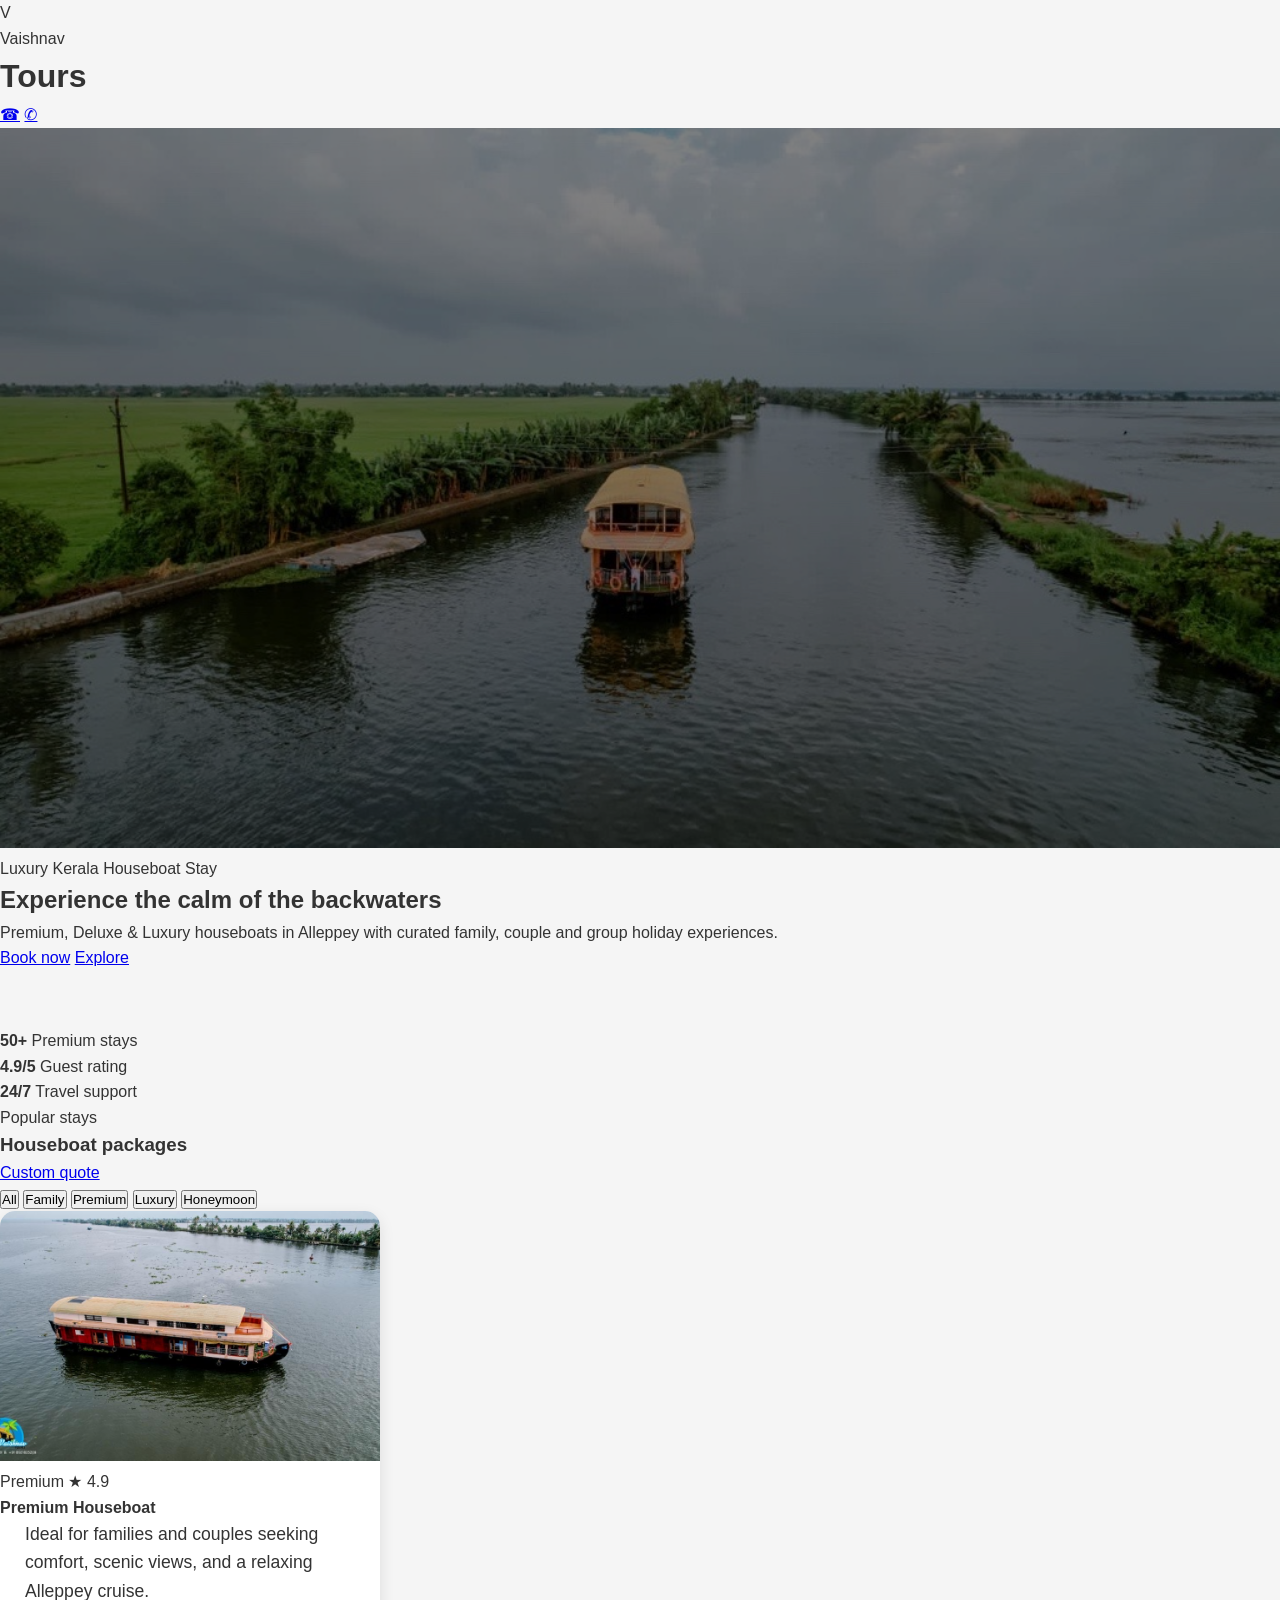
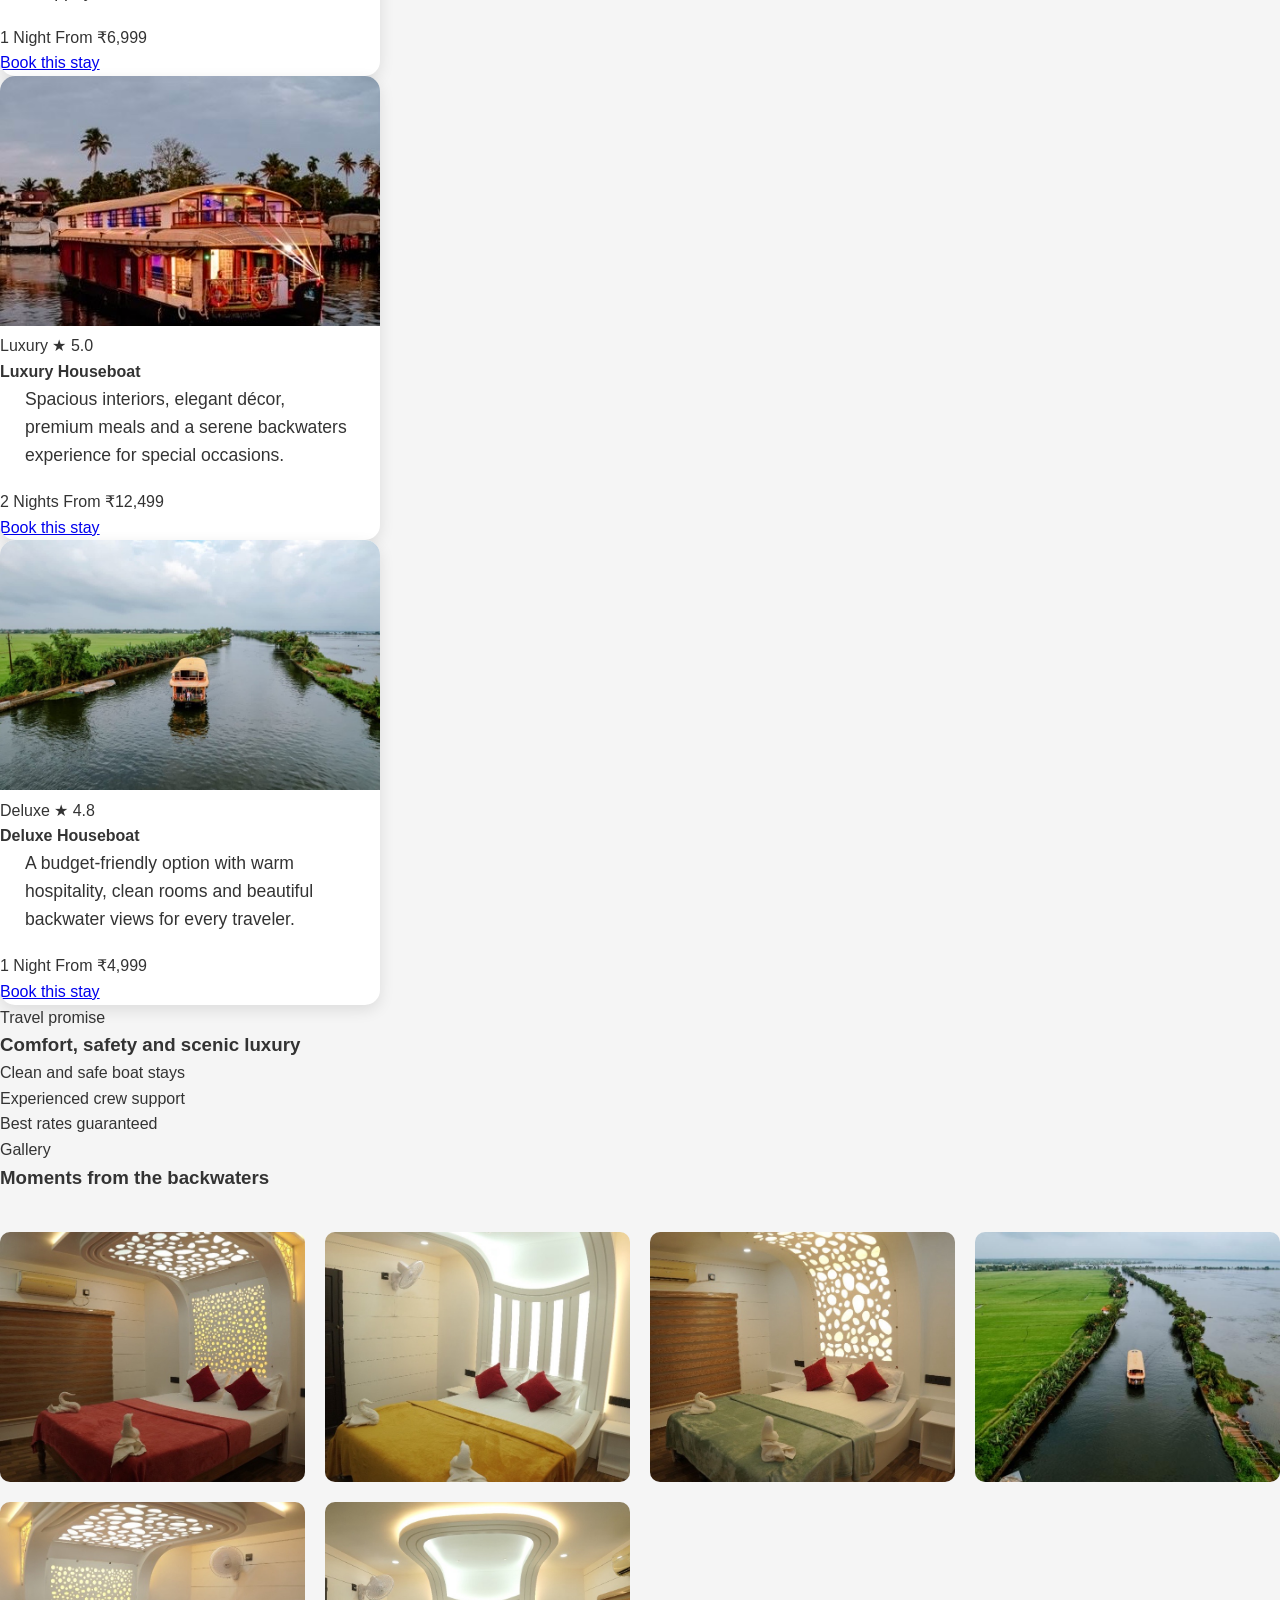
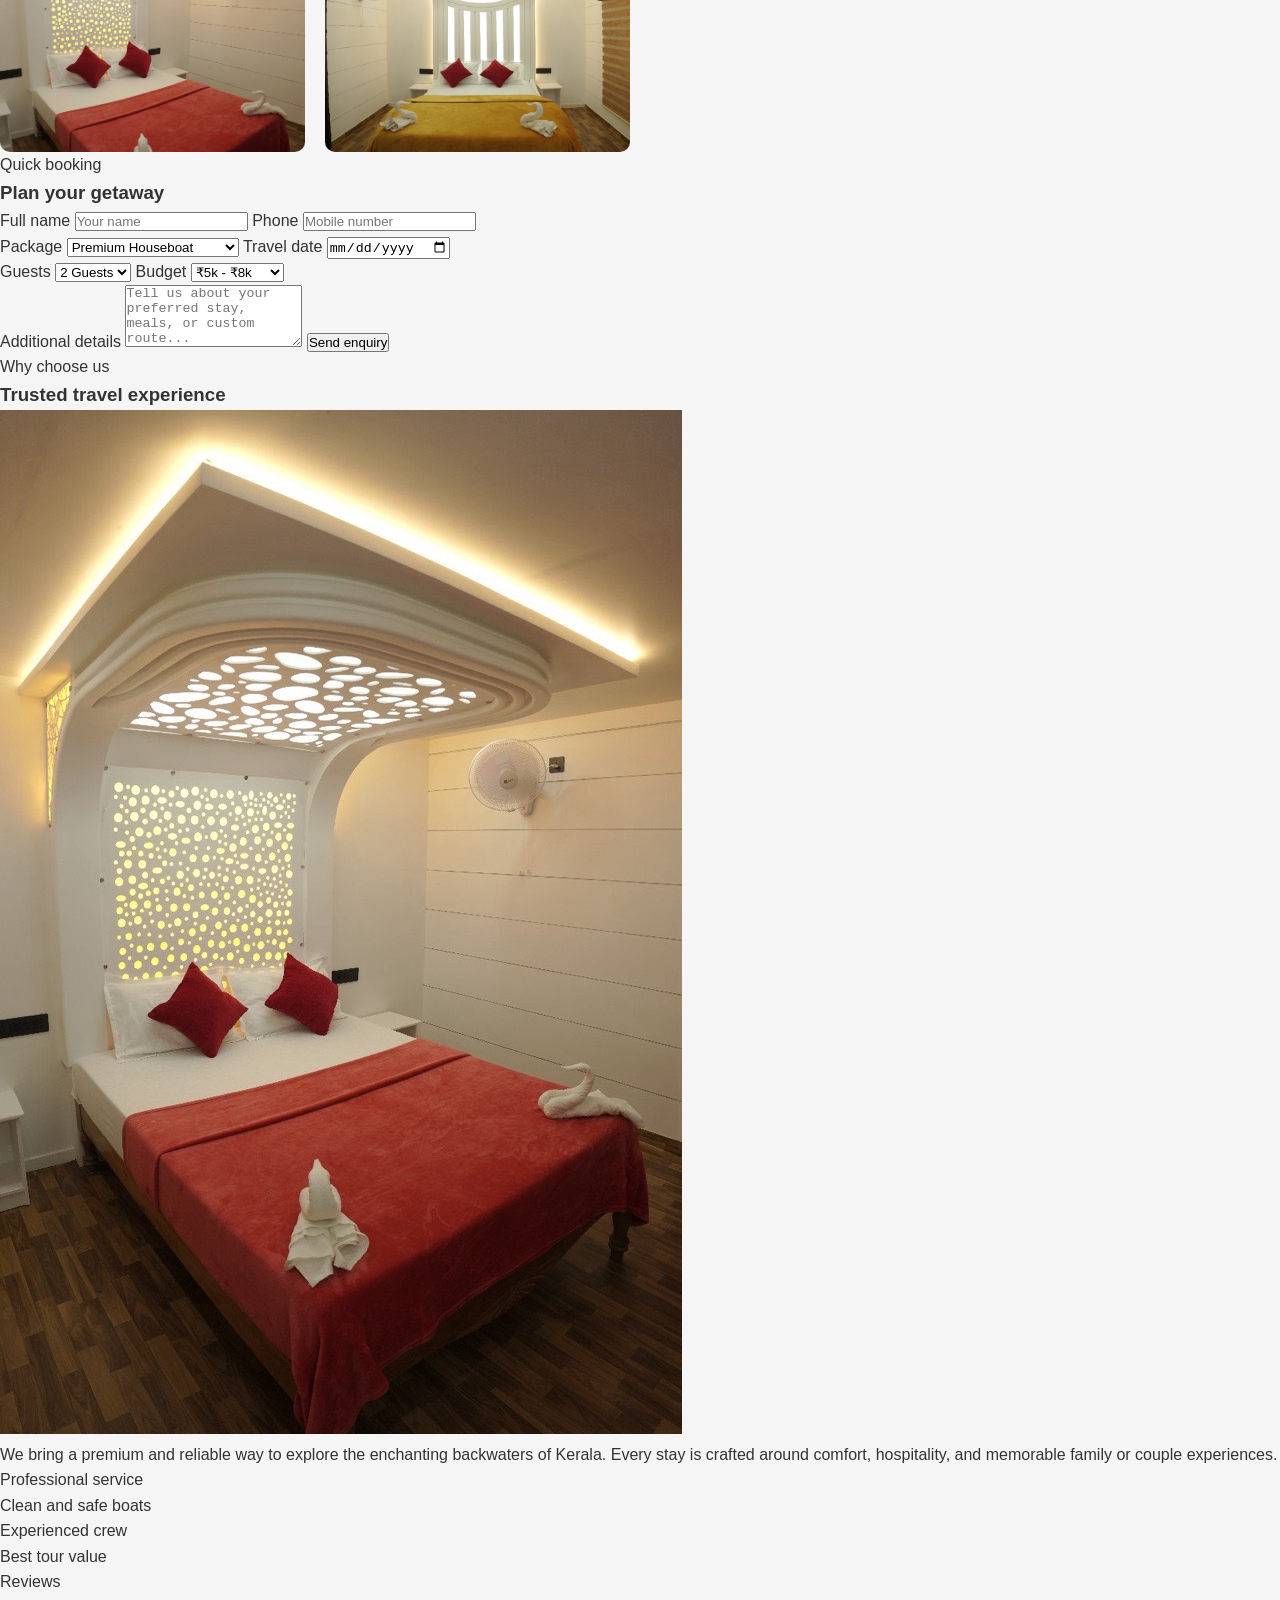
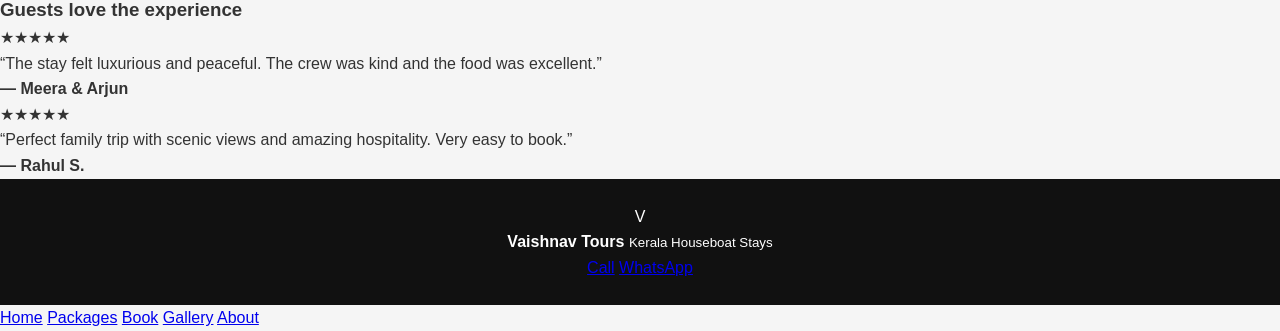
==== index.html @ 2e759235 "Convert the Vaishnav Tours landing page into a premium mobile-app-style travel experience while keep" ====
<!DOCTYPE html>
<html lang="en">
  <head>
    <meta charset="UTF-8" />
    <meta name="viewport" content="width=device-width, initial-scale=1.0" />
    <title>Vaishnav Tours & Travels</title>
    <meta
      name="description"
      content="Luxury Kerala houseboat stays, holiday packages, honeymoon trips, and South India tours."
    />
    <link rel="stylesheet" href="styles.css" />
  </head>
  <body>
    <div class="page-bg"></div>

    <div class="app-shell">
      <header class="topbar">
        <div class="brand-wrap">
          <div class="brand-mark">V</div>
          <div class="brand-copy">
            <span class="eyebrow">Vaishnav</span>
            <h1>Tours</h1>
          </div>
        </div>

        <div class="topbar-actions">
          <a class="icon-btn" href="tel:+919995954739" aria-label="Call now">☎</a>
          <a
            class="icon-btn whatsapp"
            href="https://wa.me/00919995954739"
            target="_blank"
            rel="noreferrer"
            aria-label="Chat on WhatsApp"
            >✆</a
          >
        </div>
      </header>

      <main class="content">
        <section class="hero" id="home">
          <div class="hero-media">
            <img src="assets/images/hero.jpg" alt="Kerala houseboat in backwaters" />
          </div>
          <div class="hero-overlay"></div>
          <div class="hero-copy">
            <span class="badge">Luxury Kerala Houseboat Stay</span>
            <h2>Experience the calm of the backwaters</h2>
            <p>
              Premium, Deluxe & Luxury houseboats in Alleppey with curated
              family, couple and group holiday experiences.
            </p>

            <div class="cta-row">
              <a class="primary-btn" href="#booking">Book now</a>
              <a class="secondary-btn" href="#packages">Explore</a>
            </div>
          </div>
        </section>

        <section class="stats-grid" aria-label="Highlights">
          <article class="stat-card">
            <strong>50+</strong>
            <span>Premium stays</span>
          </article>
          <article class="stat-card">
            <strong>4.9/5</strong>
            <span>Guest rating</span>
          </article>
          <article class="stat-card">
            <strong>24/7</strong>
            <span>Travel support</span>
          </article>
        </section>

        <section class="section-block" id="packages">
          <div class="section-head">
            <div>
              <span class="eyebrow dark">Popular stays</span>
              <h3>Houseboat packages</h3>
            </div>
            <a href="#booking">Custom quote</a>
          </div>

          <div class="chip-row" aria-label="Package filters">
            <button class="chip active" data-filter="all" type="button">All</button>
            <button class="chip" data-filter="family" type="button">Family</button>
            <button class="chip" data-filter="premium" type="button">Premium</button>
            <button class="chip" data-filter="luxury" type="button">Luxury</button>
            <button class="chip" data-filter="honeymoon" type="button">Honeymoon</button>
          </div>

          <div class="card-grid packages-grid">
            <article class="package-card" data-category="premium family">
              <img src="assets/images/houseboat1.jpg" alt="Premium Houseboat" />
              <div class="package-body">
                <div class="package-topline">
                  <span class="pill premium">Premium</span>
                  <span class="rating">★ 4.9</span>
                </div>
                <h4>Premium Houseboat</h4>
                <p>
                  Ideal for families and couples seeking comfort, scenic views,
                  and a relaxing Alleppey cruise.
                </p>
                <div class="package-meta">
                  <span>1 Night</span>
                  <span>From ₹6,999</span>
                </div>
                <a href="#booking" class="mini-btn">Book this stay</a>
              </div>
            </article>

            <article class="package-card" data-category="luxury honeymoon">
              <img src="assets/images/houseboat2.jpg" alt="Luxury Houseboat" />
              <div class="package-body">
                <div class="package-topline">
                  <span class="pill luxury">Luxury</span>
                  <span class="rating">★ 5.0</span>
                </div>
                <h4>Luxury Houseboat</h4>
                <p>
                  Spacious interiors, elegant décor, premium meals and a serene
                  backwaters experience for special occasions.
                </p>
                <div class="package-meta">
                  <span>2 Nights</span>
                  <span>From ₹12,499</span>
                </div>
                <a href="#booking" class="mini-btn">Book this stay</a>
              </div>
            </article>

            <article class="package-card" data-category="family premium">
              <img src="assets/images/houseboat3.jpg" alt="Deluxe Houseboat" />
              <div class="package-body">
                <div class="package-topline">
                  <span class="pill deluxe">Deluxe</span>
                  <span class="rating">★ 4.8</span>
                </div>
                <h4>Deluxe Houseboat</h4>
                <p>
                  A budget-friendly option with warm hospitality, clean rooms and
                  beautiful backwater views for every traveler.
                </p>
                <div class="package-meta">
                  <span>1 Night</span>
                  <span>From ₹4,999</span>
                </div>
                <a href="#booking" class="mini-btn">Book this stay</a>
              </div>
            </article>
          </div>
        </section>

        <section class="info-banner">
          <div class="banner-card">
            <div>
              <span class="eyebrow dark">Travel promise</span>
              <h3>Comfort, safety and scenic luxury</h3>
            </div>
            <ul>
              <li>Clean and safe boat stays</li>
              <li>Experienced crew support</li>
              <li>Best rates guaranteed</li>
            </ul>
          </div>
        </section>

        <section class="section-block" id="gallery">
          <div class="section-head">
            <div>
              <span class="eyebrow dark">Gallery</span>
              <h3>Moments from the backwaters</h3>
            </div>
          </div>

          <div class="gallery-grid">
            <img src="assets/images/Image (7).jpg" alt="Houseboat interior" />
            <img src="assets/images/Image (8).jpg" alt="Backwater sunset" />
            <img src="assets/images/Image (9).jpg" alt="Boat cruise" />
            <img src="assets/images/Image (13).jpg" alt="Travel experience" />
            <img src="assets/images/Image (14).jpg" alt="Kerala coastline" />
            <img src="assets/images/Image (15).jpg" alt="Waterfront stay" />
          </div>
        </section>

        <section class="section-block booking-section" id="booking">
          <div class="section-head">
            <div>
              <span class="eyebrow dark">Quick booking</span>
              <h3>Plan your getaway</h3>
            </div>
          </div>

          <form class="booking-form" id="bookingForm">
            <div class="input-row two-col">
              <label>
                Full name
                <input type="text" placeholder="Your name" />
              </label>
              <label>
                Phone
                <input type="tel" placeholder="Mobile number" />
              </label>
            </div>

            <div class="input-row two-col">
              <label>
                Package
                <select>
                  <option>Premium Houseboat</option>
                  <option>Luxury Houseboat</option>
                  <option>Deluxe Houseboat</option>
                  <option>Custom Holiday Package</option>
                </select>
              </label>
              <label>
                Travel date
                <input type="date" />
              </label>
            </div>

            <div class="input-row two-col">
              <label>
                Guests
                <select>
                  <option>2 Guests</option>
                  <option>4 Guests</option>
                  <option>6 Guests</option>
                  <option>Custom</option>
                </select>
              </label>
              <label>
                Budget
                <select>
                  <option>₹5k - ₹8k</option>
                  <option>₹8k - ₹12k</option>
                  <option>₹12k - ₹20k</option>
                  <option>Custom</option>
                </select>
              </label>
            </div>

            <label>
              Additional details
              <textarea rows="4" placeholder="Tell us about your preferred stay, meals, or custom route..."></textarea>
            </label>

            <button class="primary-btn form-submit" type="submit">Send enquiry</button>
          </form>
        </section>

        <section class="section-block" id="about">
          <div class="section-head">
            <div>
              <span class="eyebrow dark">Why choose us</span>
              <h3>Trusted travel experience</h3>
            </div>
          </div>

          <div class="about-card">
            <img src="assets/images/interior.jpg" alt="Houseboat interior" />
            <div class="about-copy">
              <p>
                We bring a premium and reliable way to explore the enchanting
                backwaters of Kerala. Every stay is crafted around comfort,
                hospitality, and memorable family or couple experiences.
              </p>
              <ul>
                <li>Professional service</li>
                <li>Clean and safe boats</li>
                <li>Experienced crew</li>
                <li>Best tour value</li>
              </ul>
            </div>
          </div>
        </section>

        <section class="section-block reviews">
          <div class="section-head">
            <div>
              <span class="eyebrow dark">Reviews</span>
              <h3>Guests love the experience</h3>
            </div>
          </div>

          <div class="review-grid">
            <article class="review-card">
              <div class="stars">★★★★★</div>
              <p>
                “The stay felt luxurious and peaceful. The crew was kind and the
                food was excellent.”
              </p>
              <strong>— Meera & Arjun</strong>
            </article>

            <article class="review-card">
              <div class="stars">★★★★★</div>
              <p>
                “Perfect family trip with scenic views and amazing hospitality.
                Very easy to book.”
              </p>
              <strong>— Rahul S.</strong>
            </article>
          </div>
        </section>
      </main>

      <footer class="site-footer">
        <div class="footer-brand">
          <span class="brand-mark small">V</span>
          <div>
            <strong>Vaishnav Tours</strong>
            <small>Kerala Houseboat Stays</small>
          </div>
        </div>

        <div class="footer-actions">
          <a href="tel:+919995954739">Call</a>
          <a href="https://wa.me/00919995954739" target="_blank" rel="noreferrer">WhatsApp</a>
        </div>
      </footer>

      <nav class="bottom-nav" aria-label="Main navigation">
        <a class="nav-item active" href="#home">Home</a>
        <a class="nav-item" href="#packages">Packages</a>
        <a class="nav-item" href="#booking">Book</a>
        <a class="nav-item" href="#gallery">Gallery</a>
        <a class="nav-item" href="#about">About</a>
      </nav>
    </div>

    <script src="script.js"></script>
  </body>
</html>
---- styles.css ----
/* RESET */
* {
    margin: 0;
    padding: 0;
    box-sizing: border-box;
}

body {
    font-family: Arial, Helvetica, sans-serif;
    line-height: 1.6;
    color: #333;
    background: #f5f5f5;
}

/* NAVBAR */
.navbar {
    position: fixed;
    top: 0;
    width: 100%;
    background: rgba(0, 0, 0, 0.85);
    display: flex;
    justify-content: space-between;
    align-items: center;
    padding: 15px 40px;
    z-index: 1000;
}

.logo {
    color: #fff;
    font-size: 28px;
    font-weight: bold;
}

.nav-links {
    list-style: none;
    display: flex;
    gap: 25px;
}

.nav-links a {
    color: white;
    text-decoration: none;
    font-weight: 500;
    transition: 0.3s;
}

.nav-links a:hover {
    color: #ffc107;
}

/* HERO SECTION */
.hero {
    position: relative;
    height: 100vh;
    overflow: hidden;
}

.hero img {
    width: 100%;
    height: 100%;
    object-fit: cover;
    filter: brightness(50%);
}

.hero-text {
    position: absolute;
    top: 50%;
    left: 50%;
    transform: translate(-50%, -50%);
    text-align: center;
    color: white;
    width: 90%;
}

.hero-text h1 {
    font-size: 4rem;
    margin-bottom: 20px;
}

.hero-text p {
    font-size: 1.7rem;
    margin-bottom: 30px;
}

/* BUTTONS */
.hero-buttons {
    margin-top: 25px;
}

.btn,
.btn-whatsapp {
    display: inline-block;
    padding: 14px 28px;
    text-decoration: none;
    border-radius: 6px;
    font-weight: bold;
    margin: 10px;
    transition: 0.3s;
}

.btn {
    background: #ff9800;
    color: white;
}

.btn:hover {
    background: #e68900;
}

.btn-whatsapp {
    background: #25d366;
    color: white;
}

.btn-whatsapp:hover {
    background: #1eb955;
}

/* SECTION TITLE */
.section-title {
    text-align: center;
    font-size: 3rem;
    margin: 80px 0 50px;
    color: #222;
}

/* PACKAGE SECTION */
.packages {
    display: flex;
    justify-content: center;
    gap: 30px;
    padding: 0 40px 80px;
    flex-wrap: wrap;
}

.package-card {
    width: 380px;
    background: white;
    border-radius: 15px;
    overflow: hidden;
    box-shadow: 0 5px 15px rgba(0,0,0,0.1);
    transition: 0.3s;
}

.package-card:hover {
    transform: translateY(-8px);
}

.package-card img {
    width: 100%;
    height: 250px;
    object-fit: cover;
}

.package-card h3 {
    font-size: 2rem;
    padding: 20px 25px 10px;
}

.package-card p {
    padding: 0 25px 20px;
    font-size: 1.1rem;
}

/* BOOK BUTTON IN CARD */
.package-btn {
    display: inline-block;
    margin: 0 25px 25px;
    background: #ff9800;
    color: white;
    padding: 12px 22px;
    border-radius: 5px;
    text-decoration: none;
    font-weight: bold;
}

.package-btn:hover {
    background: #e68900;
}

/* GALLERY */
.gallery {
    padding: 80px 40px;
    text-align: center;
}

.gallery-grid {
    display: grid;
    grid-template-columns: repeat(auto-fit, minmax(300px,1fr));
    gap: 20px;
    margin-top: 40px;
}

.gallery-grid img {
    width: 100%;
    height: 250px;
    object-fit: cover;
    border-radius: 10px;
}

/* CONTACT SECTION */
.contact {
    background: white;
    padding: 80px 20px;
    text-align: center;
}

.contact h2 {
    font-size: 3rem;
    margin-bottom: 20px;
}

.contact p {
    font-size: 1.2rem;
    margin-bottom: 10px;
}

/* FOOTER */
footer {
    background: #111;
    color: white;
    text-align: center;
    padding: 25px;
}

/* RESPONSIVE */
@media (max-width: 768px) {

    .navbar {
        flex-direction: column;
        padding: 15px;
    }

    .nav-links {
        margin-top: 10px;
        gap: 15px;
        flex-wrap: wrap;
        justify-content: center;
    }

    .hero-text h1 {
        font-size: 2.5rem;
    }

    .hero-text p {
        font-size: 1.2rem;
    }

    .section-title {
        font-size: 2rem;
    }

    .package-card {
        width: 100%;
    }
}
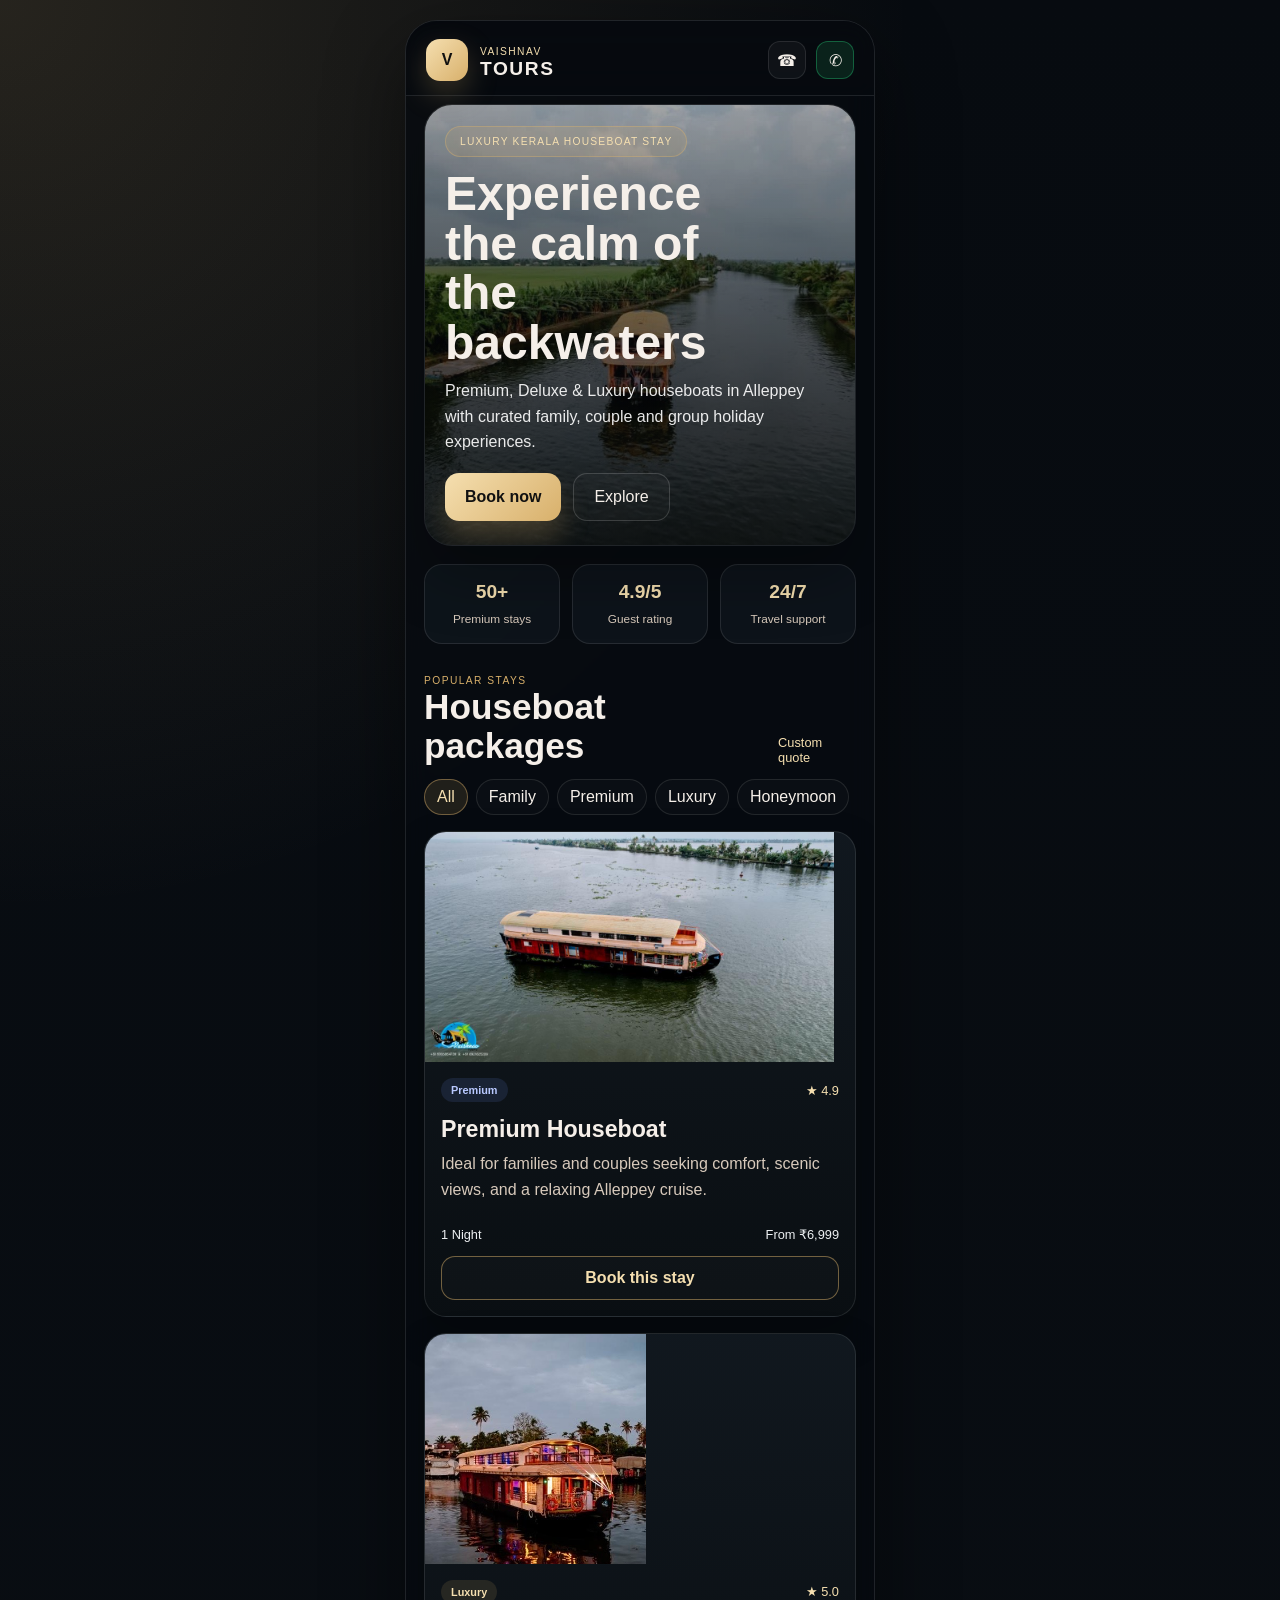
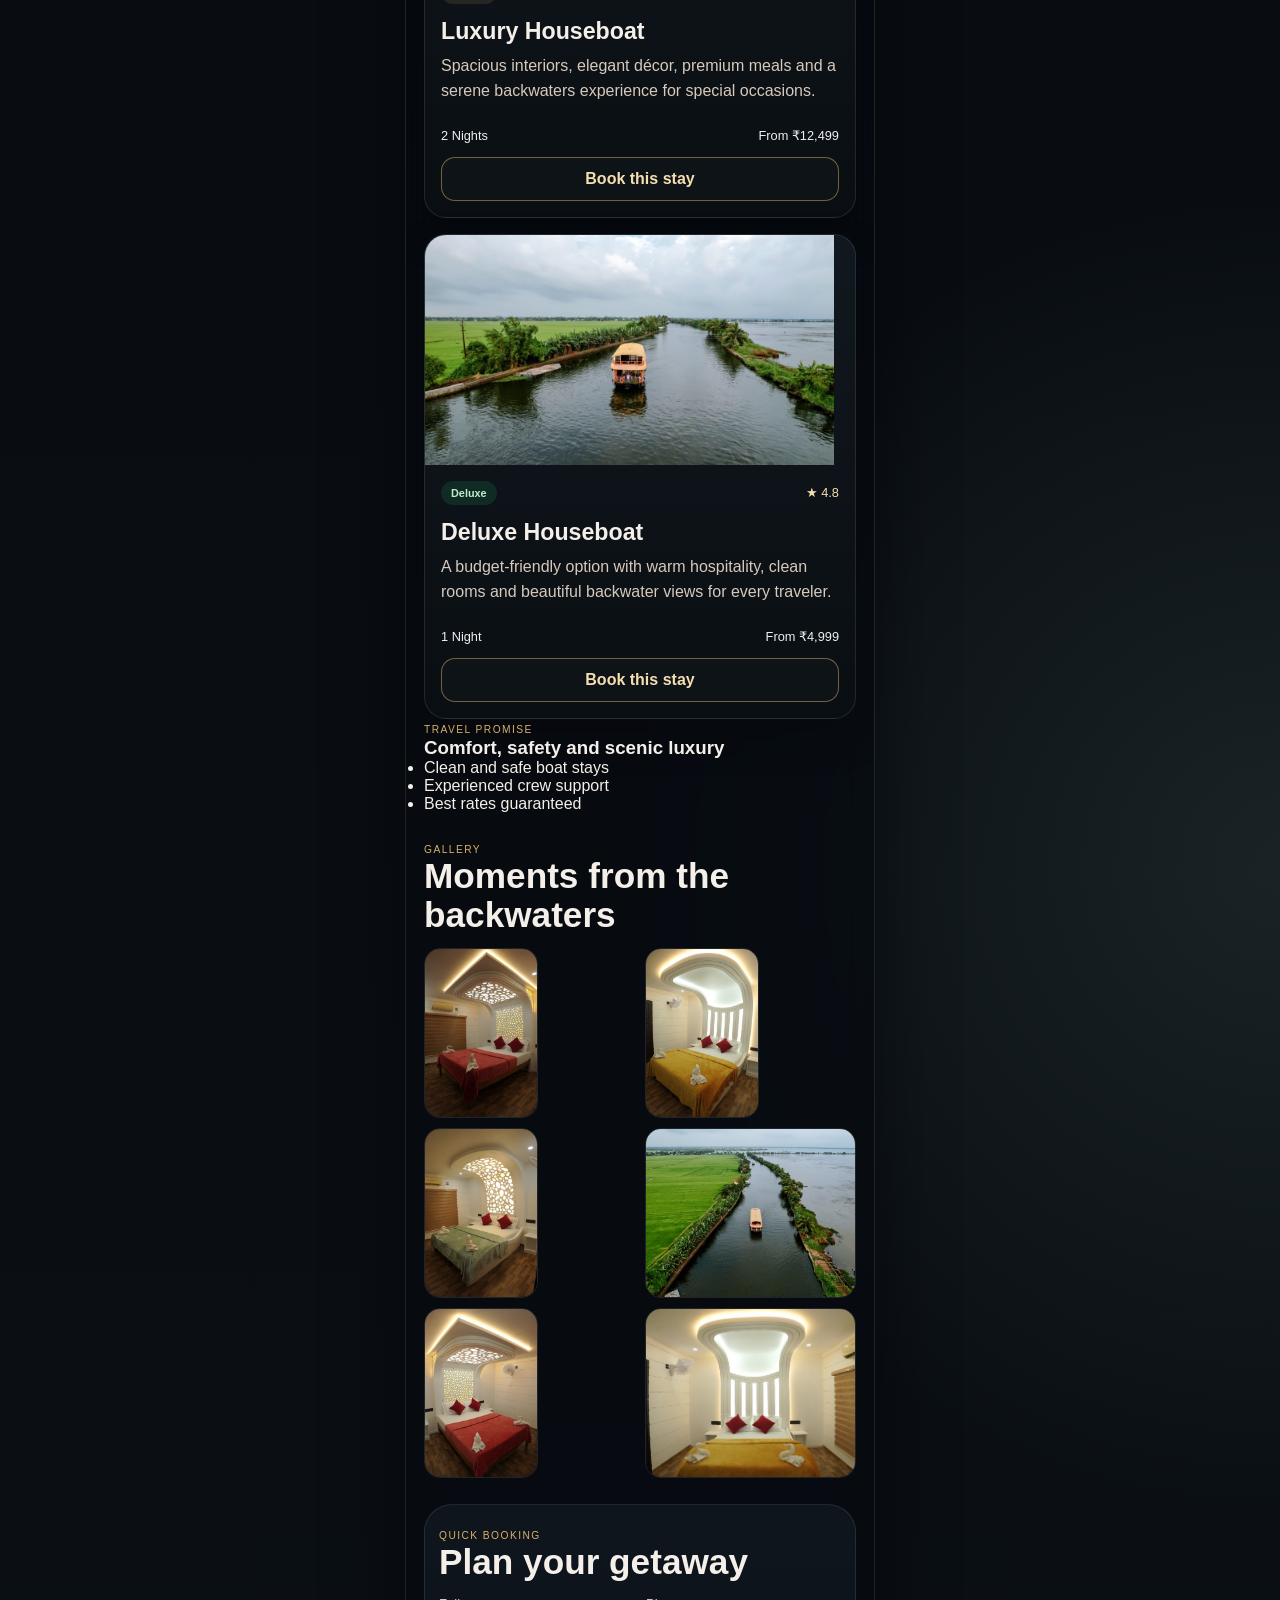
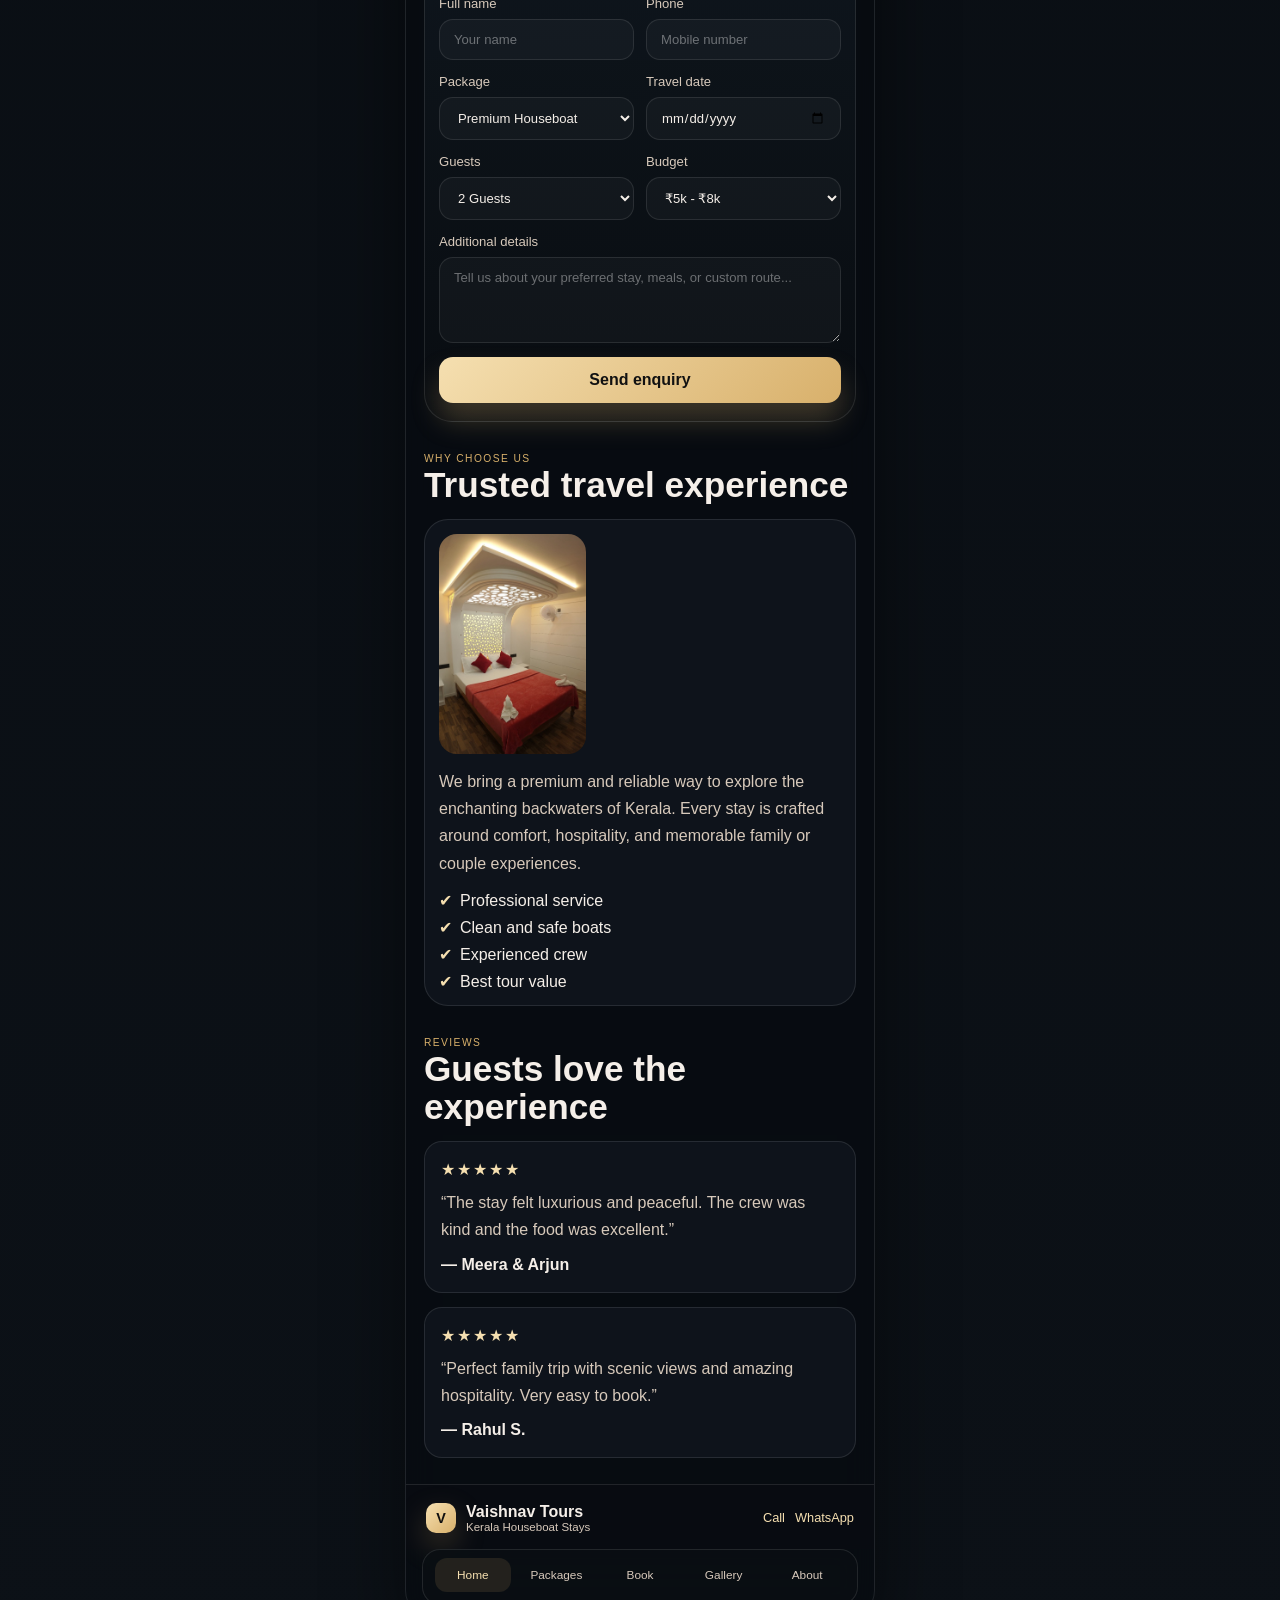
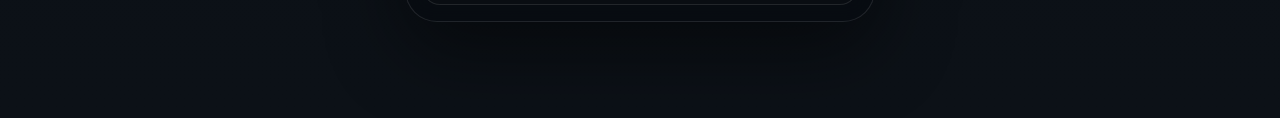
==== commit 8841641a: "Wire the booking form to the owner's email and remove the fake frontend-only submit behavior so real" ====
--- a/index.html
+++ b/index.html
@@ -192,58 +192,67 @@
             </div>
           </div>
 
-          <form class="booking-form" id="bookingForm">
+          <form
+            class="booking-form"
+            id="bookingForm"
+            action="https://formsubmit.co/sameeshmk@gmail.com"
+            method="POST"
+            accept-charset="UTF-8"
+          >
+            <input type="hidden" name="_captcha" value="false" />
+            <input type="hidden" name="_subject" value="New enquiry from Vaishnav Tours" />
+
             <div class="input-row two-col">
               <label>
                 Full name
-                <input type="text" placeholder="Your name" />
+                <input type="text" name="name" placeholder="Your name" required />
               </label>
               <label>
                 Phone
-                <input type="tel" placeholder="Mobile number" />
+                <input type="tel" name="phone" placeholder="Mobile number" required />
               </label>
             </div>
 
             <div class="input-row two-col">
               <label>
                 Package
-                <select>
-                  <option>Premium Houseboat</option>
-                  <option>Luxury Houseboat</option>
-                  <option>Deluxe Houseboat</option>
-                  <option>Custom Holiday Package</option>
+                <select name="package" required>
+                  <option value="Premium Houseboat">Premium Houseboat</option>
+                  <option value="Luxury Houseboat">Luxury Houseboat</option>
+                  <option value="Deluxe Houseboat">Deluxe Houseboat</option>
+                  <option value="Custom Holiday Package">Custom Holiday Package</option>
                 </select>
               </label>
               <label>
                 Travel date
-                <input type="date" />
+                <input type="date" name="travel_date" />
               </label>
             </div>
 
             <div class="input-row two-col">
               <label>
                 Guests
-                <select>
-                  <option>2 Guests</option>
-                  <option>4 Guests</option>
-                  <option>6 Guests</option>
-                  <option>Custom</option>
+                <select name="guests">
+                  <option value="2 Guests">2 Guests</option>
+                  <option value="4 Guests">4 Guests</option>
+                  <option value="6 Guests">6 Guests</option>
+                  <option value="Custom">Custom</option>
                 </select>
               </label>
               <label>
                 Budget
-                <select>
-                  <option>₹5k - ₹8k</option>
-                  <option>₹8k - ₹12k</option>
-                  <option>₹12k - ₹20k</option>
-                  <option>Custom</option>
+                <select name="budget">
+                  <option value="₹5k - ₹8k">₹5k - ₹8k</option>
+                  <option value="₹8k - ₹12k">₹8k - ₹12k</option>
+                  <option value="₹12k - ₹20k">₹12k - ₹20k</option>
+                  <option value="Custom">Custom</option>
                 </select>
               </label>
             </div>
 
             <label>
               Additional details
-              <textarea rows="4" placeholder="Tell us about your preferred stay, meals, or custom route..."></textarea>
+              <textarea name="message" rows="4" placeholder="Tell us about your preferred stay, meals, or custom route..."></textarea>
             </label>
 
             <button class="primary-btn form-submit" type="submit">Send enquiry</button>
--- a/styles.css
+++ b/styles.css
@@ -1,256 +1,723 @@
-/* RESET */
-* {
-    margin: 0;
-    padding: 0;
-    box-sizing: border-box;
-}
-
-body {
-    font-family: Arial, Helvetica, sans-serif;
-    line-height: 1.6;
-    color: #333;
-    background: #f5f5f5;
-}
-
-/* NAVBAR */
-.navbar {
-    position: fixed;
-    top: 0;
-    width: 100%;
-    background: rgba(0, 0, 0, 0.85);
-    display: flex;
-    justify-content: space-between;
-    align-items: center;
-    padding: 15px 40px;
-    z-index: 1000;
-}
-
-.logo {
-    color: #fff;
-    font-size: 28px;
-    font-weight: bold;
-}
-
-.nav-links {
-    list-style: none;
-    display: flex;
-    gap: 25px;
-}
-
-.nav-links a {
-    color: white;
-    text-decoration: none;
-    font-weight: 500;
-    transition: 0.3s;
-}
-
-.nav-links a:hover {
-    color: #ffc107;
-}
-
-/* HERO SECTION */
-.hero {
-    position: relative;
-    height: 100vh;
-    overflow: hidden;
-}
-
-.hero img {
-    width: 100%;
-    height: 100%;
-    object-fit: cover;
-    filter: brightness(50%);
-}
-
-.hero-text {
-    position: absolute;
-    top: 50%;
-    left: 50%;
-    transform: translate(-50%, -50%);
-    text-align: center;
-    color: white;
-    width: 90%;
-}
-
-.hero-text h1 {
-    font-size: 4rem;
-    margin-bottom: 20px;
-}
-
-.hero-text p {
-    font-size: 1.7rem;
-    margin-bottom: 30px;
-}
-
-/* BUTTONS */
-.hero-buttons {
-    margin-top: 25px;
-}
-
-.btn,
-.btn-whatsapp {
-    display: inline-block;
-    padding: 14px 28px;
-    text-decoration: none;
-    border-radius: 6px;
-    font-weight: bold;
-    margin: 10px;
-    transition: 0.3s;
-}
-
-.btn {
-    background: #ff9800;
-    color: white;
-}
-
-.btn:hover {
-    background: #e68900;
-}
-
-.btn-whatsapp {
-    background: #25d366;
-    color: white;
-}
-
-.btn-whatsapp:hover {
-    background: #1eb955;
-}
-
-/* SECTION TITLE */
-.section-title {
-    text-align: center;
-    font-size: 3rem;
-    margin: 80px 0 50px;
-    color: #222;
-}
-
-/* PACKAGE SECTION */
-.packages {
-    display: flex;
-    justify-content: center;
-    gap: 30px;
-    padding: 0 40px 80px;
-    flex-wrap: wrap;
-}
-
-.package-card {
-    width: 380px;
-    background: white;
-    border-radius: 15px;
-    overflow: hidden;
-    box-shadow: 0 5px 15px rgba(0,0,0,0.1);
-    transition: 0.3s;
-}
-
-.package-card:hover {
-    transform: translateY(-8px);
-}
-
-.package-card img {
-    width: 100%;
-    height: 250px;
-    object-fit: cover;
-}
-
-.package-card h3 {
-    font-size: 2rem;
-    padding: 20px 25px 10px;
-}
-
-.package-card p {
-    padding: 0 25px 20px;
-    font-size: 1.1rem;
-}
-
-/* BOOK BUTTON IN CARD */
-.package-btn {
-    display: inline-block;
-    margin: 0 25px 25px;
-    background: #ff9800;
-    color: white;
-    padding: 12px 22px;
-    border-radius: 5px;
-    text-decoration: none;
-    font-weight: bold;
-}
-
-.package-btn:hover {
-    background: #e68900;
-}
-
-/* GALLERY */
-.gallery {
-    padding: 80px 40px;
-    text-align: center;
-}
-
-.gallery-grid {
-    display: grid;
-    grid-template-columns: repeat(auto-fit, minmax(300px,1fr));
-    gap: 20px;
-    margin-top: 40px;
-}
-
-.gallery-grid img {
-    width: 100%;
-    height: 250px;
-    object-fit: cover;
-    border-radius: 10px;
-}
-
-/* CONTACT SECTION */
-.contact {
-    background: white;
-    padding: 80px 20px;
-    text-align: center;
-}
-
-.contact h2 {
-    font-size: 3rem;
-    margin-bottom: 20px;
-}
-
-.contact p {
-    font-size: 1.2rem;
-    margin-bottom: 10px;
-}
-
-/* FOOTER */
-footer {
-    background: #111;
-    color: white;
-    text-align: center;
-    padding: 25px;
-}
-
-/* RESPONSIVE */
-@media (max-width: 768px) {
-
-    .navbar {
-        flex-direction: column;
-        padding: 15px;
-    }
-
-    .nav-links {
-        margin-top: 10px;
-        gap: 15px;
-        flex-wrap: wrap;
-        justify-content: center;
-    }
-
-    .hero-text h1 {
-        font-size: 2.5rem;
-    }
-
-    .hero-text p {
-        font-size: 1.2rem;
-    }
-
-    .section-title {
-        font-size: 2rem;
-    }
-
-    .package-card {
-        width: 100%;
-    }
-}
+:root {
+  --bg-900: #070b10;
+  --bg-800: #0d1419;
+  --bg-700: #121d26;
+  --panel: rgba(16, 22, 29, 0.8);
+  --panel-strong: rgba(10, 14, 18, 0.92);
+  --line: rgba(255, 255, 255, 0.1);
+  --text: #f5efe9;
+  --muted: #d7c9bb;
+  --gold: #d8b06b;
+  --gold-soft: #f5dfb0;
+  --champagne: #f8f0e3;
+  --sage: #a8cdb7;
+  --shadow: 0 28px 80px rgba(0, 0, 0, 0.48);
+}
+
+* {
+  margin: 0;
+  padding: 0;
+  box-sizing: border-box;
+}
+
+html {
+  scroll-behavior: smooth;
+}
+
+body {
+  font-family: Arial, Helvetica, sans-serif;
+  background:
+    radial-gradient(circle at top left, rgba(216, 176, 107, 0.15), transparent 18%),
+    radial-gradient(circle at right center, rgba(123, 160, 148, 0.14), transparent 24%),
+    linear-gradient(180deg, var(--bg-900) 0%, #0c1117 100%);
+  color: var(--text);
+  min-height: 100vh;
+  overflow-x: hidden;
+}
+
+img {
+  max-width: 100%;
+  display: block;
+}
+
+button, input, select, textarea {
+  font: inherit;
+}
+
+.page-glow {
+  position: fixed;
+  inset: 0;
+  pointer-events: none;
+  background:
+    radial-gradient(circle at 15% 0%, rgba(216, 176, 107, 0.16), transparent 18%),
+    radial-gradient(circle at 80% 20%, rgba(92, 120, 131, 0.18), transparent 20%),
+    radial-gradient(circle at 50% 100%, rgba(168, 205, 183, 0.12), transparent 22%);
+  filter: blur(26px);
+}
+
+.app-shell {
+  position: relative;
+  width: min(100%, 470px);
+  margin: 20px auto 96px;
+  background: rgba(7, 11, 16, 0.76);
+  border: 1px solid var(--line);
+  border-radius: 32px;
+  overflow: hidden;
+  box-shadow: var(--shadow);
+  backdrop-filter: blur(14px);
+}
+
+.topbar {
+  position: sticky;
+  top: 0;
+  z-index: 30;
+  display: flex;
+  align-items: center;
+  justify-content: space-between;
+  padding: 18px 20px 14px;
+  background: rgba(7, 11, 16, 0.8);
+  backdrop-filter: blur(10px);
+  border-bottom: 1px solid var(--line);
+}
+
+.brand-wrap {
+  display: flex;
+  align-items: center;
+  gap: 12px;
+}
+
+.brand-mark {
+  width: 42px;
+  height: 42px;
+  display: inline-flex;
+  align-items: center;
+  justify-content: center;
+  border-radius: 14px;
+  background: linear-gradient(135deg, var(--gold-soft) 0%, var(--gold) 100%);
+  color: #101010;
+  font-weight: 900;
+  box-shadow: 0 12px 30px rgba(216, 176, 107, 0.25);
+}
+
+.brand-mark.small {
+  width: 30px;
+  height: 30px;
+  border-radius: 10px;
+  font-size: 0.9rem;
+}
+
+.brand-copy h1 {
+  font-size: 1.2rem;
+  line-height: 1.05;
+  letter-spacing: 0.08em;
+  text-transform: uppercase;
+}
+
+.eyebrow {
+  display: inline-block;
+  font-size: 0.64rem;
+  letter-spacing: 0.14em;
+  text-transform: uppercase;
+  color: var(--gold-soft);
+}
+
+.eyebrow.dark {
+  color: var(--gold);
+}
+
+.topbar-actions {
+  display: flex;
+  align-items: center;
+  gap: 10px;
+}
+
+.icon-btn {
+  display: inline-flex;
+  align-items: center;
+  justify-content: center;
+  width: 38px;
+  height: 38px;
+  border-radius: 12px;
+  color: var(--text);
+  text-decoration: none;
+  background: rgba(255, 255, 255, 0.04);
+  border: 1px solid var(--line);
+  transition: transform 0.25s ease, border-color 0.25s ease;
+}
+
+.icon-btn:hover {
+  transform: translateY(-2px);
+  border-color: rgba(216, 176, 107, 0.7);
+}
+
+.icon-btn.whatsapp {
+  background: rgba(42, 215, 126, 0.12);
+  border-color: rgba(42, 215, 126, 0.35);
+}
+
+.content {
+  padding: 0 18px 26px;
+}
+
+.hero {
+  position: relative;
+  min-height: 440px;
+  border-radius: 28px;
+  overflow: hidden;
+  margin-top: 8px;
+  border: 1px solid var(--line);
+  box-shadow: 0 30px 60px rgba(0, 0, 0, 0.28);
+}
+
+.hero-media img {
+  min-height: 440px;
+  height: 100%;
+  object-fit: cover;
+  filter: brightness(0.68) saturate(1.08);
+  transform: scale(1.06);
+}
+
+.hero-overlay {
+  position: absolute;
+  inset: 0;
+  background: linear-gradient(180deg, rgba(6, 9, 11, 0.06), rgba(6, 9, 11, 0.76));
+}
+
+.hero-copy {
+  position: absolute;
+  left: 20px;
+  right: 20px;
+  bottom: 24px;
+  z-index: 1;
+}
+
+.badge {
+  display: inline-flex;
+  padding: 9px 14px;
+  border-radius: 999px;
+  background: rgba(216, 176, 107, 0.15);
+  border: 1px solid rgba(216, 176, 107, 0.4);
+  color: var(--gold-soft);
+  font-size: 0.64rem;
+  letter-spacing: 0.12em;
+  text-transform: uppercase;
+  margin-bottom: 12px;
+}
+
+.hero-copy h2 {
+  max-width: 300px;
+  font-size: clamp(2rem, 6vw, 3rem);
+  line-height: 1.04;
+  margin-bottom: 10px;
+}
+
+.hero-copy p {
+  max-width: 360px;
+  color: rgba(255, 255, 255, 0.9);
+  line-height: 1.6;
+  margin-bottom: 18px;
+}
+
+.cta-row {
+  display: flex;
+  flex-wrap: wrap;
+  gap: 12px;
+}
+
+.primary-btn,
+.secondary-btn,
+.mini-btn {
+  display: inline-flex;
+  align-items: center;
+  justify-content: center;
+  border-radius: 14px;
+  text-decoration: none;
+  transition: transform 0.25s ease, box-shadow 0.25s ease;
+}
+
+.primary-btn {
+  background: linear-gradient(135deg, var(--gold-soft) 0%, var(--gold) 100%);
+  color: #111;
+  padding: 14px 20px;
+  font-weight: 800;
+  box-shadow: 0 18px 28px rgba(216, 176, 107, 0.25);
+}
+
+.secondary-btn {
+  padding: 14px 20px;
+  color: var(--text);
+  border: 1px solid rgba(255, 255, 255, 0.16);
+  background: rgba(255, 255, 255, 0.02);
+}
+
+.primary-btn:hover,
+.secondary-btn:hover,
+.mini-btn:hover,
+.chip:hover,
+.stat-card:hover,
+.review-card:hover,
+.package-card:hover {
+  transform: translateY(-3px);
+}
+
+.stats-grid {
+  display: grid;
+  grid-template-columns: repeat(3, minmax(0, 1fr));
+  gap: 12px;
+  margin: 18px 0 8px;
+}
+
+.stat-card {
+  background: rgba(17, 24, 31, 0.72);
+  border: 1px solid var(--line);
+  border-radius: 18px;
+  padding: 16px 10px;
+  text-align: center;
+}
+
+.stat-card strong {
+  display: block;
+  color: var(--gold-soft);
+  font-size: 1.2rem;
+  margin-bottom: 6px;
+}
+
+.stat-card span {
+  color: var(--muted);
+  font-size: 0.74rem;
+}
+
+.wellness-bar {
+  display: flex;
+  flex-wrap: wrap;
+  gap: 8px;
+  margin: 18px 0 10px;
+}
+
+.wellness-bar span {
+  display: inline-flex;
+  padding: 8px 12px;
+  border-radius: 999px;
+  background: rgba(255, 255, 255, 0.03);
+  border: 1px solid var(--line);
+  color: var(--muted);
+  font-size: 0.72rem;
+}
+
+.section-block {
+  margin-top: 26px;
+}
+
+.section-head {
+  display: flex;
+  align-items: end;
+  justify-content: space-between;
+  gap: 10px;
+  margin-bottom: 14px;
+}
+
+.section-head h3 {
+  font-size: clamp(1.5rem, 4vw, 2.2rem);
+  line-height: 1.1;
+}
+
+.section-head a {
+  color: var(--gold-soft);
+  text-decoration: none;
+  font-size: 0.8rem;
+}
+
+.chip-row {
+  display: flex;
+  flex-wrap: wrap;
+  gap: 8px;
+  margin-bottom: 16px;
+}
+
+.chip {
+  border: 1px solid var(--line);
+  background: rgba(255, 255, 255, 0.02);
+  color: var(--text);
+  border-radius: 999px;
+  padding: 8px 12px;
+  cursor: pointer;
+  transition: all 0.25s ease;
+}
+
+.chip.active {
+  background: rgba(216, 176, 107, 0.12);
+  border-color: rgba(216, 176, 107, 0.45);
+  color: var(--gold-soft);
+}
+
+.card-grid {
+  display: grid;
+  gap: 16px;
+}
+
+.package-card {
+  background: linear-gradient(180deg, rgba(17, 24, 31, 0.98), rgba(10, 15, 19, 0.96));
+  border: 1px solid var(--line);
+  border-radius: 22px;
+  overflow: hidden;
+  box-shadow: 0 18px 40px rgba(0, 0, 0, 0.22);
+  transition: transform 0.25s ease;
+}
+
+.package-card img {
+  height: 230px;
+  object-fit: cover;
+}
+
+.package-body {
+  padding: 16px;
+}
+
+.package-topline,
+.package-meta {
+  display: flex;
+  align-items: center;
+  justify-content: space-between;
+  gap: 10px;
+}
+
+.pill {
+  display: inline-flex;
+  padding: 6px 10px;
+  border-radius: 999px;
+  font-size: 0.68rem;
+  font-weight: 700;
+}
+
+.pill.premium {
+  background: rgba(117, 149, 255, 0.12);
+  color: #b9c9ff;
+}
+
+.pill.luxury {
+  background: rgba(216, 176, 107, 0.12);
+  color: var(--gold-soft);
+}
+
+.pill.deluxe {
+  background: rgba(42, 215, 126, 0.12);
+  color: #baeec9;
+}
+
+.rating {
+  color: var(--gold-soft);
+  font-size: 0.8rem;
+}
+
+.package-card h4 {
+  margin: 14px 0 8px;
+  font-size: 1.45rem;
+}
+
+.package-card p {
+  color: var(--muted);
+  line-height: 1.6;
+  margin-bottom: 16px;
+}
+
+.package-meta {
+  margin-bottom: 14px;
+  padding-top: 8px;
+  color: #edf0f2;
+  font-size: 0.8rem;
+}
+
+.mini-btn {
+  width: 100%;
+  padding: 12px 14px;
+  background: rgba(255, 255, 255, 0.02);
+  border: 1px solid rgba(216, 176, 107, 0.5);
+  color: var(--gold-soft);
+  font-weight: 700;
+}
+
+.signature-grid {
+  display: grid;
+  gap: 16px;
+}
+
+.experience-card {
+  position: relative;
+  overflow: hidden;
+  border-radius: 24px;
+  border: 1px solid var(--line);
+  background: rgba(17, 24, 31, 0.8);
+}
+
+.experience-card img {
+  height: 220px;
+  object-fit: cover;
+  filter: saturate(0.88);
+}
+
+.experience-copy {
+  position: absolute;
+  inset: auto 0 0 0;
+  padding: 18px 18px 20px;
+  background: linear-gradient(180deg, transparent, rgba(7, 10, 13, 0.82));
+}
+
+.experience-copy span {
+  display: inline-flex;
+  width: 30px;
+  height: 30px;
+  align-items: center;
+  justify-content: center;
+  border-radius: 50%;
+  background: rgba(216, 176, 107, 0.15);
+  border: 1px solid rgba(216, 176, 107, 0.4);
+  color: var(--gold-soft);
+  margin-bottom: 10px;
+  font-size: 0.7rem;
+}
+
+.experience-copy h4 {
+  margin-bottom: 8px;
+  font-size: 1.2rem;
+}
+
+.experience-copy p {
+  color: rgba(255, 255, 255, 0.82);
+  line-height: 1.5;
+  font-size: 0.9rem;
+}
+
+.highlight-card {
+  transform: scale(1.015);
+}
+
+.gallery-grid {
+  display: grid;
+  grid-template-columns: repeat(2, minmax(0, 1fr));
+  gap: 10px;
+}
+
+.gallery-grid img {
+  height: 170px;
+  object-fit: cover;
+  border-radius: 16px;
+  border: 1px solid var(--line);
+}
+
+.booking-section {
+  padding: 20px 14px 18px;
+  background: linear-gradient(180deg, rgba(16, 24, 31, 0.9), rgba(9, 13, 18, 0.96));
+  border: 1px solid var(--line);
+  border-radius: 28px;
+}
+
+.booking-form {
+  display: grid;
+  gap: 14px;
+}
+
+.input-row {
+  display: grid;
+  gap: 12px;
+}
+
+.two-col {
+  grid-template-columns: repeat(2, minmax(0, 1fr));
+}
+
+label {
+  display: grid;
+  gap: 8px;
+  color: var(--muted);
+  font-size: 0.82rem;
+}
+
+input, select, textarea {
+  width: 100%;
+  border: 1px solid var(--line);
+  border-radius: 14px;
+  background: rgba(255, 255, 255, 0.03);
+  color: var(--text);
+  padding: 12px 14px;
+  outline: none;
+}
+
+input::placeholder, textarea::placeholder {
+  color: rgba(255, 255, 255, 0.38);
+}
+
+input:focus, select:focus, textarea:focus {
+  border-color: rgba(216, 176, 107, 0.75);
+  box-shadow: 0 0 0 3px rgba(216, 176, 107, 0.12);
+}
+
+.form-submit {
+  width: 100%;
+  border: none;
+  cursor: pointer;
+}
+
+.about-card {
+  display: grid;
+  gap: 14px;
+  padding: 14px;
+  border-radius: 24px;
+  background: rgba(17, 24, 31, 0.78);
+  border: 1px solid var(--line);
+}
+
+.about-card img {
+  height: 220px;
+  object-fit: cover;
+  border-radius: 18px;
+}
+
+.about-copy {
+  display: grid;
+  gap: 14px;
+}
+
+.about-copy p {
+  color: var(--muted);
+  line-height: 1.7;
+}
+
+.about-copy ul {
+  list-style: none;
+  display: grid;
+  gap: 8px;
+}
+
+.about-copy li::before {
+  content: "✔";
+  color: var(--gold-soft);
+  margin-right: 8px;
+}
+
+.review-grid {
+  display: grid;
+  gap: 14px;
+}
+
+.review-card {
+  border: 1px solid var(--line);
+  border-radius: 18px;
+  padding: 18px 16px;
+  background: rgba(17, 24, 31, 0.78);
+  transition: transform 0.25s ease;
+}
+
+.stars {
+  margin-bottom: 10px;
+  color: var(--gold-soft);
+  letter-spacing: 0.12em;
+}
+
+.review-card p {
+  color: var(--muted);
+  line-height: 1.7;
+  margin-bottom: 12px;
+}
+
+.site-footer {
+  display: flex;
+  justify-content: space-between;
+  align-items: center;
+  padding: 18px 20px 16px;
+  border-top: 1px solid var(--line);
+  background: rgba(9, 12, 18, 0.94);
+}
+
+.footer-brand {
+  display: flex;
+  align-items: center;
+  gap: 10px;
+}
+
+.footer-brand strong,
+.footer-brand small {
+  display: block;
+}
+
+.footer-brand small {
+  color: var(--muted);
+  font-size: 0.72rem;
+}
+
+.footer-actions {
+  display: flex;
+  gap: 10px;
+}
+
+.footer-actions a {
+  color: var(--gold-soft);
+  text-decoration: none;
+  font-size: 0.8rem;
+}
+
+.bottom-nav {
+  position: sticky;
+  bottom: 14px;
+  display: grid;
+  grid-template-columns: repeat(5, minmax(0, 1fr));
+  gap: 8px;
+  margin: 0 16px 16px;
+  padding: 8px 12px 12px;
+  border-radius: 18px;
+  background: rgba(10, 15, 19, 0.9);
+  border: 1px solid var(--line);
+  backdrop-filter: blur(12px);
+}
+
+.nav-item {
+  display: inline-flex;
+  align-items: center;
+  justify-content: center;
+  padding: 10px 8px;
+  border-radius: 12px;
+  color: var(--muted);
+  text-decoration: none;
+  font-size: 0.74rem;
+  transition: all 0.25s ease;
+}
+
+.nav-item.active {
+  background: rgba(216, 176, 107, 0.12);
+  color: var(--gold-soft);
+}
+
+.reveal {
+  opacity: 0;
+  transform: translateY(24px);
+  transition: opacity 0.7s ease, transform 0.7s ease;
+}
+
+.reveal.is-visible {
+  opacity: 1;
+  transform: translateY(0);
+}
+
+.hidden {
+  display: none !important;
+}
+
+@media (max-width: 420px) {
+  .app-shell {
+    margin: 12px auto 90px;
+    border-radius: 22px;
+  }
+
+  .content {
+    padding: 0 14px 18px;
+  }
+
+  .hero,
+  .hero-media img {
+    min-height: 390px;
+  }
+
+  .two-col,
+  .gallery-grid {
+    grid-template-columns: 1fr;
+  }
+}
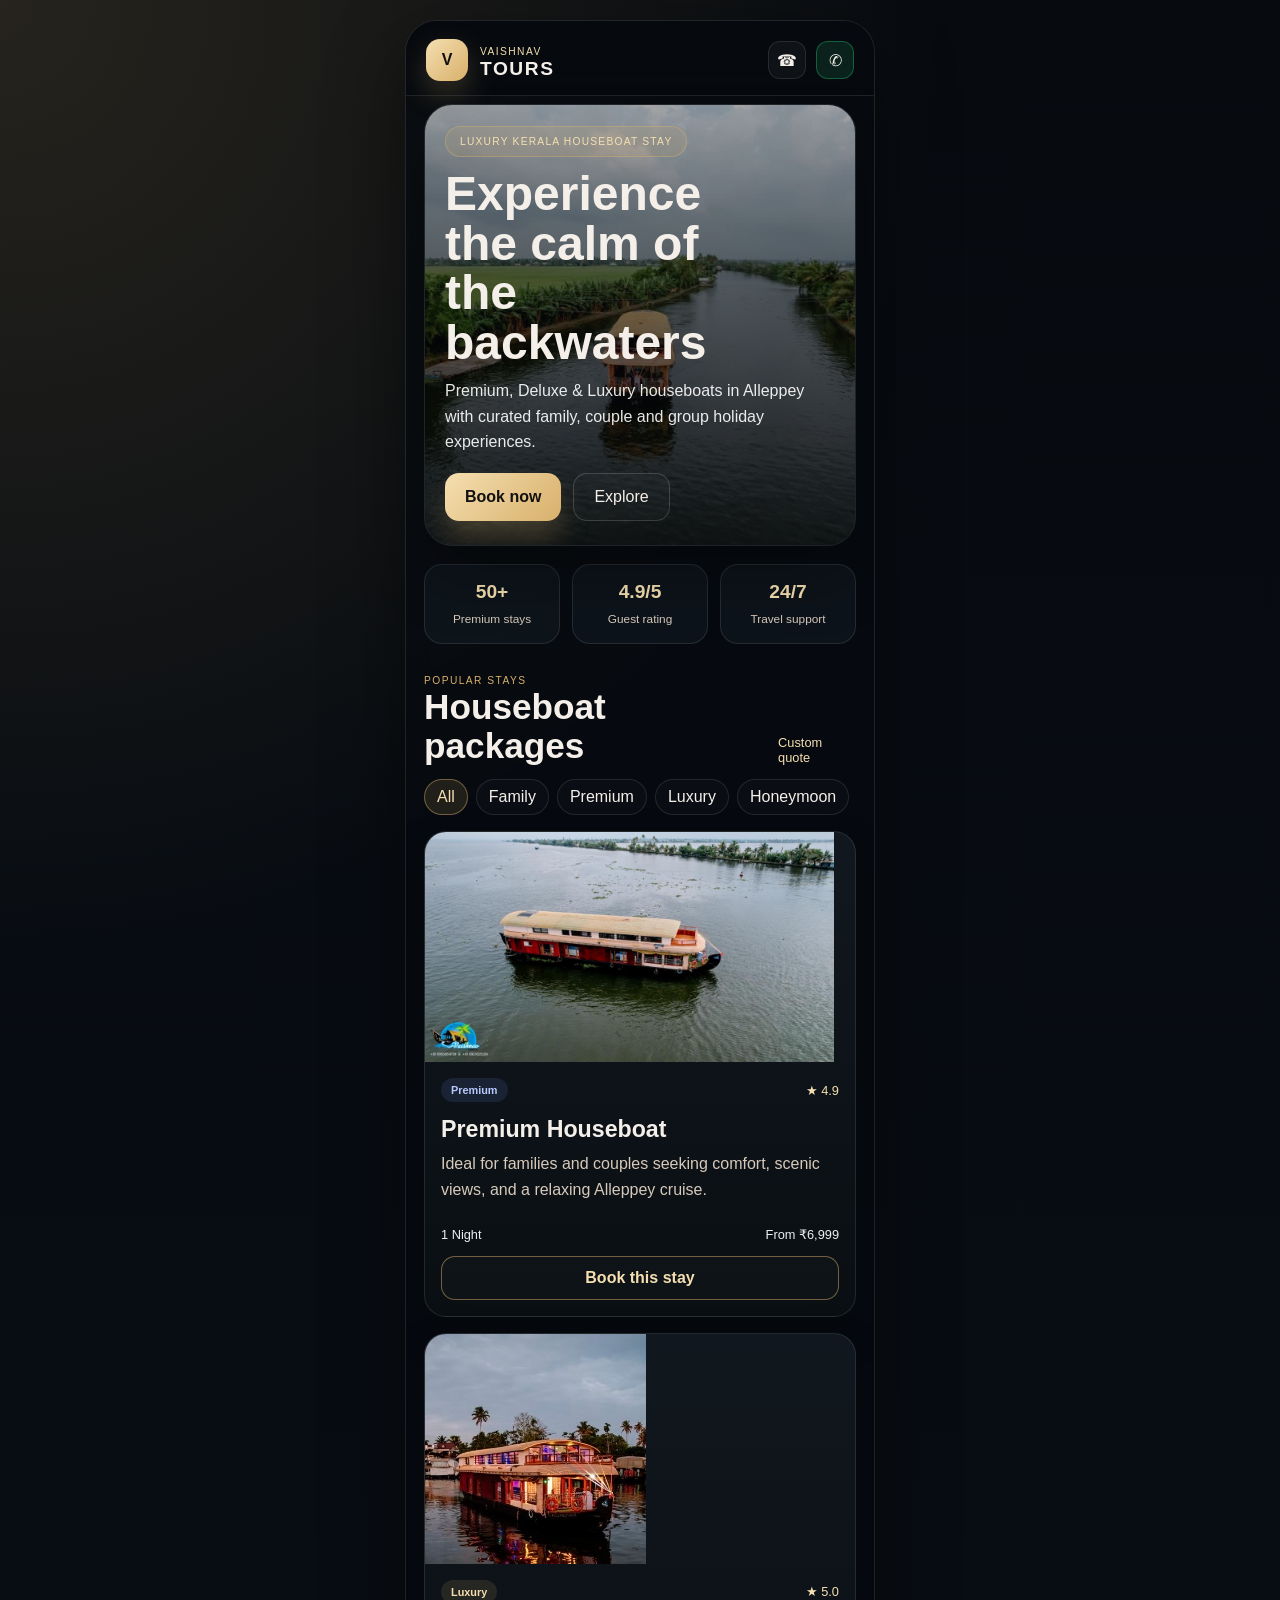
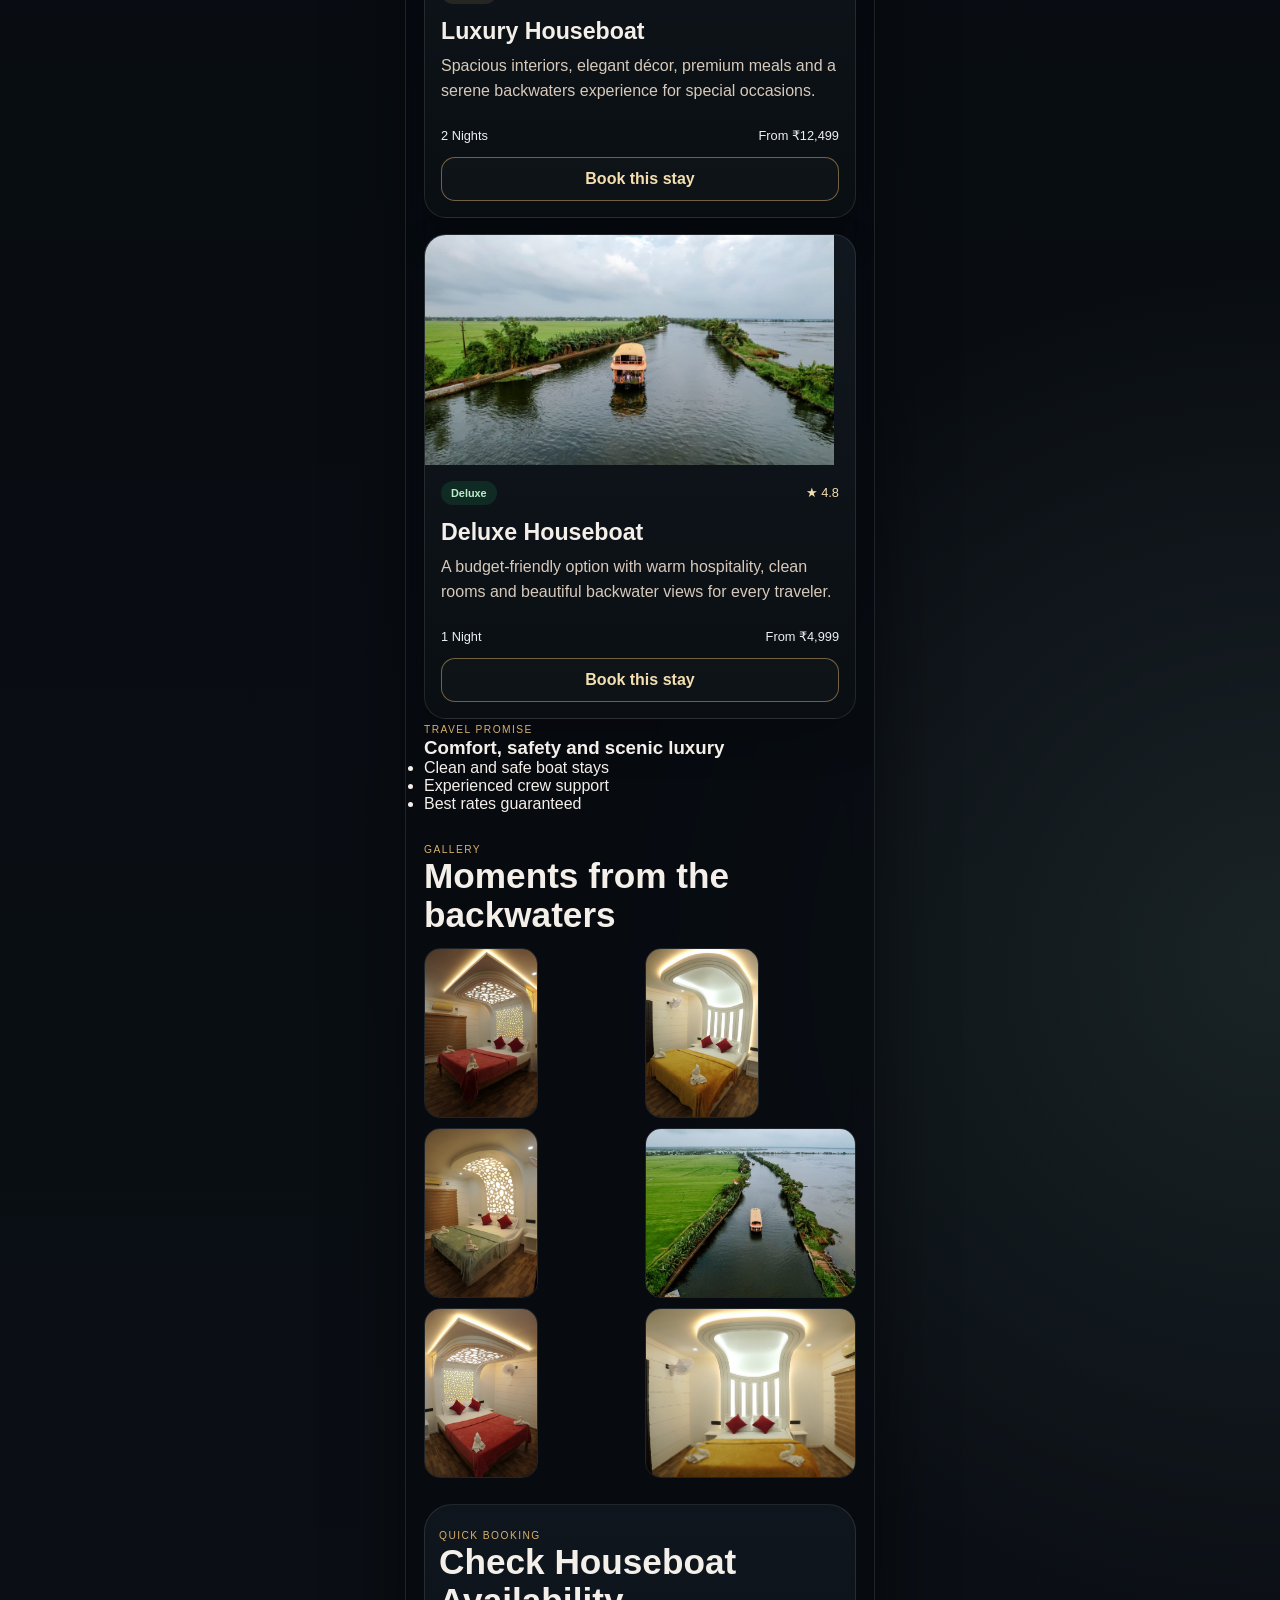
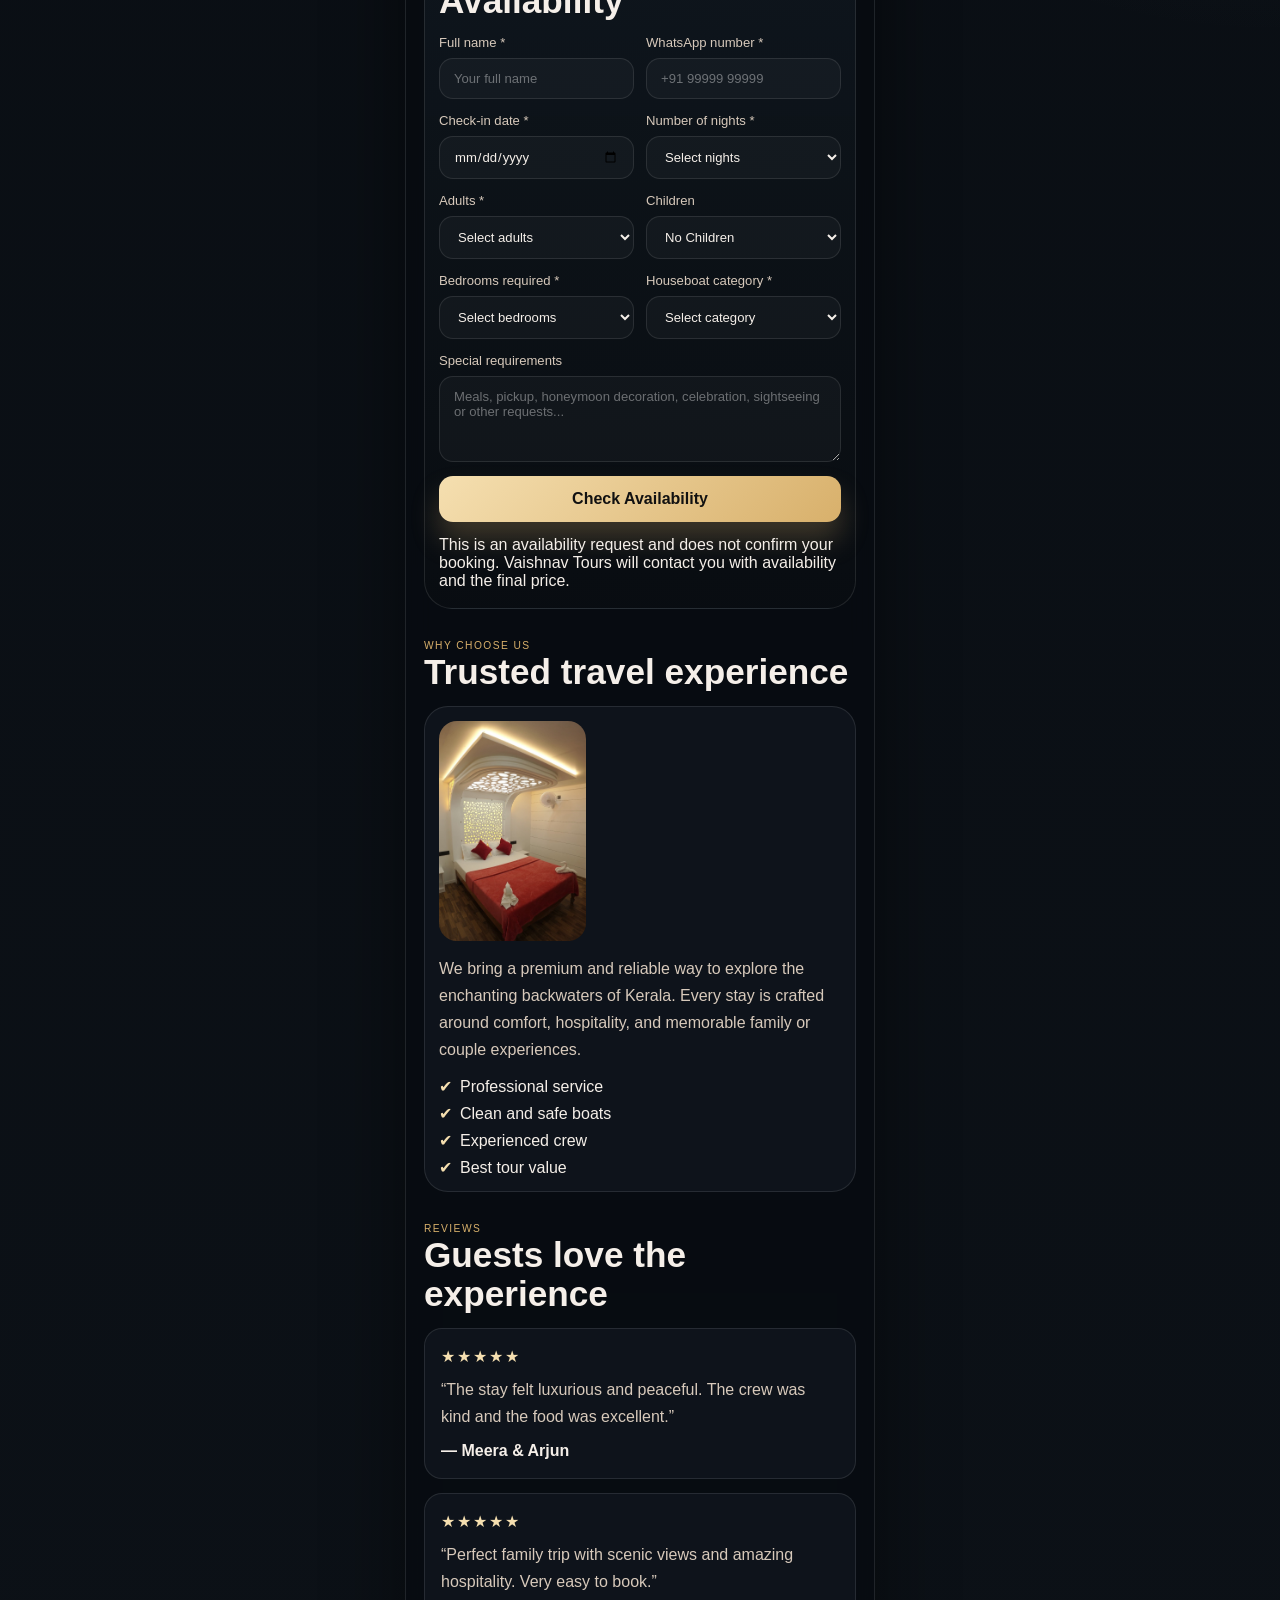
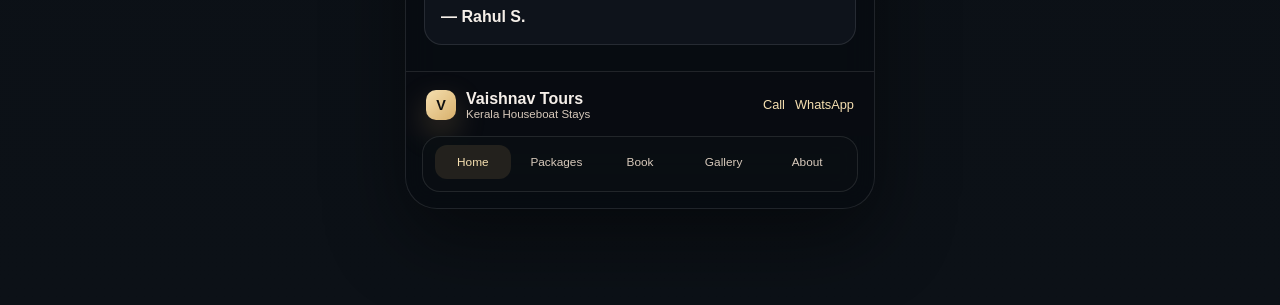
==== commit c788fdc9: "Update print statement from 'Hello' to 'Goodbye'" ====
--- a/index.html
+++ b/index.html
@@ -1,344 +1,969 @@
 <!DOCTYPE html>
 <html lang="en">
-  <head>
-    <meta charset="UTF-8" />
-    <meta name="viewport" content="width=device-width, initial-scale=1.0" />
-    <title>Vaishnav Tours & Travels</title>
-    <meta
-      name="description"
-      content="Luxury Kerala houseboat stays, holiday packages, honeymoon trips, and South India tours."
-    />
-    <link rel="stylesheet" href="styles.css" />
-  </head>
-  <body>
-    <div class="page-bg"></div>
-
-    <div class="app-shell">
-      <header class="topbar">
-        <div class="brand-wrap">
-          <div class="brand-mark">V</div>
-          <div class="brand-copy">
-            <span class="eyebrow">Vaishnav</span>
-            <h1>Tours</h1>
-          </div>
-        </div>
-
-        <div class="topbar-actions">
-          <a class="icon-btn" href="tel:+919995954739" aria-label="Call now">☎</a>
-          <a
-            class="icon-btn whatsapp"
-            href="https://wa.me/00919995954739"
-            target="_blank"
-            rel="noreferrer"
-            aria-label="Chat on WhatsApp"
-            >✆</a
-          >
-        </div>
-      </header>
-
-      <main class="content">
-        <section class="hero" id="home">
-          <div class="hero-media">
-            <img src="assets/images/hero.jpg" alt="Kerala houseboat in backwaters" />
-          </div>
-          <div class="hero-overlay"></div>
-          <div class="hero-copy">
-            <span class="badge">Luxury Kerala Houseboat Stay</span>
-            <h2>Experience the calm of the backwaters</h2>
+
+<head>
+  <meta charset="UTF-8" />
+  <meta name="viewport" content="width=device-width, initial-scale=1.0" />
+
+  <title>Vaishnav Tours & Travels</title>
+
+  <meta
+    name="description"
+    content="Luxury Kerala houseboat stays, holiday packages, honeymoon trips, and South India tours."
+  />
+
+  <link rel="stylesheet" href="styles.css" />
+</head>
+
+<body>
+
+  <div class="page-bg"></div>
+
+  <div class="app-shell">
+
+    <!-- HEADER -->
+    <header class="topbar">
+
+      <div class="brand-wrap">
+
+        <div class="brand-mark">V</div>
+
+        <div class="brand-copy">
+          <span class="eyebrow">Vaishnav</span>
+          <h1>Tours</h1>
+        </div>
+
+      </div>
+
+      <div class="topbar-actions">
+
+        <a
+          class="icon-btn"
+          href="tel:+919995954739"
+          aria-label="Call Vaishnav Tours">
+          ☎
+        </a>
+
+        <a
+          class="icon-btn whatsapp"
+          href="https://wa.me/919995954739"
+          target="_blank"
+          rel="noopener noreferrer"
+          aria-label="Chat with Vaishnav Tours on WhatsApp">
+          ✆
+        </a>
+
+      </div>
+
+    </header>
+
+
+    <main class="content">
+
+      <!-- HERO -->
+      <section class="hero" id="home">
+
+        <div class="hero-media">
+          <img
+            src="assets/images/hero.jpg"
+            alt="Kerala houseboat in backwaters"
+          />
+        </div>
+
+        <div class="hero-overlay"></div>
+
+        <div class="hero-copy">
+
+          <span class="badge">
+            Luxury Kerala Houseboat Stay
+          </span>
+
+          <h2>
+            Experience the calm of the backwaters
+          </h2>
+
+          <p>
+            Premium, Deluxe & Luxury houseboats in Alleppey
+            with curated family, couple and group holiday experiences.
+          </p>
+
+          <div class="cta-row">
+
+            <a
+              class="primary-btn"
+              href="#booking">
+              Book now
+            </a>
+
+            <a
+              class="secondary-btn"
+              href="#packages">
+              Explore
+            </a>
+
+          </div>
+
+        </div>
+
+      </section>
+
+
+      <!-- HIGHLIGHTS -->
+      <section
+        class="stats-grid"
+        aria-label="Highlights">
+
+        <article class="stat-card">
+          <strong>50+</strong>
+          <span>Premium stays</span>
+        </article>
+
+        <article class="stat-card">
+          <strong>4.9/5</strong>
+          <span>Guest rating</span>
+        </article>
+
+        <article class="stat-card">
+          <strong>24/7</strong>
+          <span>Travel support</span>
+        </article>
+
+      </section>
+
+
+      <!-- PACKAGES -->
+      <section
+        class="section-block"
+        id="packages">
+
+        <div class="section-head">
+
+          <div>
+            <span class="eyebrow dark">
+              Popular stays
+            </span>
+
+            <h3>
+              Houseboat packages
+            </h3>
+          </div>
+
+          <a href="#booking">
+            Custom quote
+          </a>
+
+        </div>
+
+
+        <div
+          class="chip-row"
+          aria-label="Package filters">
+
+          <button
+            class="chip active"
+            data-filter="all"
+            type="button">
+            All
+          </button>
+
+          <button
+            class="chip"
+            data-filter="family"
+            type="button">
+            Family
+          </button>
+
+          <button
+            class="chip"
+            data-filter="premium"
+            type="button">
+            Premium
+          </button>
+
+          <button
+            class="chip"
+            data-filter="luxury"
+            type="button">
+            Luxury
+          </button>
+
+          <button
+            class="chip"
+            data-filter="honeymoon"
+            type="button">
+            Honeymoon
+          </button>
+
+        </div>
+
+
+        <div class="card-grid packages-grid">
+
+          <!-- PREMIUM -->
+          <article
+            class="package-card"
+            data-category="premium family">
+
+            <img
+              src="assets/images/houseboat1.jpg"
+              alt="Premium Houseboat"
+            />
+
+            <div class="package-body">
+
+              <div class="package-topline">
+
+                <span class="pill premium">
+                  Premium
+                </span>
+
+                <span class="rating">
+                  ★ 4.9
+                </span>
+
+              </div>
+
+              <h4>Premium Houseboat</h4>
+
+              <p>
+                Ideal for families and couples seeking comfort,
+                scenic views, and a relaxing Alleppey cruise.
+              </p>
+
+              <div class="package-meta">
+                <span>1 Night</span>
+                <span>From ₹6,999</span>
+              </div>
+
+              <a
+                href="#booking"
+                class="mini-btn">
+                Book this stay
+              </a>
+
+            </div>
+
+          </article>
+
+
+          <!-- LUXURY -->
+          <article
+            class="package-card"
+            data-category="luxury honeymoon">
+
+            <img
+              src="assets/images/houseboat2.jpg"
+              alt="Luxury Houseboat"
+            />
+
+            <div class="package-body">
+
+              <div class="package-topline">
+
+                <span class="pill luxury">
+                  Luxury
+                </span>
+
+                <span class="rating">
+                  ★ 5.0
+                </span>
+
+              </div>
+
+              <h4>Luxury Houseboat</h4>
+
+              <p>
+                Spacious interiors, elegant décor, premium meals
+                and a serene backwaters experience for special occasions.
+              </p>
+
+              <div class="package-meta">
+                <span>2 Nights</span>
+                <span>From ₹12,499</span>
+              </div>
+
+              <a
+                href="#booking"
+                class="mini-btn">
+                Book this stay
+              </a>
+
+            </div>
+
+          </article>
+
+
+          <!-- DELUXE -->
+          <article
+            class="package-card"
+            data-category="family premium">
+
+            <img
+              src="assets/images/houseboat3.jpg"
+              alt="Deluxe Houseboat"
+            />
+
+            <div class="package-body">
+
+              <div class="package-topline">
+
+                <span class="pill deluxe">
+                  Deluxe
+                </span>
+
+                <span class="rating">
+                  ★ 4.8
+                </span>
+
+              </div>
+
+              <h4>Deluxe Houseboat</h4>
+
+              <p>
+                A budget-friendly option with warm hospitality,
+                clean rooms and beautiful backwater views for every traveler.
+              </p>
+
+              <div class="package-meta">
+                <span>1 Night</span>
+                <span>From ₹4,999</span>
+              </div>
+
+              <a
+                href="#booking"
+                class="mini-btn">
+                Book this stay
+              </a>
+
+            </div>
+
+          </article>
+
+        </div>
+
+      </section>
+
+
+      <!-- TRAVEL PROMISE -->
+      <section class="info-banner">
+
+        <div class="banner-card">
+
+          <div>
+
+            <span class="eyebrow dark">
+              Travel promise
+            </span>
+
+            <h3>
+              Comfort, safety and scenic luxury
+            </h3>
+
+          </div>
+
+          <ul>
+            <li>Clean and safe boat stays</li>
+            <li>Experienced crew support</li>
+            <li>Best rates guaranteed</li>
+          </ul>
+
+        </div>
+
+      </section>
+
+
+      <!-- GALLERY -->
+      <section
+        class="section-block"
+        id="gallery">
+
+        <div class="section-head">
+
+          <div>
+
+            <span class="eyebrow dark">
+              Gallery
+            </span>
+
+            <h3>
+              Moments from the backwaters
+            </h3>
+
+          </div>
+
+        </div>
+
+
+        <div class="gallery-grid">
+
+          <img
+            src="assets/images/Image (7).jpg"
+            alt="Houseboat interior"
+          />
+
+          <img
+            src="assets/images/Image (8).jpg"
+            alt="Backwater sunset"
+          />
+
+          <img
+            src="assets/images/Image (9).jpg"
+            alt="Boat cruise"
+          />
+
+          <img
+            src="assets/images/Image (13).jpg"
+            alt="Travel experience"
+          />
+
+          <img
+            src="assets/images/Image (14).jpg"
+            alt="Kerala coastline"
+          />
+
+          <img
+            src="assets/images/Image (15).jpg"
+            alt="Waterfront stay"
+          />
+
+        </div>
+
+      </section>
+
+
+      <!-- BOOKING -->
+      <section
+        class="section-block booking-section"
+        id="booking">
+
+        <div class="section-head">
+
+          <div>
+
+            <span class="eyebrow dark">
+              Quick booking
+            </span>
+
+            <h3>
+              Check Houseboat Availability
+            </h3>
+
+          </div>
+
+        </div>
+
+
+        <form
+          class="booking-form"
+          id="bookingForm"
+          action="https://formsubmit.co/sameeshmk@gmail.com"
+          method="POST"
+          accept-charset="UTF-8"
+        >
+
+          <!-- FORMSUBMIT SETTINGS -->
+
+          <input
+            type="hidden"
+            name="_captcha"
+            value="false"
+          />
+
+          <input
+            type="hidden"
+            name="_subject"
+            value="New Houseboat Enquiry - Vaishnav Tours"
+          />
+
+          <input
+            type="hidden"
+            name="_next"
+            value="https://vaishnavtours.com/thank-you"
+          />
+
+
+          <!-- CUSTOMER -->
+
+          <div class="input-row two-col">
+
+            <label>
+              Full name *
+
+              <input
+                type="text"
+                name="name"
+                placeholder="Your full name"
+                required
+              />
+
+            </label>
+
+
+            <label>
+              WhatsApp number *
+
+              <input
+                type="tel"
+                name="phone"
+                placeholder="+91 99999 99999"
+                required
+              />
+
+            </label>
+
+          </div>
+
+
+          <!-- TRAVEL -->
+
+          <div class="input-row two-col">
+
+            <label>
+              Check-in date *
+
+              <input
+                type="date"
+                name="travel_date"
+                required
+              />
+
+            </label>
+
+
+            <label>
+              Number of nights *
+
+              <select
+                name="nights"
+                required>
+
+                <option value="">
+                  Select nights
+                </option>
+
+                <option value="1 Night">
+                  1 Night
+                </option>
+
+                <option value="2 Nights">
+                  2 Nights
+                </option>
+
+                <option value="3 Nights">
+                  3 Nights
+                </option>
+
+                <option value="4 Nights">
+                  4 Nights
+                </option>
+
+                <option value="5+ Nights">
+                  5+ Nights
+                </option>
+
+              </select>
+
+            </label>
+
+          </div>
+
+
+          <!-- GUESTS -->
+
+          <div class="input-row two-col">
+
+            <label>
+              Adults *
+
+              <select
+                name="adults"
+                required>
+
+                <option value="">
+                  Select adults
+                </option>
+
+                <option value="1 Adult">
+                  1 Adult
+                </option>
+
+                <option value="2 Adults">
+                  2 Adults
+                </option>
+
+                <option value="3 Adults">
+                  3 Adults
+                </option>
+
+                <option value="4 Adults">
+                  4 Adults
+                </option>
+
+                <option value="5 Adults">
+                  5 Adults
+                </option>
+
+                <option value="6 Adults">
+                  6 Adults
+                </option>
+
+                <option value="7+ Adults">
+                  7+ Adults
+                </option>
+
+              </select>
+
+            </label>
+
+
+            <label>
+              Children
+
+              <select name="children">
+
+                <option value="0 Children">
+                  No Children
+                </option>
+
+                <option value="1 Child">
+                  1 Child
+                </option>
+
+                <option value="2 Children">
+                  2 Children
+                </option>
+
+                <option value="3 Children">
+                  3 Children
+                </option>
+
+                <option value="4+ Children">
+                  4+ Children
+                </option>
+
+              </select>
+
+            </label>
+
+          </div>
+
+
+          <!-- HOUSEBOAT -->
+
+          <div class="input-row two-col">
+
+            <label>
+              Bedrooms required *
+
+              <select
+                name="bedrooms"
+                required>
+
+                <option value="">
+                  Select bedrooms
+                </option>
+
+                <option value="1 Bedroom">
+                  1 Bedroom
+                </option>
+
+                <option value="2 Bedrooms">
+                  2 Bedrooms
+                </option>
+
+                <option value="3 Bedrooms">
+                  3 Bedrooms
+                </option>
+
+                <option value="4 Bedrooms">
+                  4 Bedrooms
+                </option>
+
+                <option value="5+ Bedrooms">
+                  5+ Bedrooms
+                </option>
+
+              </select>
+
+            </label>
+
+
+            <label>
+              Houseboat category *
+
+              <select
+                name="package"
+                required>
+
+                <option value="">
+                  Select category
+                </option>
+
+                <option value="Premium Houseboat">
+                  Premium Houseboat
+                </option>
+
+                <option value="Luxury Houseboat">
+                  Luxury Houseboat
+                </option>
+
+                <option value="Deluxe Houseboat">
+                  Deluxe Houseboat
+                </option>
+
+                <option value="Honeymoon Houseboat">
+                  Honeymoon Houseboat
+                </option>
+
+                <option value="Not Sure - Please Recommend">
+                  Not sure - please recommend
+                </option>
+
+              </select>
+
+            </label>
+
+          </div>
+
+
+          <!-- SPECIAL REQUIREMENTS -->
+
+          <label>
+
+            Special requirements
+
+            <textarea
+              name="message"
+              rows="4"
+              placeholder="Meals, pickup, honeymoon decoration, celebration, sightseeing or other requests..."
+            ></textarea>
+
+          </label>
+
+
+          <!-- SUBMIT -->
+
+          <button
+            class="primary-btn form-submit"
+            type="submit">
+
+            Check Availability
+
+          </button>
+
+
+          <p class="form-note">
+
+            This is an availability request and does not confirm your booking.
+            Vaishnav Tours will contact you with availability and the final price.
+
+          </p>
+
+        </form>
+
+      </section>
+
+
+      <!-- ABOUT -->
+      <section
+        class="section-block"
+        id="about">
+
+        <div class="section-head">
+
+          <div>
+
+            <span class="eyebrow dark">
+              Why choose us
+            </span>
+
+            <h3>
+              Trusted travel experience
+            </h3>
+
+          </div>
+
+        </div>
+
+
+        <div class="about-card">
+
+          <img
+            src="assets/images/interior.jpg"
+            alt="Houseboat interior"
+          />
+
+          <div class="about-copy">
+
             <p>
-              Premium, Deluxe & Luxury houseboats in Alleppey with curated
-              family, couple and group holiday experiences.
+              We bring a premium and reliable way to explore the
+              enchanting backwaters of Kerala. Every stay is crafted
+              around comfort, hospitality, and memorable family or
+              couple experiences.
             </p>
 
-            <div class="cta-row">
-              <a class="primary-btn" href="#booking">Book now</a>
-              <a class="secondary-btn" href="#packages">Explore</a>
+            <ul>
+              <li>Professional service</li>
+              <li>Clean and safe boats</li>
+              <li>Experienced crew</li>
+              <li>Best tour value</li>
+            </ul>
+
+          </div>
+
+        </div>
+
+      </section>
+
+
+      <!-- REVIEWS -->
+      <section class="section-block reviews">
+
+        <div class="section-head">
+
+          <div>
+
+            <span class="eyebrow dark">
+              Reviews
+            </span>
+
+            <h3>
+              Guests love the experience
+            </h3>
+
+          </div>
+
+        </div>
+
+
+        <div class="review-grid">
+
+          <article class="review-card">
+
+            <div class="stars">
+              ★★★★★
             </div>
-          </div>
-        </section>
-
-        <section class="stats-grid" aria-label="Highlights">
-          <article class="stat-card">
-            <strong>50+</strong>
-            <span>Premium stays</span>
+
+            <p>
+              “The stay felt luxurious and peaceful.
+              The crew was kind and the food was excellent.”
+            </p>
+
+            <strong>
+              — Meera & Arjun
+            </strong>
+
           </article>
-          <article class="stat-card">
-            <strong>4.9/5</strong>
-            <span>Guest rating</span>
+
+
+          <article class="review-card">
+
+            <div class="stars">
+              ★★★★★
+            </div>
+
+            <p>
+              “Perfect family trip with scenic views and amazing
+              hospitality. Very easy to book.”
+            </p>
+
+            <strong>
+              — Rahul S.
+            </strong>
+
           </article>
-          <article class="stat-card">
-            <strong>24/7</strong>
-            <span>Travel support</span>
-          </article>
-        </section>
-
-        <section class="section-block" id="packages">
-          <div class="section-head">
-            <div>
-              <span class="eyebrow dark">Popular stays</span>
-              <h3>Houseboat packages</h3>
-            </div>
-            <a href="#booking">Custom quote</a>
-          </div>
-
-          <div class="chip-row" aria-label="Package filters">
-            <button class="chip active" data-filter="all" type="button">All</button>
-            <button class="chip" data-filter="family" type="button">Family</button>
-            <button class="chip" data-filter="premium" type="button">Premium</button>
-            <button class="chip" data-filter="luxury" type="button">Luxury</button>
-            <button class="chip" data-filter="honeymoon" type="button">Honeymoon</button>
-          </div>
-
-          <div class="card-grid packages-grid">
-            <article class="package-card" data-category="premium family">
-              <img src="assets/images/houseboat1.jpg" alt="Premium Houseboat" />
-              <div class="package-body">
-                <div class="package-topline">
-                  <span class="pill premium">Premium</span>
-                  <span class="rating">★ 4.9</span>
-                </div>
-                <h4>Premium Houseboat</h4>
-                <p>
-                  Ideal for families and couples seeking comfort, scenic views,
-                  and a relaxing Alleppey cruise.
-                </p>
-                <div class="package-meta">
-                  <span>1 Night</span>
-                  <span>From ₹6,999</span>
-                </div>
-                <a href="#booking" class="mini-btn">Book this stay</a>
-              </div>
-            </article>
-
-            <article class="package-card" data-category="luxury honeymoon">
-              <img src="assets/images/houseboat2.jpg" alt="Luxury Houseboat" />
-              <div class="package-body">
-                <div class="package-topline">
-                  <span class="pill luxury">Luxury</span>
-                  <span class="rating">★ 5.0</span>
-                </div>
-                <h4>Luxury Houseboat</h4>
-                <p>
-                  Spacious interiors, elegant décor, premium meals and a serene
-                  backwaters experience for special occasions.
-                </p>
-                <div class="package-meta">
-                  <span>2 Nights</span>
-                  <span>From ₹12,499</span>
-                </div>
-                <a href="#booking" class="mini-btn">Book this stay</a>
-              </div>
-            </article>
-
-            <article class="package-card" data-category="family premium">
-              <img src="assets/images/houseboat3.jpg" alt="Deluxe Houseboat" />
-              <div class="package-body">
-                <div class="package-topline">
-                  <span class="pill deluxe">Deluxe</span>
-                  <span class="rating">★ 4.8</span>
-                </div>
-                <h4>Deluxe Houseboat</h4>
-                <p>
-                  A budget-friendly option with warm hospitality, clean rooms and
-                  beautiful backwater views for every traveler.
-                </p>
-                <div class="package-meta">
-                  <span>1 Night</span>
-                  <span>From ₹4,999</span>
-                </div>
-                <a href="#booking" class="mini-btn">Book this stay</a>
-              </div>
-            </article>
-          </div>
-        </section>
-
-        <section class="info-banner">
-          <div class="banner-card">
-            <div>
-              <span class="eyebrow dark">Travel promise</span>
-              <h3>Comfort, safety and scenic luxury</h3>
-            </div>
-            <ul>
-              <li>Clean and safe boat stays</li>
-              <li>Experienced crew support</li>
-              <li>Best rates guaranteed</li>
-            </ul>
-          </div>
-        </section>
-
-        <section class="section-block" id="gallery">
-          <div class="section-head">
-            <div>
-              <span class="eyebrow dark">Gallery</span>
-              <h3>Moments from the backwaters</h3>
-            </div>
-          </div>
-
-          <div class="gallery-grid">
-            <img src="assets/images/Image (7).jpg" alt="Houseboat interior" />
-            <img src="assets/images/Image (8).jpg" alt="Backwater sunset" />
-            <img src="assets/images/Image (9).jpg" alt="Boat cruise" />
-            <img src="assets/images/Image (13).jpg" alt="Travel experience" />
-            <img src="assets/images/Image (14).jpg" alt="Kerala coastline" />
-            <img src="assets/images/Image (15).jpg" alt="Waterfront stay" />
-          </div>
-        </section>
-
-        <section class="section-block booking-section" id="booking">
-          <div class="section-head">
-            <div>
-              <span class="eyebrow dark">Quick booking</span>
-              <h3>Plan your getaway</h3>
-            </div>
-          </div>
-
-          <form
-            class="booking-form"
-            id="bookingForm"
-            action="https://formsubmit.co/sameeshmk@gmail.com"
-            method="POST"
-            accept-charset="UTF-8"
-          >
-            <input type="hidden" name="_captcha" value="false" />
-            <input type="hidden" name="_subject" value="New enquiry from Vaishnav Tours" />
-
-            <div class="input-row two-col">
-              <label>
-                Full name
-                <input type="text" name="name" placeholder="Your name" required />
-              </label>
-              <label>
-                Phone
-                <input type="tel" name="phone" placeholder="Mobile number" required />
-              </label>
-            </div>
-
-            <div class="input-row two-col">
-              <label>
-                Package
-                <select name="package" required>
-                  <option value="Premium Houseboat">Premium Houseboat</option>
-                  <option value="Luxury Houseboat">Luxury Houseboat</option>
-                  <option value="Deluxe Houseboat">Deluxe Houseboat</option>
-                  <option value="Custom Holiday Package">Custom Holiday Package</option>
-                </select>
-              </label>
-              <label>
-                Travel date
-                <input type="date" name="travel_date" />
-              </label>
-            </div>
-
-            <div class="input-row two-col">
-              <label>
-                Guests
-                <select name="guests">
-                  <option value="2 Guests">2 Guests</option>
-                  <option value="4 Guests">4 Guests</option>
-                  <option value="6 Guests">6 Guests</option>
-                  <option value="Custom">Custom</option>
-                </select>
-              </label>
-              <label>
-                Budget
-                <select name="budget">
-                  <option value="₹5k - ₹8k">₹5k - ₹8k</option>
-                  <option value="₹8k - ₹12k">₹8k - ₹12k</option>
-                  <option value="₹12k - ₹20k">₹12k - ₹20k</option>
-                  <option value="Custom">Custom</option>
-                </select>
-              </label>
-            </div>
-
-            <label>
-              Additional details
-              <textarea name="message" rows="4" placeholder="Tell us about your preferred stay, meals, or custom route..."></textarea>
-            </label>
-
-            <button class="primary-btn form-submit" type="submit">Send enquiry</button>
-          </form>
-        </section>
-
-        <section class="section-block" id="about">
-          <div class="section-head">
-            <div>
-              <span class="eyebrow dark">Why choose us</span>
-              <h3>Trusted travel experience</h3>
-            </div>
-          </div>
-
-          <div class="about-card">
-            <img src="assets/images/interior.jpg" alt="Houseboat interior" />
-            <div class="about-copy">
-              <p>
-                We bring a premium and reliable way to explore the enchanting
-                backwaters of Kerala. Every stay is crafted around comfort,
-                hospitality, and memorable family or couple experiences.
-              </p>
-              <ul>
-                <li>Professional service</li>
-                <li>Clean and safe boats</li>
-                <li>Experienced crew</li>
-                <li>Best tour value</li>
-              </ul>
-            </div>
-          </div>
-        </section>
-
-        <section class="section-block reviews">
-          <div class="section-head">
-            <div>
-              <span class="eyebrow dark">Reviews</span>
-              <h3>Guests love the experience</h3>
-            </div>
-          </div>
-
-          <div class="review-grid">
-            <article class="review-card">
-              <div class="stars">★★★★★</div>
-              <p>
-                “The stay felt luxurious and peaceful. The crew was kind and the
-                food was excellent.”
-              </p>
-              <strong>— Meera & Arjun</strong>
-            </article>
-
-            <article class="review-card">
-              <div class="stars">★★★★★</div>
-              <p>
-                “Perfect family trip with scenic views and amazing hospitality.
-                Very easy to book.”
-              </p>
-              <strong>— Rahul S.</strong>
-            </article>
-          </div>
-        </section>
-      </main>
-
-      <footer class="site-footer">
-        <div class="footer-brand">
-          <span class="brand-mark small">V</span>
-          <div>
-            <strong>Vaishnav Tours</strong>
-            <small>Kerala Houseboat Stays</small>
-          </div>
-        </div>
-
-        <div class="footer-actions">
-          <a href="tel:+919995954739">Call</a>
-          <a href="https://wa.me/00919995954739" target="_blank" rel="noreferrer">WhatsApp</a>
-        </div>
-      </footer>
-
-      <nav class="bottom-nav" aria-label="Main navigation">
-        <a class="nav-item active" href="#home">Home</a>
-        <a class="nav-item" href="#packages">Packages</a>
-        <a class="nav-item" href="#booking">Book</a>
-        <a class="nav-item" href="#gallery">Gallery</a>
-        <a class="nav-item" href="#about">About</a>
-      </nav>
-    </div>
-
-    <script src="script.js"></script>
-  </body>
+
+        </div>
+
+      </section>
+
+    </main>
+
+
+    <!-- FOOTER -->
+    <footer class="site-footer">
+
+      <div class="footer-brand">
+
+        <span class="brand-mark small">
+          V
+        </span>
+
+        <div>
+
+          <strong>
+            Vaishnav Tours
+          </strong>
+
+          <small>
+            Kerala Houseboat Stays
+          </small>
+
+        </div>
+
+      </div>
+
+
+      <div class="footer-actions">
+
+        <a href="tel:+919995954739">
+          Call
+        </a>
+
+        <a
+          href="https://wa.me/919995954739"
+          target="_blank"
+          rel="noopener noreferrer">
+          WhatsApp
+        </a>
+
+      </div>
+
+    </footer>
+
+
+    <!-- MOBILE NAVIGATION -->
+    <nav
+      class="bottom-nav"
+      aria-label="Main navigation">
+
+      <a
+        class="nav-item active"
+        href="#home">
+        Home
+      </a>
+
+      <a
+        class="nav-item"
+        href="#packages">
+        Packages
+      </a>
+
+      <a
+        class="nav-item"
+        href="#booking">
+        Book
+      </a>
+
+      <a
+        class="nav-item"
+        href="#gallery">
+        Gallery
+      </a>
+
+      <a
+        class="nav-item"
+        href="#about">
+        About
+      </a>
+
+    </nav>
+
+  </div>
+
+
+  <script src="script.js"></script>
+
+</body>
+
 </html>
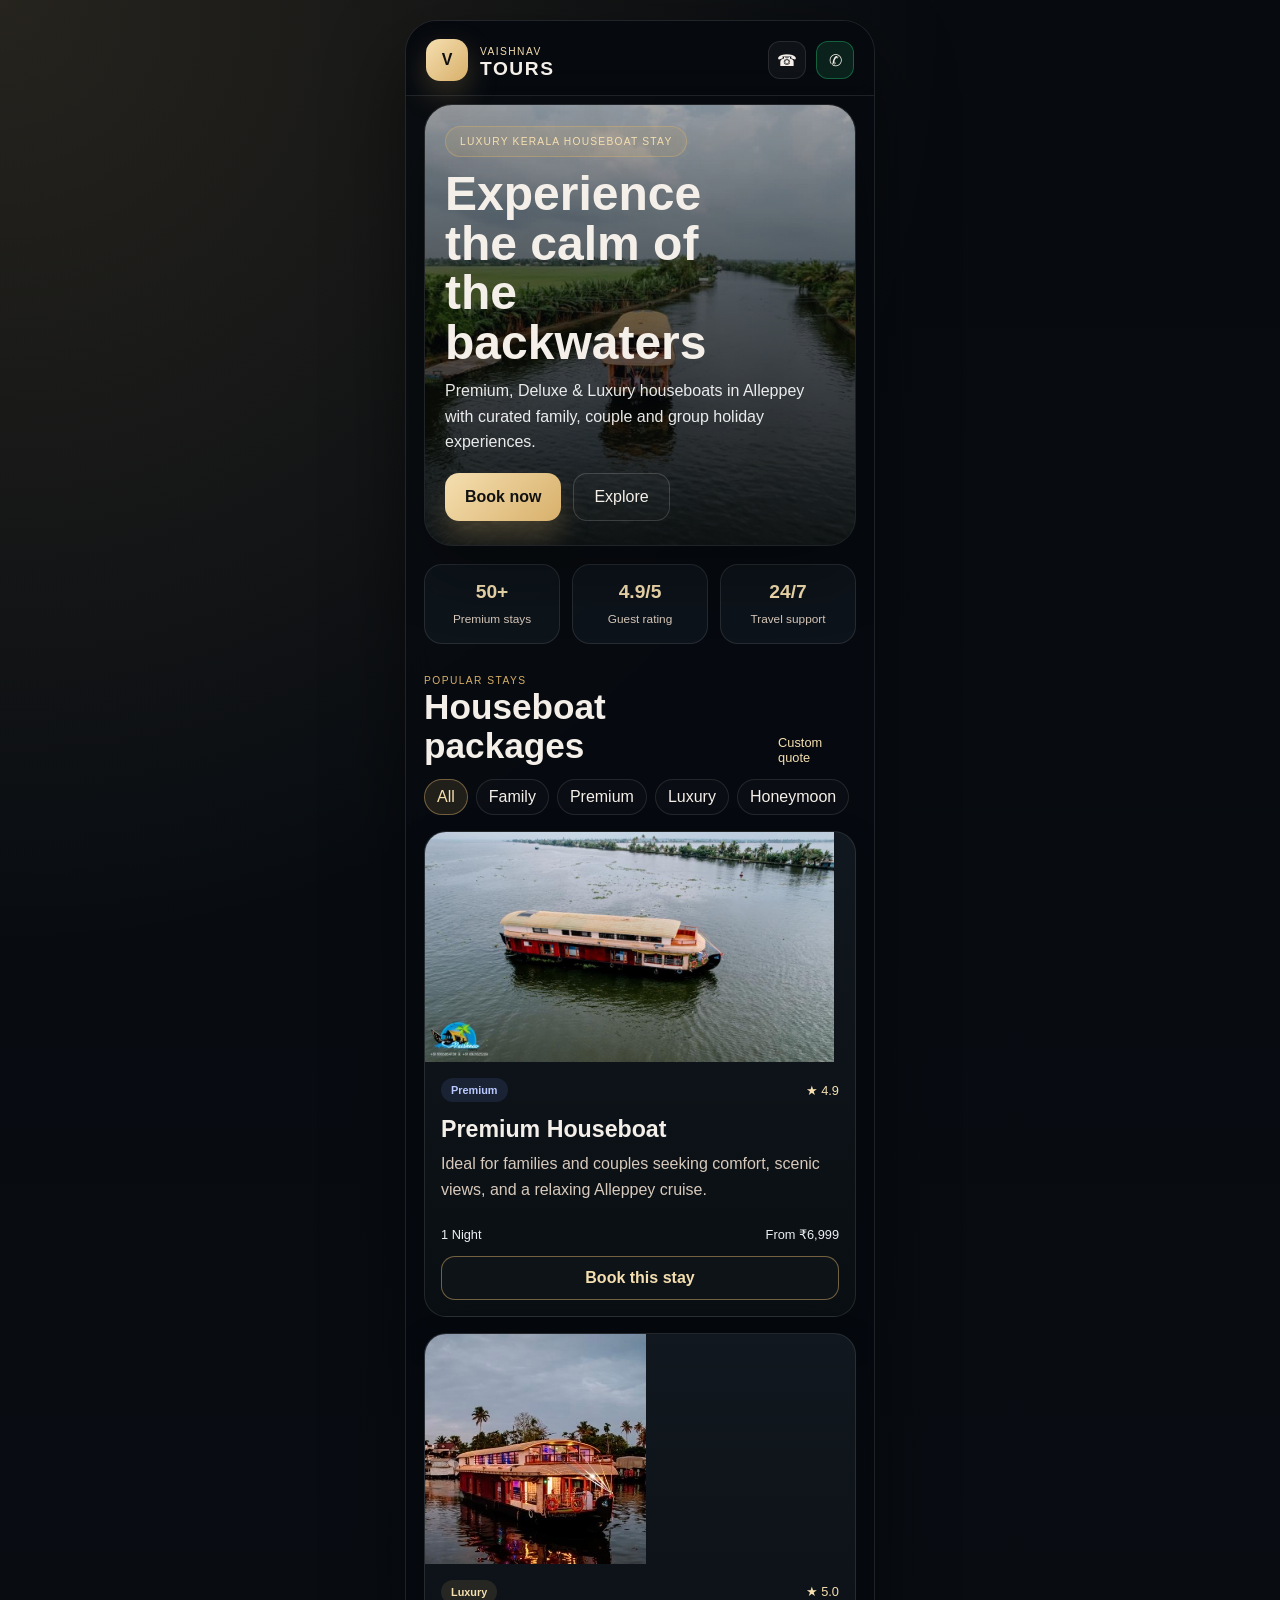
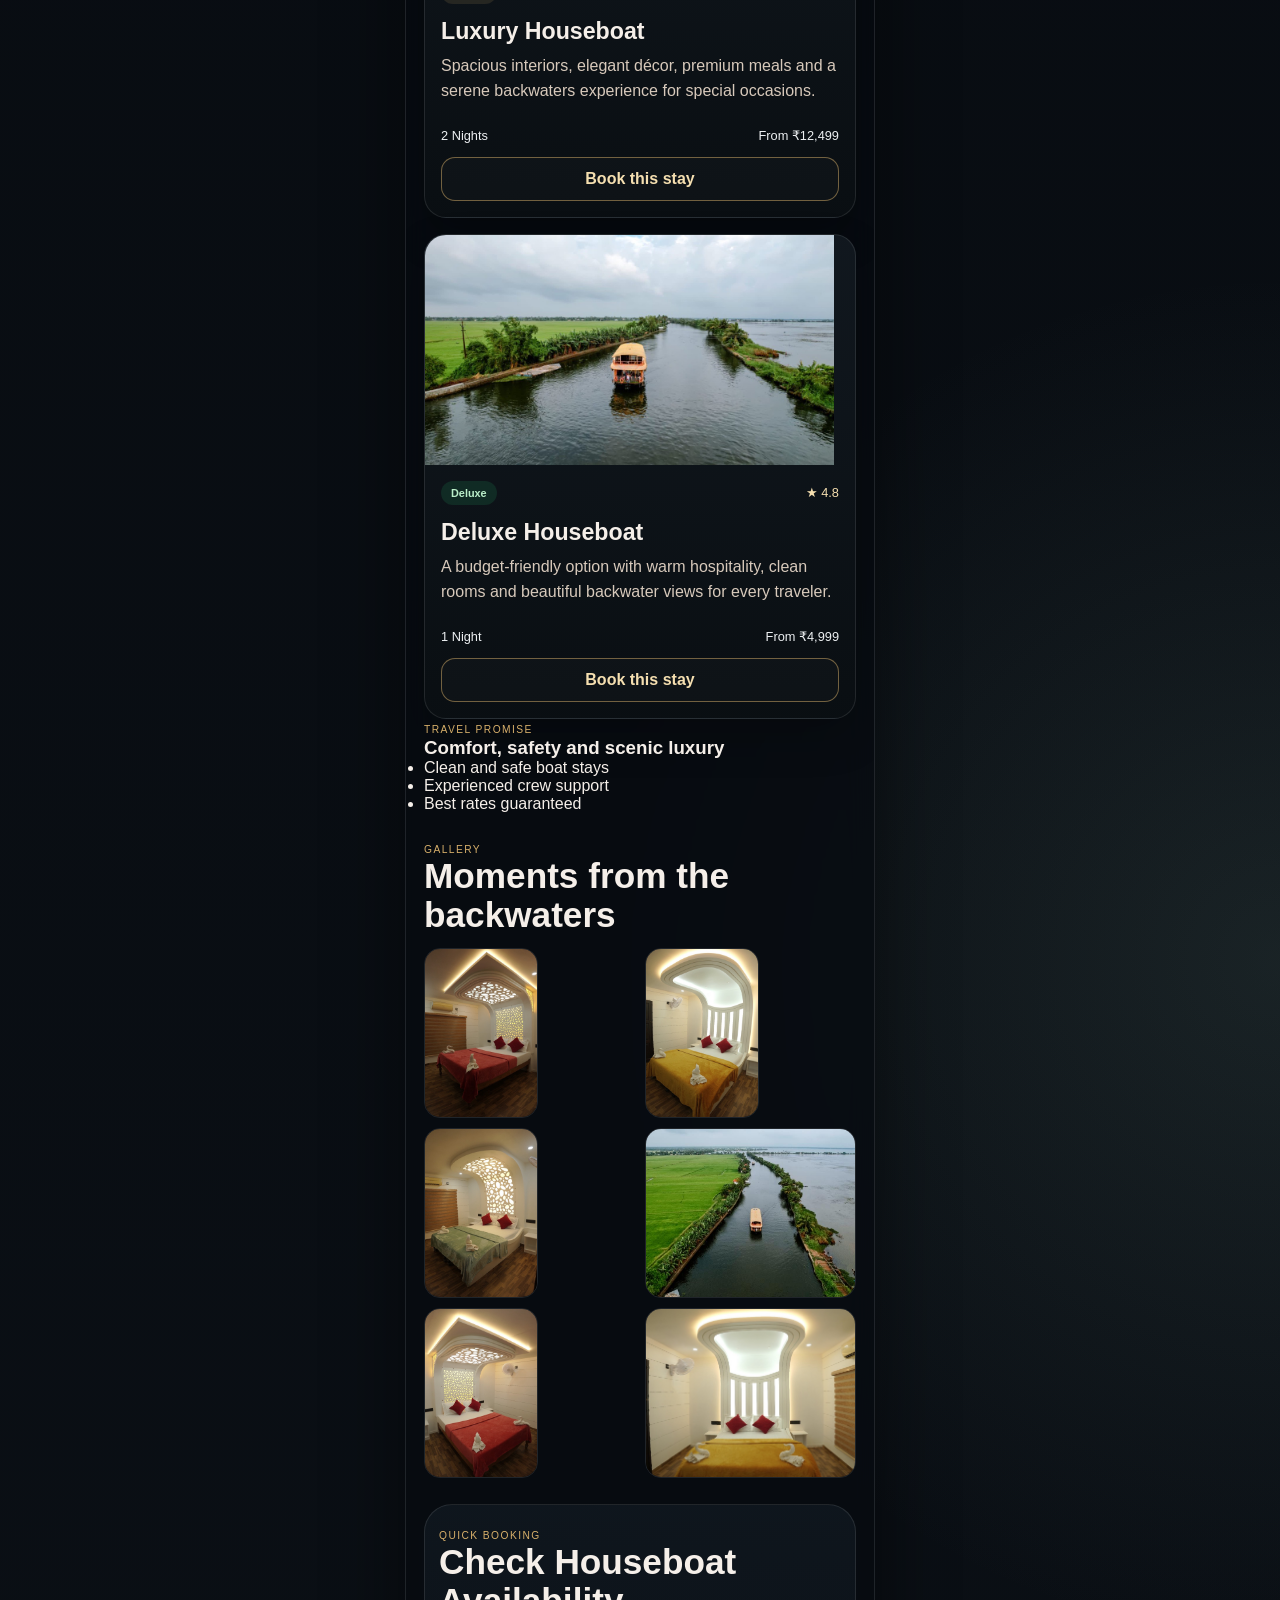
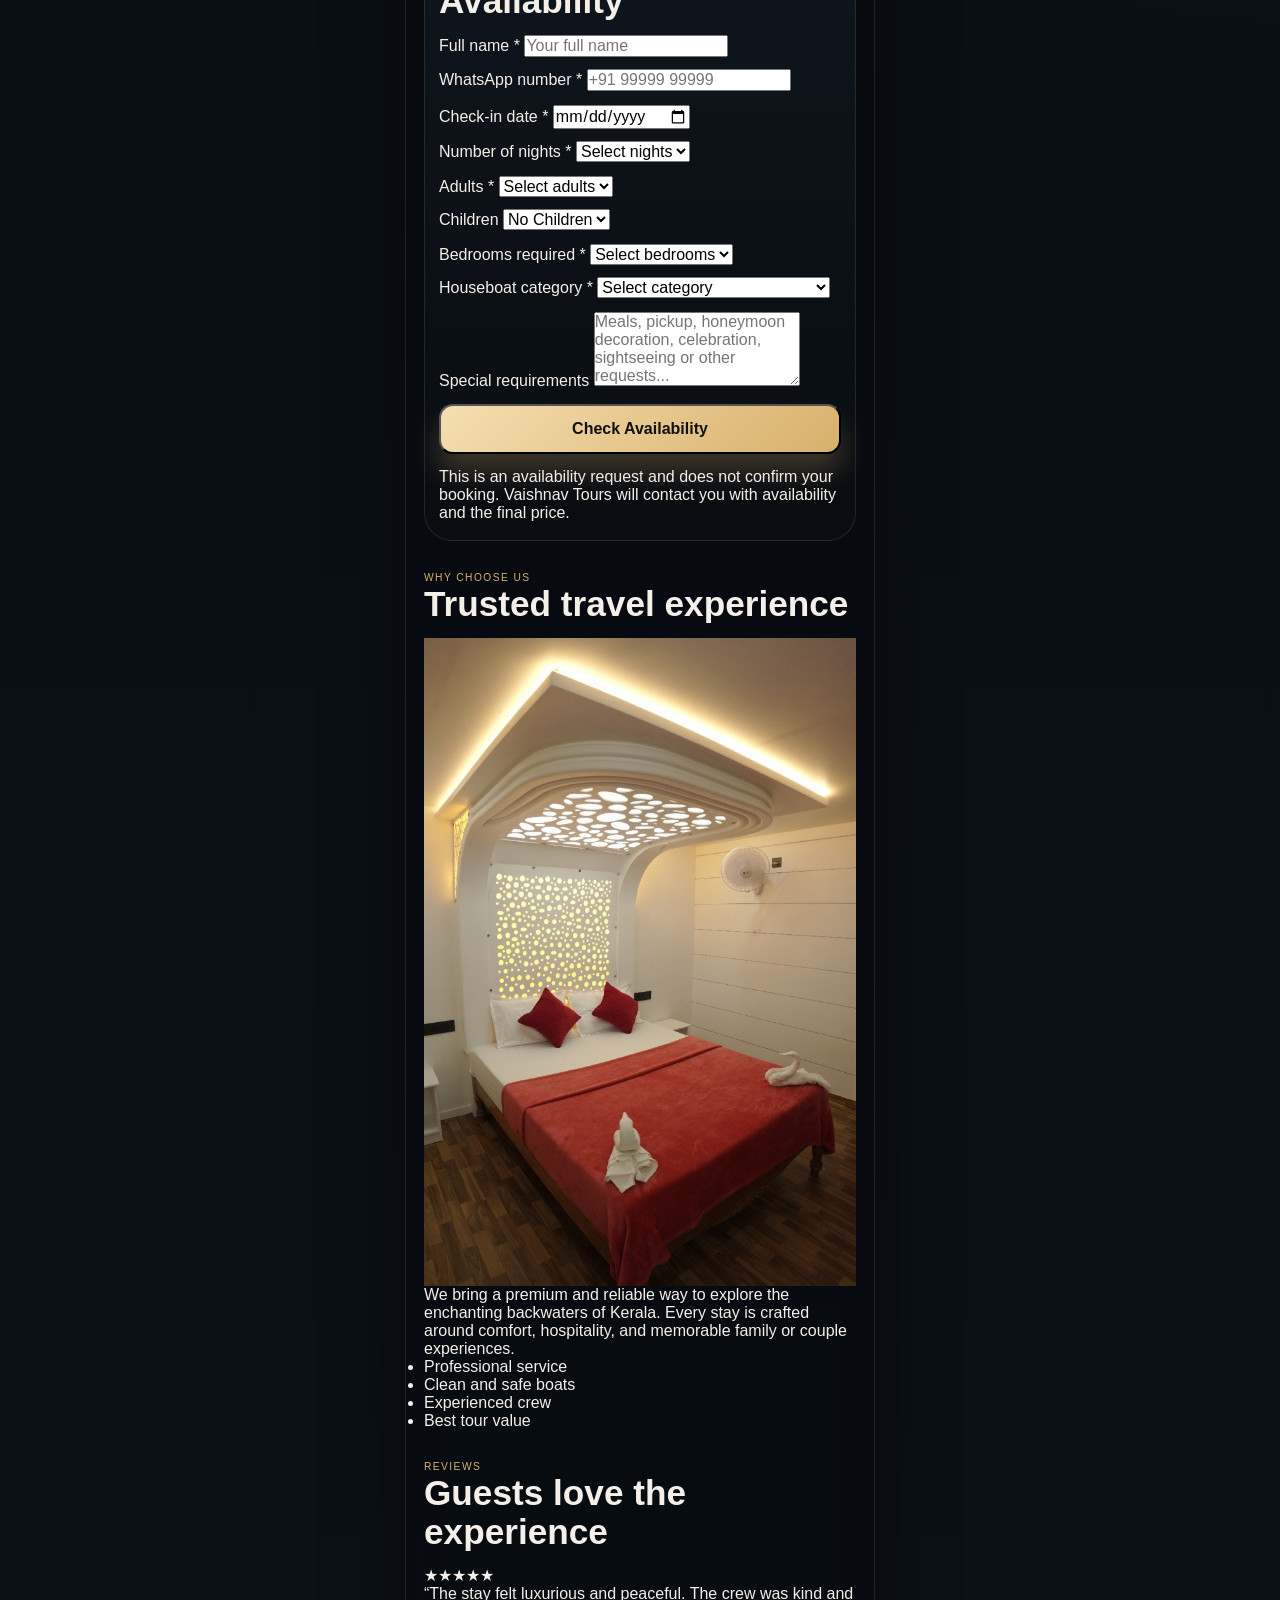
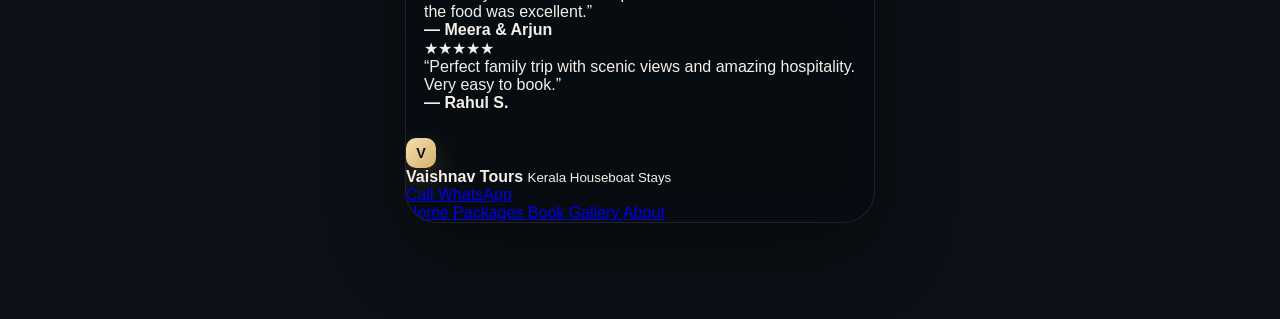
==== commit 726a441e: "Update index.html" ====
--- a/index.html
+++ b/index.html
@@ -155,6 +155,7 @@
         </div>
 
 
+        <!-- PACKAGE FILTERS -->
         <div
           class="chip-row"
           aria-label="Package filters">
@@ -199,7 +200,8 @@
 
         <div class="card-grid packages-grid">
 
-          <!-- PREMIUM -->
+
+          <!-- PREMIUM HOUSEBOAT -->
           <article
             class="package-card"
             data-category="premium family">
@@ -223,7 +225,9 @@
 
               </div>
 
-              <h4>Premium Houseboat</h4>
+              <h4>
+                Premium Houseboat
+              </h4>
 
               <p>
                 Ideal for families and couples seeking comfort,
@@ -237,7 +241,8 @@
 
               <a
                 href="#booking"
-                class="mini-btn">
+                class="mini-btn package-book-btn"
+                data-package="Premium Houseboat">
                 Book this stay
               </a>
 
@@ -246,7 +251,7 @@
           </article>
 
 
-          <!-- LUXURY -->
+          <!-- LUXURY HOUSEBOAT -->
           <article
             class="package-card"
             data-category="luxury honeymoon">
@@ -270,7 +275,9 @@
 
               </div>
 
-              <h4>Luxury Houseboat</h4>
+              <h4>
+                Luxury Houseboat
+              </h4>
 
               <p>
                 Spacious interiors, elegant décor, premium meals
@@ -284,7 +291,8 @@
 
               <a
                 href="#booking"
-                class="mini-btn">
+                class="mini-btn package-book-btn"
+                data-package="Luxury Houseboat">
                 Book this stay
               </a>
 
@@ -293,7 +301,7 @@
           </article>
 
 
-          <!-- DELUXE -->
+          <!-- DELUXE HOUSEBOAT -->
           <article
             class="package-card"
             data-category="family premium">
@@ -317,7 +325,9 @@
 
               </div>
 
-              <h4>Deluxe Houseboat</h4>
+              <h4>
+                Deluxe Houseboat
+              </h4>
 
               <p>
                 A budget-friendly option with warm hospitality,
@@ -331,7 +341,8 @@
 
               <a
                 href="#booking"
-                class="mini-btn">
+                class="mini-btn package-book-btn"
+                data-package="Deluxe Houseboat">
                 Book this stay
               </a>
 
@@ -482,7 +493,7 @@
           />
 
 
-          <!-- CUSTOMER -->
+          <!-- CUSTOMER DETAILS -->
 
           <div class="input-row two-col">
 
@@ -514,7 +525,7 @@
           </div>
 
 
-          <!-- TRAVEL -->
+          <!-- TRAVEL DETAILS -->
 
           <div class="input-row two-col">
 
@@ -568,7 +579,7 @@
           </div>
 
 
-          <!-- GUESTS -->
+          <!-- GUEST DETAILS -->
 
           <div class="input-row two-col">
 
@@ -648,7 +659,7 @@
           </div>
 
 
-          <!-- HOUSEBOAT -->
+          <!-- HOUSEBOAT DETAILS -->
 
           <div class="input-row two-col">
 
@@ -741,7 +752,7 @@
           </label>
 
 
-          <!-- SUBMIT -->
+          <!-- SUBMIT BUTTON -->
 
           <button
             class="primary-btn form-submit"
--- a/styles.css
+++ b/styles.css
@@ -27,9 +27,22 @@
 body {
   font-family: Arial, Helvetica, sans-serif;
   background:
-    radial-gradient(circle at top left, rgba(216, 176, 107, 0.15), transparent 18%),
-    radial-gradient(circle at right center, rgba(123, 160, 148, 0.14), transparent 24%),
-    linear-gradient(180deg, var(--bg-900) 0%, #0c1117 100%);
+    radial-gradient(
+      circle at top left,
+      rgba(216, 176, 107, 0.15),
+      transparent 18%
+    ),
+    radial-gradient(
+      circle at right center,
+      rgba(123, 160, 148, 0.14),
+      transparent 24%
+    ),
+    linear-gradient(
+      180deg,
+      var(--bg-900) 0%,
+      #0c1117 100%
+    );
+
   color: var(--text);
   min-height: 100vh;
   overflow-x: hidden;
@@ -40,43 +53,87 @@
   display: block;
 }
 
-button, input, select, textarea {
+button,
+input,
+select,
+textarea {
   font: inherit;
 }
+
+
+/* =========================================
+   PAGE BACKGROUND
+   ========================================= */
 
 .page-glow {
   position: fixed;
   inset: 0;
   pointer-events: none;
-  background:
-    radial-gradient(circle at 15% 0%, rgba(216, 176, 107, 0.16), transparent 18%),
-    radial-gradient(circle at 80% 20%, rgba(92, 120, 131, 0.18), transparent 20%),
-    radial-gradient(circle at 50% 100%, rgba(168, 205, 183, 0.12), transparent 22%);
+
+  background:
+    radial-gradient(
+      circle at 15% 0%,
+      rgba(216, 176, 107, 0.16),
+      transparent 18%
+    ),
+    radial-gradient(
+      circle at 80% 20%,
+      rgba(92, 120, 131, 0.18),
+      transparent 20%
+    ),
+    radial-gradient(
+      circle at 50% 100%,
+      rgba(168, 205, 183, 0.12),
+      transparent 22%
+    );
+
   filter: blur(26px);
 }
+
+
+/* =========================================
+   APP SHELL
+   ========================================= */
 
 .app-shell {
   position: relative;
+
   width: min(100%, 470px);
+
   margin: 20px auto 96px;
+
   background: rgba(7, 11, 16, 0.76);
+
   border: 1px solid var(--line);
   border-radius: 32px;
+
   overflow: hidden;
+
   box-shadow: var(--shadow);
+
   backdrop-filter: blur(14px);
 }
+
+
+/* =========================================
+   TOP BAR
+   ========================================= */
 
 .topbar {
   position: sticky;
   top: 0;
   z-index: 30;
+
   display: flex;
   align-items: center;
   justify-content: space-between;
+
   padding: 18px 20px 14px;
+
   background: rgba(7, 11, 16, 0.8);
+
   backdrop-filter: blur(10px);
+
   border-bottom: 1px solid var(--line);
 }
 
@@ -89,35 +146,54 @@
 .brand-mark {
   width: 42px;
   height: 42px;
+
   display: inline-flex;
   align-items: center;
   justify-content: center;
+
   border-radius: 14px;
-  background: linear-gradient(135deg, var(--gold-soft) 0%, var(--gold) 100%);
+
+  background: linear-gradient(
+    135deg,
+    var(--gold-soft) 0%,
+    var(--gold) 100%
+  );
+
   color: #101010;
+
   font-weight: 900;
-  box-shadow: 0 12px 30px rgba(216, 176, 107, 0.25);
+
+  box-shadow:
+    0 12px 30px rgba(216, 176, 107, 0.25);
 }
 
 .brand-mark.small {
   width: 30px;
   height: 30px;
+
   border-radius: 10px;
+
   font-size: 0.9rem;
 }
 
 .brand-copy h1 {
   font-size: 1.2rem;
   line-height: 1.05;
+
   letter-spacing: 0.08em;
+
   text-transform: uppercase;
 }
 
 .eyebrow {
   display: inline-block;
+
   font-size: 0.64rem;
+
   letter-spacing: 0.14em;
+
   text-transform: uppercase;
+
   color: var(--gold-soft);
 }
 
@@ -133,94 +209,166 @@
 
 .icon-btn {
   display: inline-flex;
+
   align-items: center;
   justify-content: center;
+
   width: 38px;
   height: 38px;
+
   border-radius: 12px;
+
   color: var(--text);
+
   text-decoration: none;
+
   background: rgba(255, 255, 255, 0.04);
-  border: 1px solid var(--line);
-  transition: transform 0.25s ease, border-color 0.25s ease;
+
+  border: 1px solid var(--line);
+
+  transition:
+    transform 0.25s ease,
+    border-color 0.25s ease;
 }
 
 .icon-btn:hover {
   transform: translateY(-2px);
-  border-color: rgba(216, 176, 107, 0.7);
+
+  border-color:
+    rgba(216, 176, 107, 0.7);
 }
 
 .icon-btn.whatsapp {
-  background: rgba(42, 215, 126, 0.12);
-  border-color: rgba(42, 215, 126, 0.35);
-}
+  background:
+    rgba(42, 215, 126, 0.12);
+
+  border-color:
+    rgba(42, 215, 126, 0.35);
+}
+
+
+/* =========================================
+   CONTENT
+   ========================================= */
 
 .content {
   padding: 0 18px 26px;
 }
 
+
+/* =========================================
+   HERO
+   ========================================= */
+
 .hero {
   position: relative;
+
   min-height: 440px;
+
   border-radius: 28px;
+
   overflow: hidden;
+
   margin-top: 8px;
-  border: 1px solid var(--line);
-  box-shadow: 0 30px 60px rgba(0, 0, 0, 0.28);
+
+  border: 1px solid var(--line);
+
+  box-shadow:
+    0 30px 60px rgba(0, 0, 0, 0.28);
 }
 
 .hero-media img {
   min-height: 440px;
   height: 100%;
+
   object-fit: cover;
-  filter: brightness(0.68) saturate(1.08);
+
+  filter:
+    brightness(0.68)
+    saturate(1.08);
+
   transform: scale(1.06);
 }
 
 .hero-overlay {
   position: absolute;
   inset: 0;
-  background: linear-gradient(180deg, rgba(6, 9, 11, 0.06), rgba(6, 9, 11, 0.76));
+
+  background:
+    linear-gradient(
+      180deg,
+      rgba(6, 9, 11, 0.06),
+      rgba(6, 9, 11, 0.76)
+    );
 }
 
 .hero-copy {
   position: absolute;
+
   left: 20px;
   right: 20px;
+
   bottom: 24px;
+
   z-index: 1;
 }
 
 .badge {
   display: inline-flex;
+
   padding: 9px 14px;
+
   border-radius: 999px;
-  background: rgba(216, 176, 107, 0.15);
-  border: 1px solid rgba(216, 176, 107, 0.4);
+
+  background:
+    rgba(216, 176, 107, 0.15);
+
+  border:
+    1px solid rgba(216, 176, 107, 0.4);
+
   color: var(--gold-soft);
+
   font-size: 0.64rem;
+
   letter-spacing: 0.12em;
+
   text-transform: uppercase;
+
   margin-bottom: 12px;
 }
 
 .hero-copy h2 {
   max-width: 300px;
-  font-size: clamp(2rem, 6vw, 3rem);
+
+  font-size:
+    clamp(2rem, 6vw, 3rem);
+
   line-height: 1.04;
+
   margin-bottom: 10px;
 }
 
 .hero-copy p {
   max-width: 360px;
-  color: rgba(255, 255, 255, 0.9);
+
+  color:
+    rgba(255, 255, 255, 0.9);
+
   line-height: 1.6;
+
   margin-bottom: 18px;
 }
+
+
+/* =========================================
+   BUTTONS
+   ========================================= */
 
 .cta-row {
   display: flex;
+
   flex-wrap: wrap;
+
   gap: 12px;
 }
 
@@ -228,26 +376,48 @@
 .secondary-btn,
 .mini-btn {
   display: inline-flex;
+
   align-items: center;
   justify-content: center;
+
   border-radius: 14px;
+
   text-decoration: none;
-  transition: transform 0.25s ease, box-shadow 0.25s ease;
+
+  transition:
+    transform 0.25s ease,
+    box-shadow 0.25s ease;
 }
 
 .primary-btn {
-  background: linear-gradient(135deg, var(--gold-soft) 0%, var(--gold) 100%);
+  background:
+    linear-gradient(
+      135deg,
+      var(--gold-soft) 0%,
+      var(--gold) 100%
+    );
+
   color: #111;
+
   padding: 14px 20px;
+
   font-weight: 800;
-  box-shadow: 0 18px 28px rgba(216, 176, 107, 0.25);
+
+  box-shadow:
+    0 18px 28px
+    rgba(216, 176, 107, 0.25);
 }
 
 .secondary-btn {
   padding: 14px 20px;
+
   color: var(--text);
-  border: 1px solid rgba(255, 255, 255, 0.16);
-  background: rgba(255, 255, 255, 0.02);
+
+  border:
+    1px solid rgba(255, 255, 255, 0.16);
+
+  background:
+    rgba(255, 255, 255, 0.02);
 }
 
 .primary-btn:hover,
@@ -260,49 +430,87 @@
   transform: translateY(-3px);
 }
 
+
+/* =========================================
+   STATS
+   ========================================= */
+
 .stats-grid {
   display: grid;
-  grid-template-columns: repeat(3, minmax(0, 1fr));
+
+  grid-template-columns:
+    repeat(3, minmax(0, 1fr));
+
   gap: 12px;
+
   margin: 18px 0 8px;
 }
 
 .stat-card {
-  background: rgba(17, 24, 31, 0.72);
-  border: 1px solid var(--line);
+  background:
+    rgba(17, 24, 31, 0.72);
+
+  border: 1px solid var(--line);
+
   border-radius: 18px;
+
   padding: 16px 10px;
+
   text-align: center;
 }
 
 .stat-card strong {
   display: block;
+
   color: var(--gold-soft);
+
   font-size: 1.2rem;
+
   margin-bottom: 6px;
 }
 
 .stat-card span {
   color: var(--muted);
+
   font-size: 0.74rem;
 }
+
+
+/* =========================================
+   WELLNESS BAR
+   ========================================= */
 
 .wellness-bar {
   display: flex;
+
   flex-wrap: wrap;
+
   gap: 8px;
+
   margin: 18px 0 10px;
 }
 
 .wellness-bar span {
   display: inline-flex;
+
   padding: 8px 12px;
+
   border-radius: 999px;
-  background: rgba(255, 255, 255, 0.03);
-  border: 1px solid var(--line);
+
+  background:
+    rgba(255, 255, 255, 0.03);
+
+  border: 1px solid var(--line);
+
   color: var(--muted);
+
   font-size: 0.72rem;
 }
+
+
+/* =========================================
+   SECTIONS
+   ========================================= */
 
 .section-block {
   margin-top: 26px;
@@ -310,62 +518,109 @@
 
 .section-head {
   display: flex;
+
   align-items: end;
+
   justify-content: space-between;
+
   gap: 10px;
+
   margin-bottom: 14px;
 }
 
 .section-head h3 {
-  font-size: clamp(1.5rem, 4vw, 2.2rem);
+  font-size:
+    clamp(1.5rem, 4vw, 2.2rem);
+
   line-height: 1.1;
 }
 
 .section-head a {
   color: var(--gold-soft);
+
   text-decoration: none;
+
   font-size: 0.8rem;
 }
+
+
+/* =========================================
+   FILTER CHIPS
+   ========================================= */
 
 .chip-row {
   display: flex;
+
   flex-wrap: wrap;
+
   gap: 8px;
+
   margin-bottom: 16px;
 }
 
 .chip {
   border: 1px solid var(--line);
-  background: rgba(255, 255, 255, 0.02);
+
+  background:
+    rgba(255, 255, 255, 0.02);
+
   color: var(--text);
+
   border-radius: 999px;
+
   padding: 8px 12px;
+
   cursor: pointer;
+
   transition: all 0.25s ease;
 }
 
 .chip.active {
-  background: rgba(216, 176, 107, 0.12);
-  border-color: rgba(216, 176, 107, 0.45);
+  background:
+    rgba(216, 176, 107, 0.12);
+
+  border-color:
+    rgba(216, 176, 107, 0.45);
+
   color: var(--gold-soft);
 }
+
+
+/* =========================================
+   PACKAGE CARDS
+   ========================================= */
 
 .card-grid {
   display: grid;
+
   gap: 16px;
 }
 
 .package-card {
-  background: linear-gradient(180deg, rgba(17, 24, 31, 0.98), rgba(10, 15, 19, 0.96));
-  border: 1px solid var(--line);
+  background:
+    linear-gradient(
+      180deg,
+      rgba(17, 24, 31, 0.98),
+      rgba(10, 15, 19, 0.96)
+    );
+
+  border: 1px solid var(--line);
+
   border-radius: 22px;
+
   overflow: hidden;
-  box-shadow: 0 18px 40px rgba(0, 0, 0, 0.22);
-  transition: transform 0.25s ease;
+
+  box-shadow:
+    0 18px 40px
+    rgba(0, 0, 0, 0.22);
+
+  transition:
+    transform 0.25s ease;
 }
 
 .package-card img {
   height: 230px;
+
   object-fit: cover;
 }
 
@@ -376,114 +631,176 @@
 .package-topline,
 .package-meta {
   display: flex;
+
   align-items: center;
+
   justify-content: space-between;
+
   gap: 10px;
 }
 
 .pill {
   display: inline-flex;
+
   padding: 6px 10px;
+
   border-radius: 999px;
+
   font-size: 0.68rem;
+
   font-weight: 700;
 }
 
 .pill.premium {
-  background: rgba(117, 149, 255, 0.12);
+  background:
+    rgba(117, 149, 255, 0.12);
+
   color: #b9c9ff;
 }
 
 .pill.luxury {
-  background: rgba(216, 176, 107, 0.12);
+  background:
+    rgba(216, 176, 107, 0.12);
+
   color: var(--gold-soft);
 }
 
 .pill.deluxe {
-  background: rgba(42, 215, 126, 0.12);
+  background:
+    rgba(42, 215, 126, 0.12);
+
   color: #baeec9;
 }
 
 .rating {
   color: var(--gold-soft);
+
   font-size: 0.8rem;
 }
 
 .package-card h4 {
   margin: 14px 0 8px;
+
   font-size: 1.45rem;
 }
 
 .package-card p {
   color: var(--muted);
+
   line-height: 1.6;
+
   margin-bottom: 16px;
 }
 
 .package-meta {
   margin-bottom: 14px;
+
   padding-top: 8px;
+
   color: #edf0f2;
+
   font-size: 0.8rem;
 }
 
 .mini-btn {
   width: 100%;
+
   padding: 12px 14px;
-  background: rgba(255, 255, 255, 0.02);
-  border: 1px solid rgba(216, 176, 107, 0.5);
+
+  background:
+    rgba(255, 255, 255, 0.02);
+
+  border:
+    1px solid rgba(216, 176, 107, 0.5);
+
   color: var(--gold-soft);
+
   font-weight: 700;
 }
+
+
+/* =========================================
+   EXPERIENCE / SIGNATURE
+   ========================================= */
 
 .signature-grid {
   display: grid;
+
   gap: 16px;
 }
 
 .experience-card {
   position: relative;
+
   overflow: hidden;
+
   border-radius: 24px;
-  border: 1px solid var(--line);
-  background: rgba(17, 24, 31, 0.8);
+
+  border: 1px solid var(--line);
+
+  background:
+    rgba(17, 24, 31, 0.8);
 }
 
 .experience-card img {
   height: 220px;
+
   object-fit: cover;
+
   filter: saturate(0.88);
 }
 
 .experience-copy {
   position: absolute;
+
   inset: auto 0 0 0;
+
   padding: 18px 18px 20px;
-  background: linear-gradient(180deg, transparent, rgba(7, 10, 13, 0.82));
+
+  background:
+    linear-gradient(
+      180deg,
+      transparent,
+      rgba(7, 10, 13, 0.82)
+    );
 }
 
 .experience-copy span {
   display: inline-flex;
+
   width: 30px;
   height: 30px;
+
   align-items: center;
   justify-content: center;
+
   border-radius: 50%;
-  background: rgba(216, 176, 107, 0.15);
-  border: 1px solid rgba(216, 176, 107, 0.4);
+
+  background:
+    rgba(216, 176, 107, 0.15);
+
+  border:
+    1px solid rgba(216, 176, 107, 0.4);
+
   color: var(--gold-soft);
+
   margin-bottom: 10px;
+
   font-size: 0.7rem;
 }
 
 .experience-copy h4 {
   margin-bottom: 8px;
+
   font-size: 1.2rem;
 }
 
 .experience-copy p {
-  color: rgba(255, 255, 255, 0.82);
+  color:
+    rgba(255, 255, 255, 0.82);
+
   line-height: 1.5;
+
   font-size: 0.9rem;
 }
 
@@ -491,233 +808,62 @@
   transform: scale(1.015);
 }
 
+
+/* =========================================
+   GALLERY
+   ========================================= */
+
 .gallery-grid {
   display: grid;
-  grid-template-columns: repeat(2, minmax(0, 1fr));
+
+  grid-template-columns:
+    repeat(2, minmax(0, 1fr));
+
   gap: 10px;
 }
 
 .gallery-grid img {
   height: 170px;
+
   object-fit: cover;
+
   border-radius: 16px;
-  border: 1px solid var(--line);
-}
+
+  border: 1px solid var(--line);
+}
+
+
+/* =========================================
+   BOOKING SECTION
+   ========================================= */
 
 .booking-section {
   padding: 20px 14px 18px;
-  background: linear-gradient(180deg, rgba(16, 24, 31, 0.9), rgba(9, 13, 18, 0.96));
-  border: 1px solid var(--line);
+
+  background:
+    linear-gradient(
+      180deg,
+      rgba(16, 24, 31, 0.9),
+      rgba(9, 13, 18, 0.96)
+    );
+
+  border: 1px solid var(--line);
+
   border-radius: 28px;
 }
 
 .booking-form {
   display: grid;
+
   gap: 14px;
 }
 
 .input-row {
   display: grid;
+
   gap: 12px;
 }
 
 .two-col {
-  grid-template-columns: repeat(2, minmax(0, 1fr));
-}
-
-label {
-  display: grid;
-  gap: 8px;
-  color: var(--muted);
-  font-size: 0.82rem;
-}
-
-input, select, textarea {
-  width: 100%;
-  border: 1px solid var(--line);
-  border-radius: 14px;
-  background: rgba(255, 255, 255, 0.03);
-  color: var(--text);
-  padding: 12px 14px;
-  outline: none;
-}
-
-input::placeholder, textarea::placeholder {
-  color: rgba(255, 255, 255, 0.38);
-}
-
-input:focus, select:focus, textarea:focus {
-  border-color: rgba(216, 176, 107, 0.75);
-  box-shadow: 0 0 0 3px rgba(216, 176, 107, 0.12);
-}
-
-.form-submit {
-  width: 100%;
-  border: none;
-  cursor: pointer;
-}
-
-.about-card {
-  display: grid;
-  gap: 14px;
-  padding: 14px;
-  border-radius: 24px;
-  background: rgba(17, 24, 31, 0.78);
-  border: 1px solid var(--line);
-}
-
-.about-card img {
-  height: 220px;
-  object-fit: cover;
-  border-radius: 18px;
-}
-
-.about-copy {
-  display: grid;
-  gap: 14px;
-}
-
-.about-copy p {
-  color: var(--muted);
-  line-height: 1.7;
-}
-
-.about-copy ul {
-  list-style: none;
-  display: grid;
-  gap: 8px;
-}
-
-.about-copy li::before {
-  content: "✔";
-  color: var(--gold-soft);
-  margin-right: 8px;
-}
-
-.review-grid {
-  display: grid;
-  gap: 14px;
-}
-
-.review-card {
-  border: 1px solid var(--line);
-  border-radius: 18px;
-  padding: 18px 16px;
-  background: rgba(17, 24, 31, 0.78);
-  transition: transform 0.25s ease;
-}
-
-.stars {
-  margin-bottom: 10px;
-  color: var(--gold-soft);
-  letter-spacing: 0.12em;
-}
-
-.review-card p {
-  color: var(--muted);
-  line-height: 1.7;
-  margin-bottom: 12px;
-}
-
-.site-footer {
-  display: flex;
-  justify-content: space-between;
-  align-items: center;
-  padding: 18px 20px 16px;
-  border-top: 1px solid var(--line);
-  background: rgba(9, 12, 18, 0.94);
-}
-
-.footer-brand {
-  display: flex;
-  align-items: center;
-  gap: 10px;
-}
-
-.footer-brand strong,
-.footer-brand small {
-  display: block;
-}
-
-.footer-brand small {
-  color: var(--muted);
-  font-size: 0.72rem;
-}
-
-.footer-actions {
-  display: flex;
-  gap: 10px;
-}
-
-.footer-actions a {
-  color: var(--gold-soft);
-  text-decoration: none;
-  font-size: 0.8rem;
-}
-
-.bottom-nav {
-  position: sticky;
-  bottom: 14px;
-  display: grid;
-  grid-template-columns: repeat(5, minmax(0, 1fr));
-  gap: 8px;
-  margin: 0 16px 16px;
-  padding: 8px 12px 12px;
-  border-radius: 18px;
-  background: rgba(10, 15, 19, 0.9);
-  border: 1px solid var(--line);
-  backdrop-filter: blur(12px);
-}
-
-.nav-item {
-  display: inline-flex;
-  align-items: center;
-  justify-content: center;
-  padding: 10px 8px;
-  border-radius: 12px;
-  color: var(--muted);
-  text-decoration: none;
-  font-size: 0.74rem;
-  transition: all 0.25s ease;
-}
-
-.nav-item.active {
-  background: rgba(216, 176, 107, 0.12);
-  color: var(--gold-soft);
-}
-
-.reveal {
-  opacity: 0;
-  transform: translateY(24px);
-  transition: opacity 0.7s ease, transform 0.7s ease;
-}
-
-.reveal.is-visible {
-  opacity: 1;
-  transform: translateY(0);
-}
-
-.hidden {
-  display: none !important;
-}
-
-@media (max-width: 420px) {
-  .app-shell {
-    margin: 12px auto 90px;
-    border-radius: 22px;
-  }
-
-  .content {
-    padding: 0 14px 18px;
-  }
-
-  .hero,
-  .hero-media img {
-    min-height: 390px;
-  }
-
-  .two-col,
-  .gallery-grid {
-    grid-template-columns: 1fr;
-  }
-}
+  grid-template-columns:
+    repeat
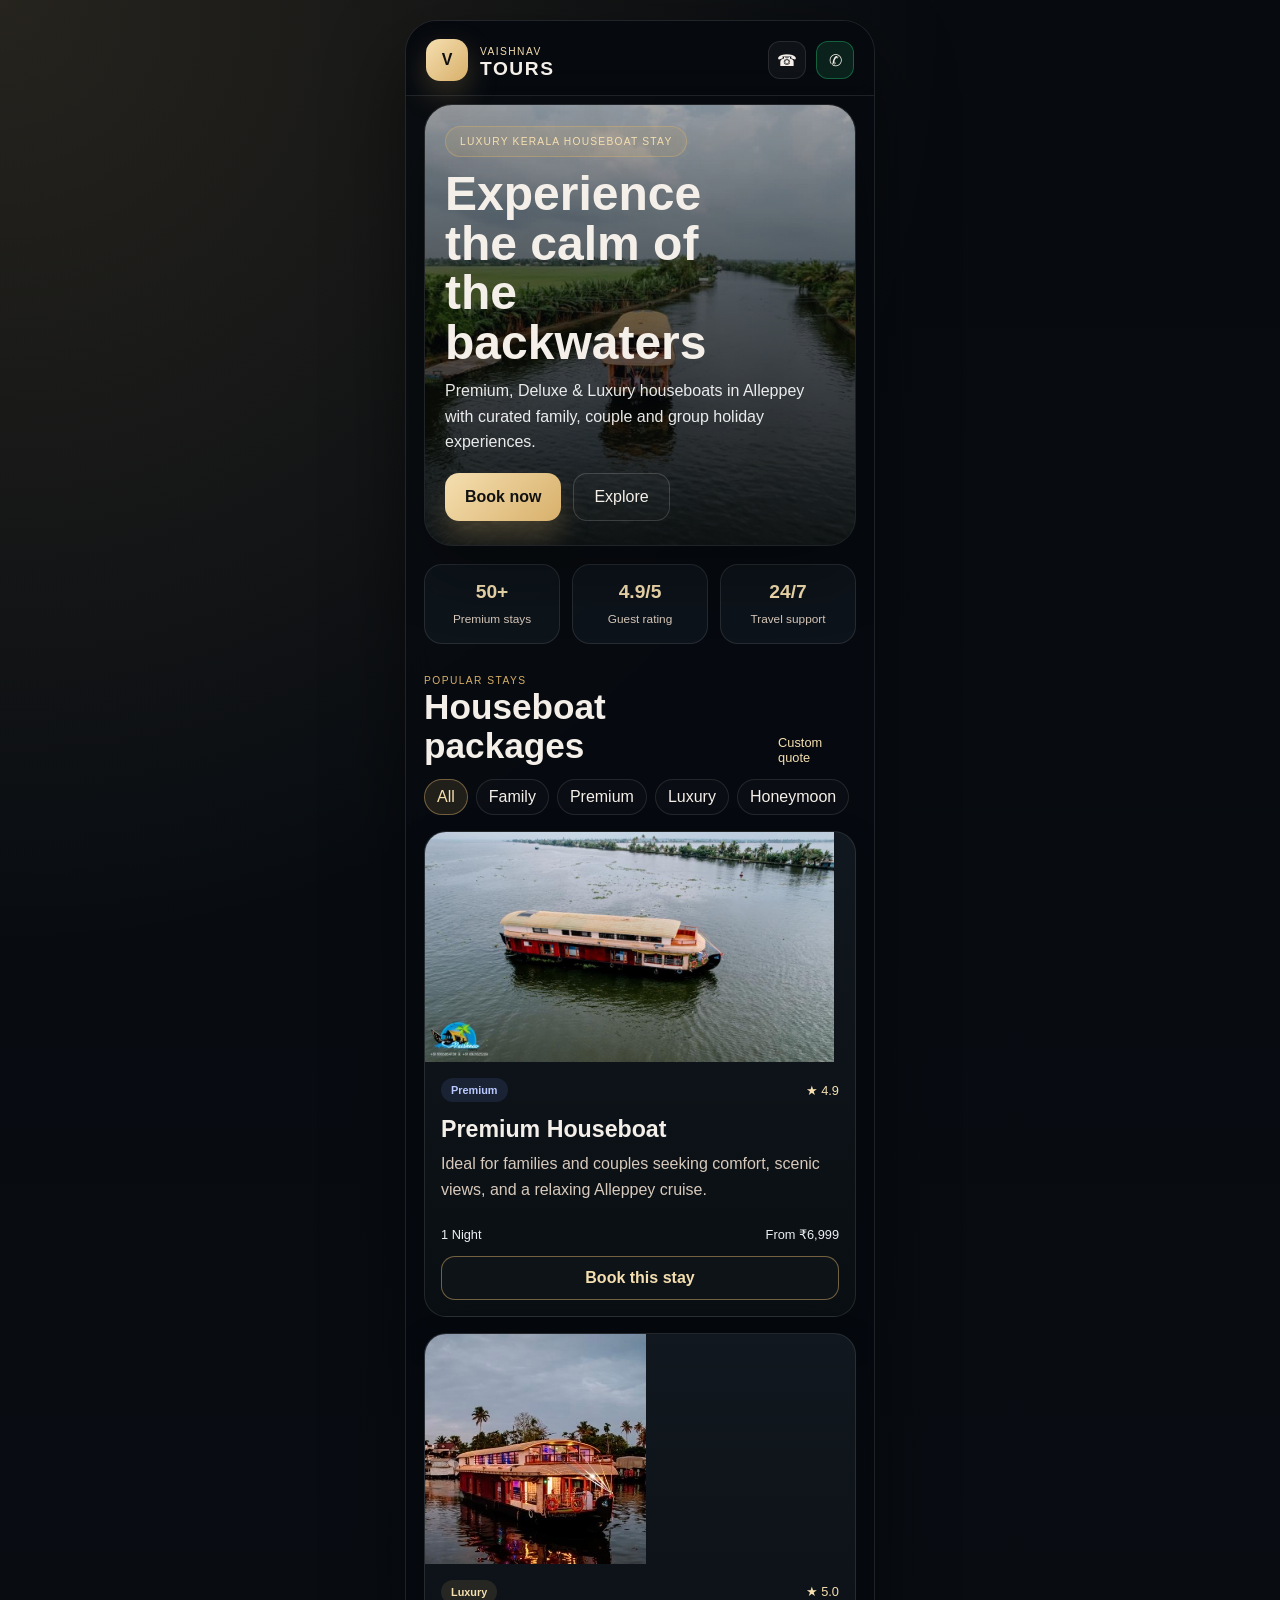
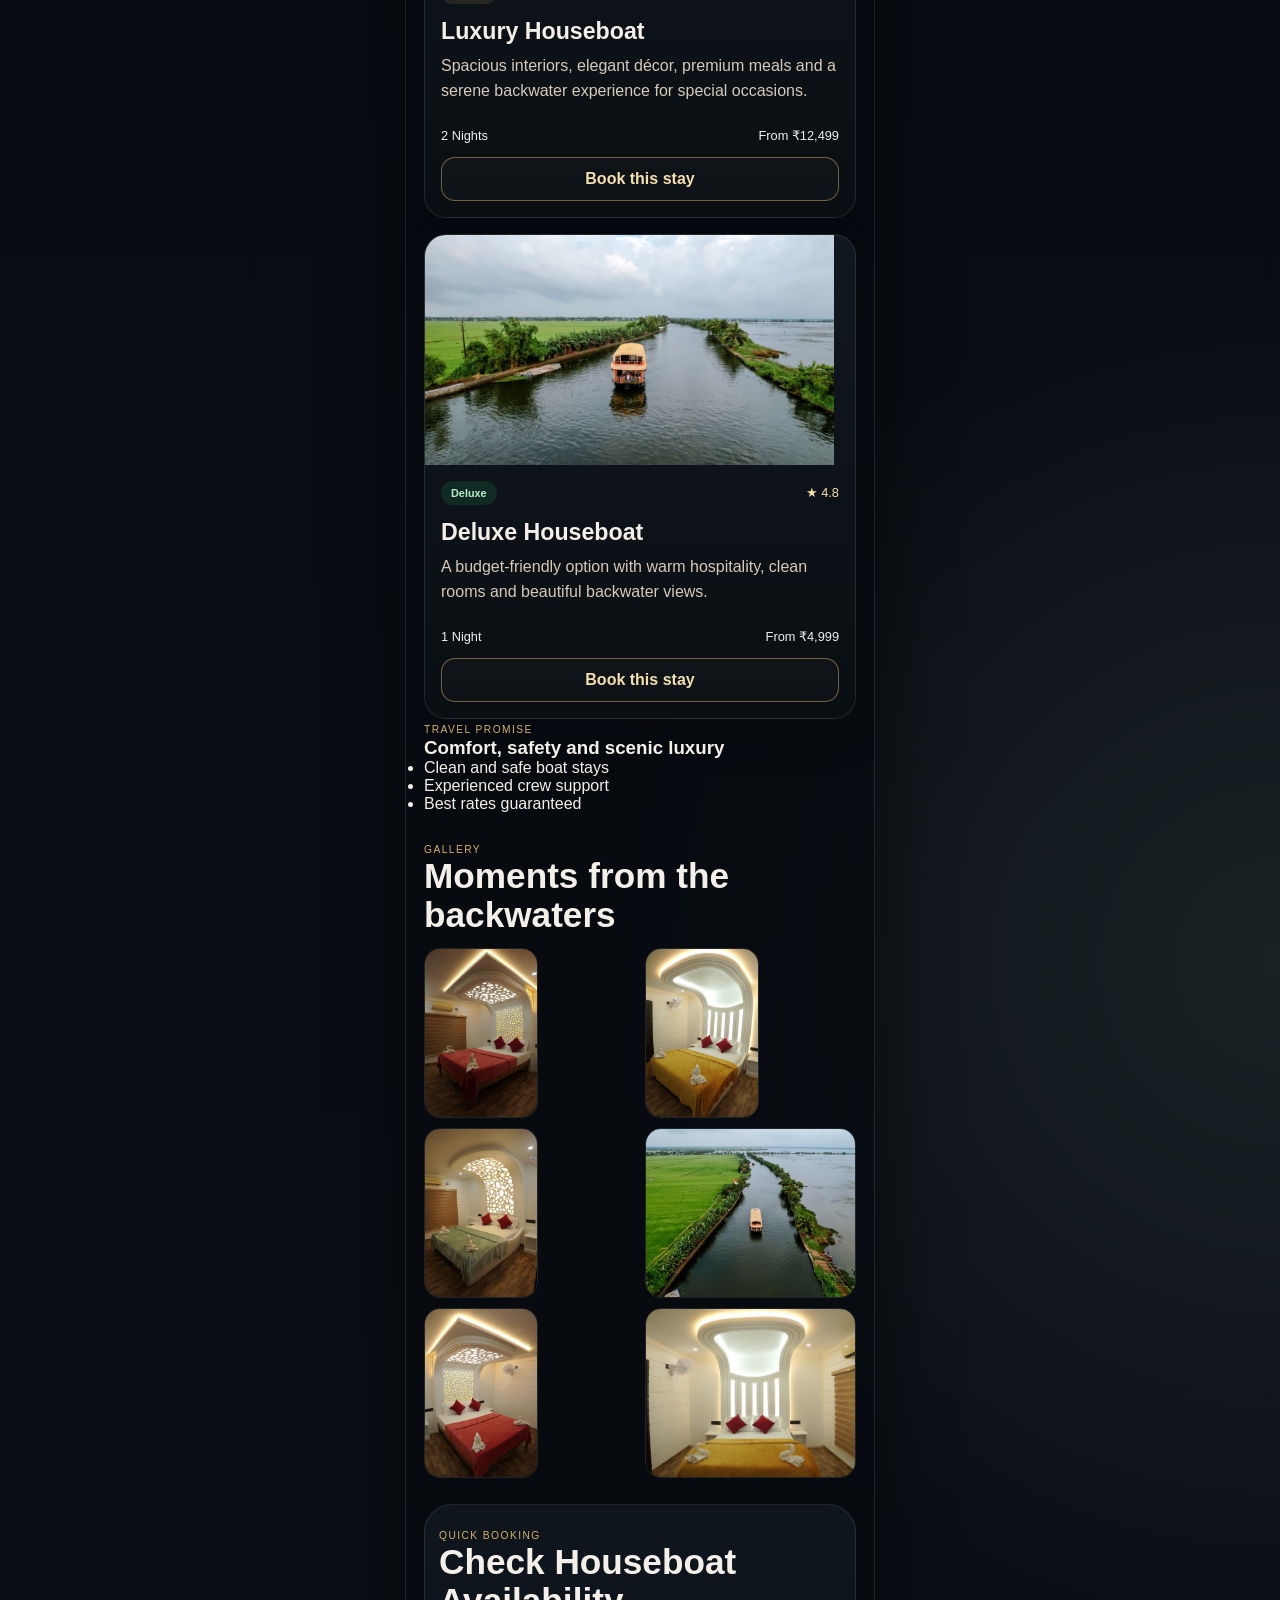
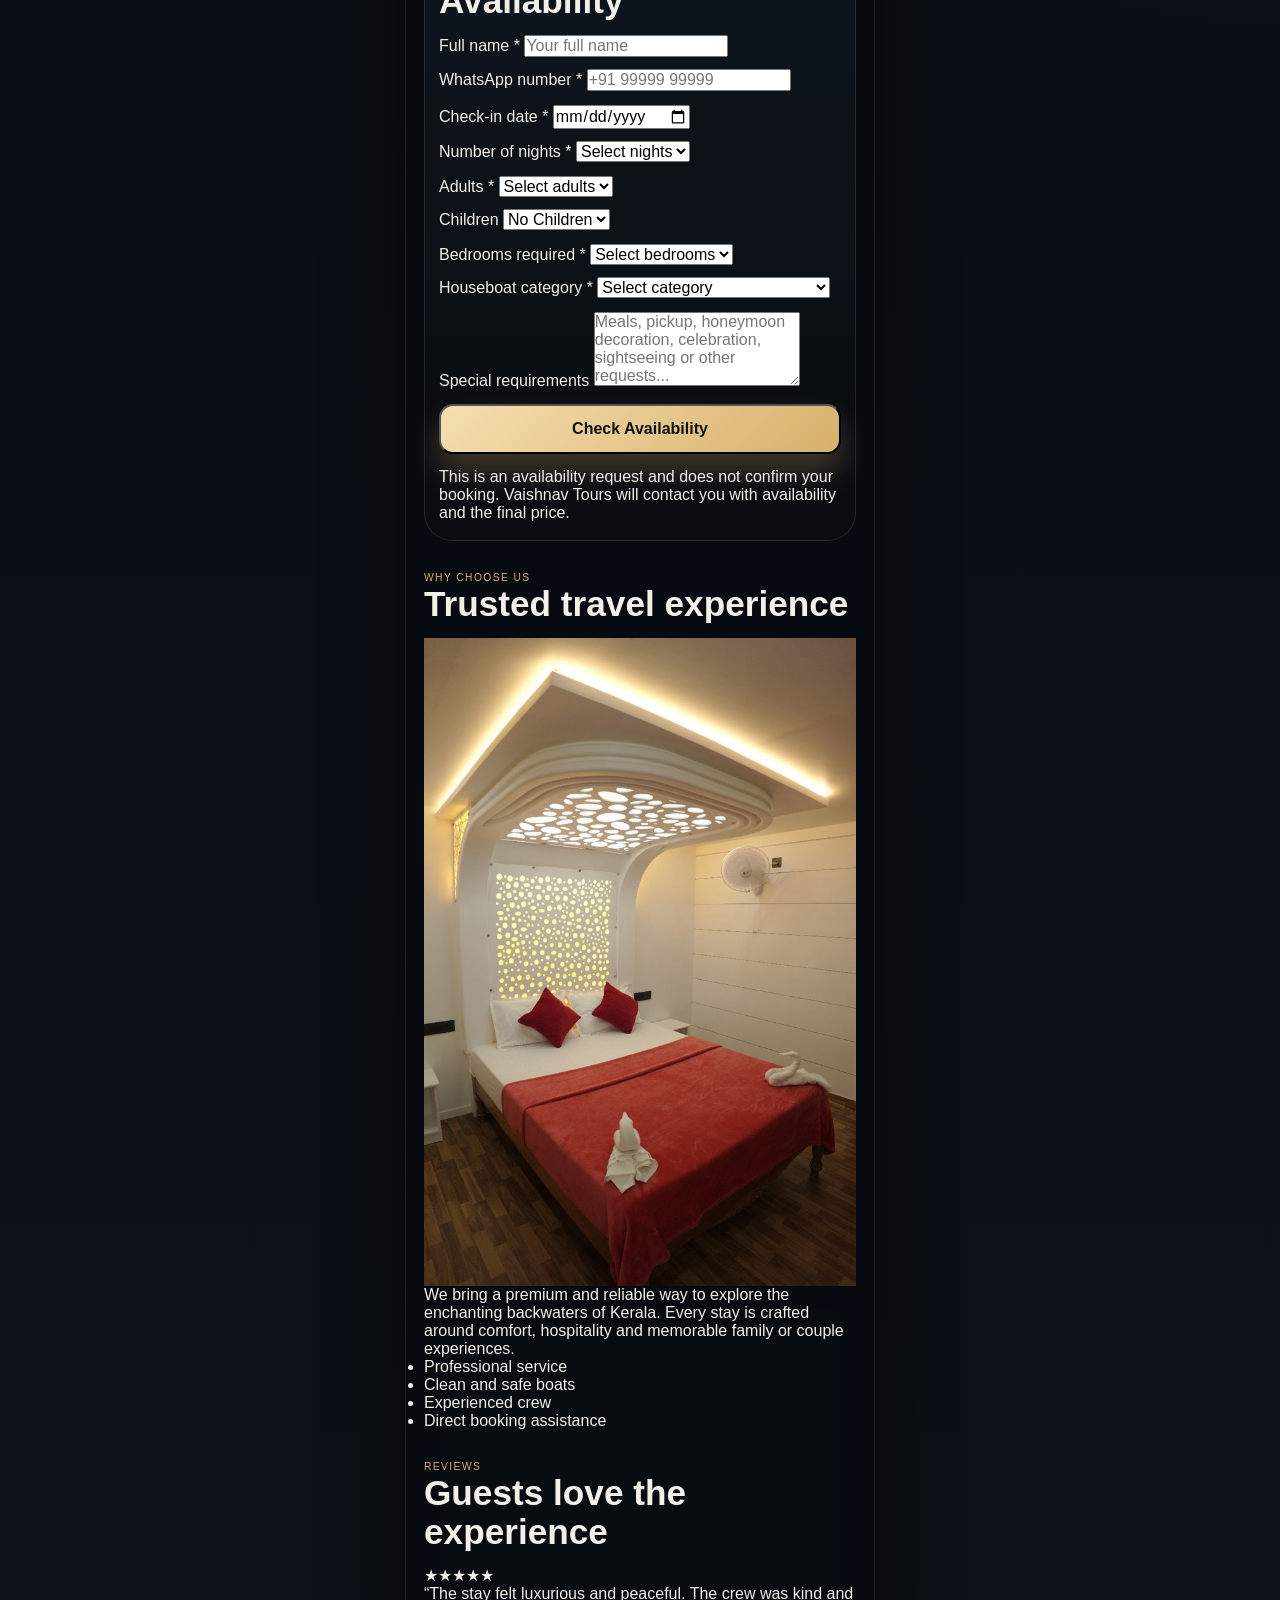
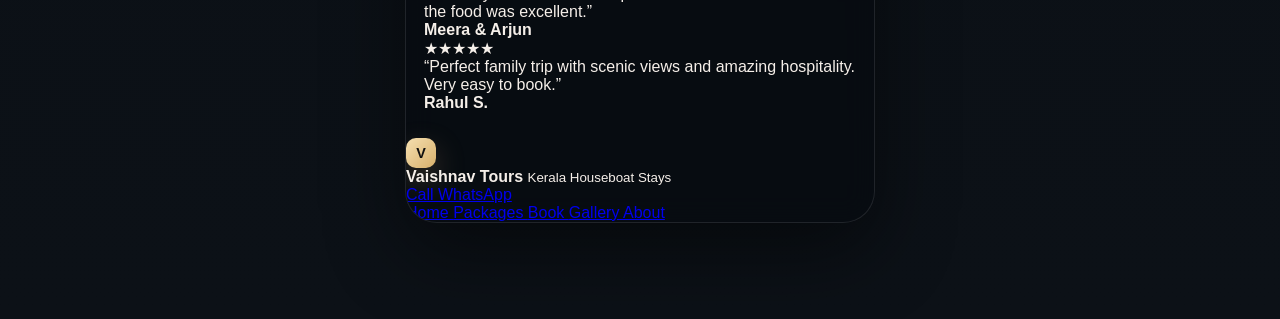
==== commit e099a008: "Restore Google tag manager and update alt attributes Re-added Google tag manager scripts and updated" ====
--- a/index.html
+++ b/index.html
@@ -13,6 +13,24 @@
   />
 
   <link rel="stylesheet" href="styles.css" />
+
+  <!-- Google tag (gtag.js) -->
+  <script
+    async
+    src="https://www.googletagmanager.com/gtag/js?id=AW-18555545655">
+  </script>
+
+  <script>
+    window.dataLayer = window.dataLayer || [];
+
+    function gtag() {
+      dataLayer.push(arguments);
+    }
+
+    gtag('js', new Date());
+    gtag('config', 'AW-18555545655');
+  </script>
+
 </head>
 
 <body>
@@ -64,10 +82,12 @@
       <section class="hero" id="home">
 
         <div class="hero-media">
+
           <img
             src="assets/images/hero.jpg"
             alt="Kerala houseboat in backwaters"
           />
+
         </div>
 
         <div class="hero-overlay"></div>
@@ -139,6 +159,7 @@
         <div class="section-head">
 
           <div>
+
             <span class="eyebrow dark">
               Popular stays
             </span>
@@ -146,6 +167,7 @@
             <h3>
               Houseboat packages
             </h3>
+
           </div>
 
           <a href="#booking">
@@ -200,7 +222,6 @@
 
         <div class="card-grid packages-grid">
 
-
           <!-- PREMIUM HOUSEBOAT -->
           <article
             class="package-card"
@@ -281,7 +302,7 @@
 
               <p>
                 Spacious interiors, elegant décor, premium meals
-                and a serene backwaters experience for special occasions.
+                and a serene backwater experience for special occasions.
               </p>
 
               <div class="package-meta">
@@ -331,7 +352,7 @@
 
               <p>
                 A budget-friendly option with warm hospitality,
-                clean rooms and beautiful backwater views for every traveler.
+                clean rooms and beautiful backwater views.
               </p>
 
               <div class="package-meta">
@@ -429,12 +450,12 @@
 
           <img
             src="assets/images/Image (14).jpg"
-            alt="Kerala coastline"
+            alt="Kerala waterfront"
           />
 
           <img
             src="assets/images/Image (15).jpg"
-            alt="Waterfront stay"
+            alt="Kerala houseboat stay"
           />
 
         </div>
@@ -469,8 +490,7 @@
           id="bookingForm"
           action="https://formsubmit.co/sameeshmk@gmail.com"
           method="POST"
-          accept-charset="UTF-8"
-        >
+          accept-charset="UTF-8">
 
           <!-- FORMSUBMIT SETTINGS -->
 
@@ -498,12 +518,14 @@
           <div class="input-row two-col">
 
             <label>
+
               Full name *
 
               <input
                 type="text"
                 name="name"
                 placeholder="Your full name"
+                autocomplete="name"
                 required
               />
 
@@ -511,12 +533,14 @@
 
 
             <label>
+
               WhatsApp number *
 
               <input
                 type="tel"
                 name="phone"
                 placeholder="+91 99999 99999"
+                autocomplete="tel"
                 required
               />
 
@@ -530,6 +554,7 @@
           <div class="input-row two-col">
 
             <label>
+
               Check-in date *
 
               <input
@@ -542,6 +567,7 @@
 
 
             <label>
+
               Number of nights *
 
               <select
@@ -584,6 +610,7 @@
           <div class="input-row two-col">
 
             <label>
+
               Adults *
 
               <select
@@ -628,6 +655,7 @@
 
 
             <label>
+
               Children
 
               <select name="children">
@@ -664,6 +692,7 @@
           <div class="input-row two-col">
 
             <label>
+
               Bedrooms required *
 
               <select
@@ -700,6 +729,7 @@
 
 
             <label>
+
               Houseboat category *
 
               <select
@@ -809,7 +839,7 @@
             <p>
               We bring a premium and reliable way to explore the
               enchanting backwaters of Kerala. Every stay is crafted
-              around comfort, hospitality, and memorable family or
+              around comfort, hospitality and memorable family or
               couple experiences.
             </p>
 
@@ -817,7 +847,7 @@
               <li>Professional service</li>
               <li>Clean and safe boats</li>
               <li>Experienced crew</li>
-              <li>Best tour value</li>
+              <li>Direct booking assistance</li>
             </ul>
 
           </div>
@@ -861,7 +891,7 @@
             </p>
 
             <strong>
-              — Meera & Arjun
+              Meera & Arjun
             </strong>
 
           </article>
@@ -879,7 +909,7 @@
             </p>
 
             <strong>
-              — Rahul S.
+              Rahul S.
             </strong>
 
           </article>
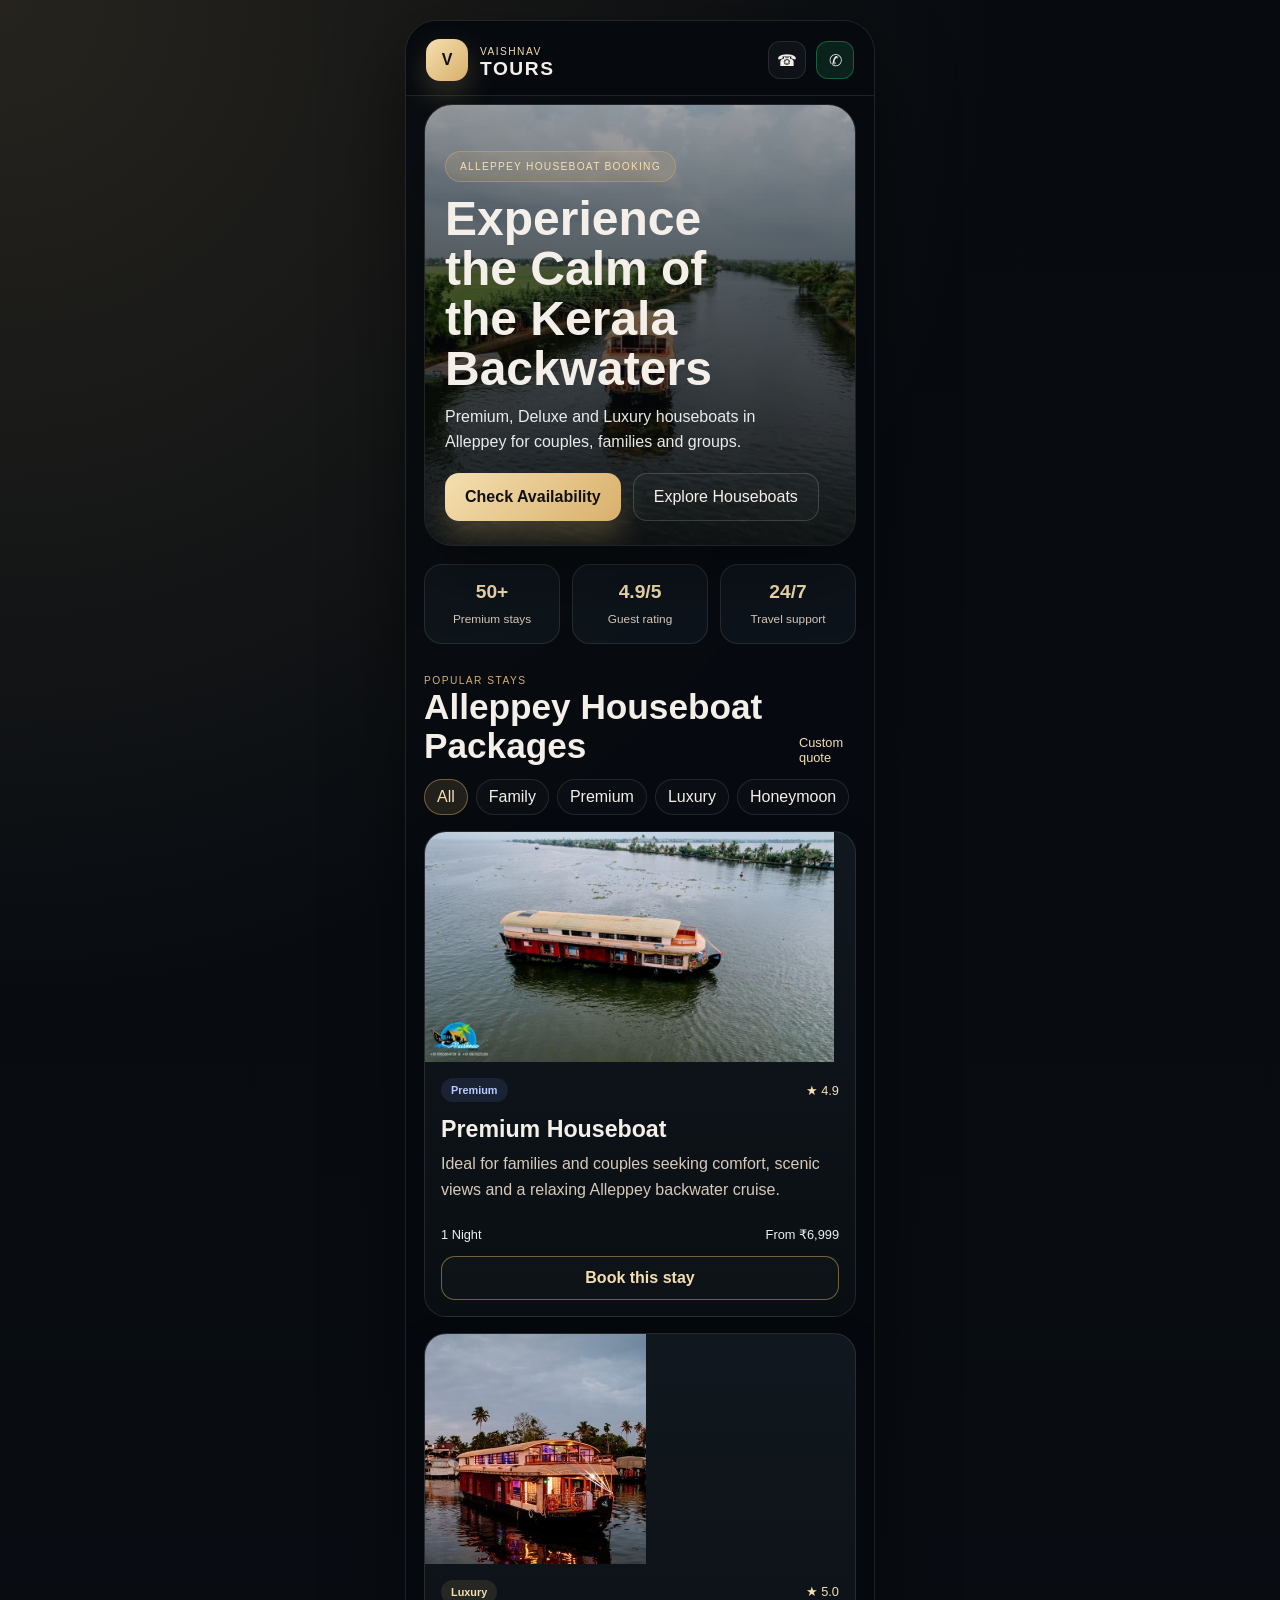
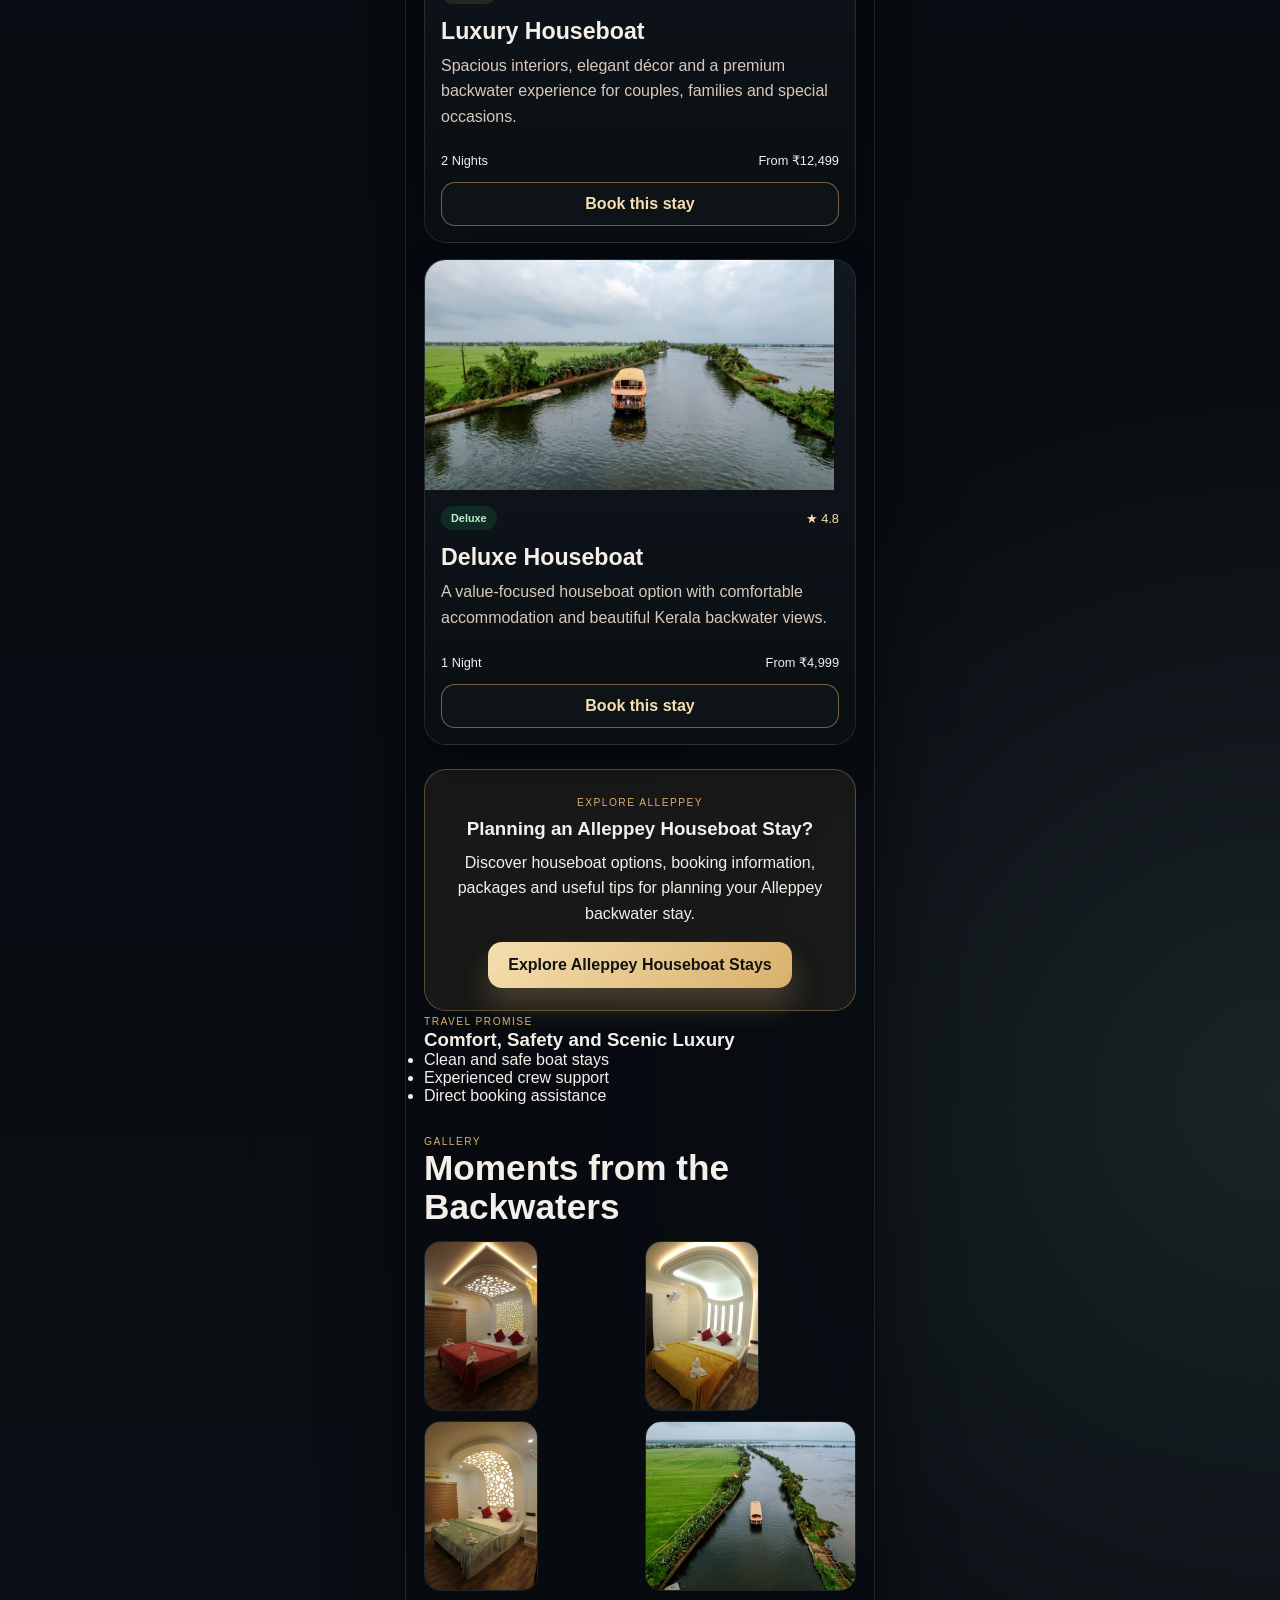
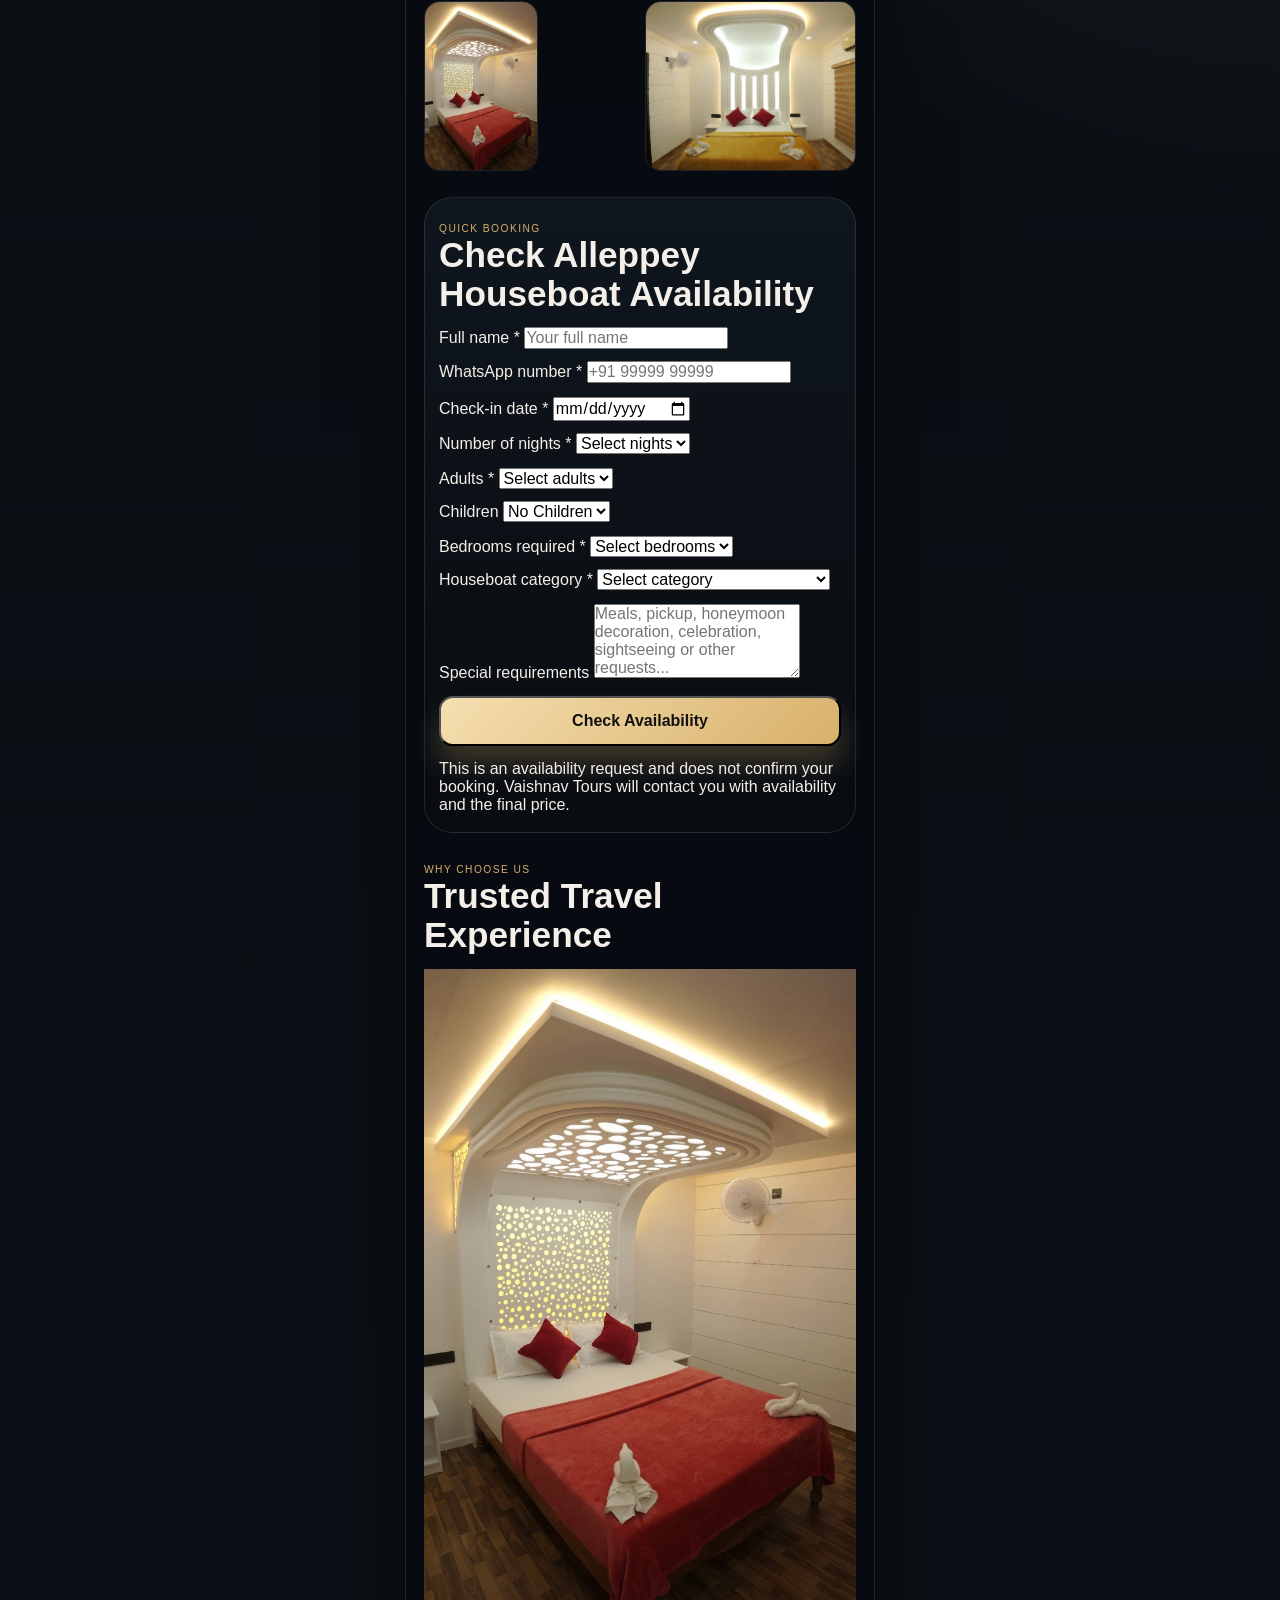
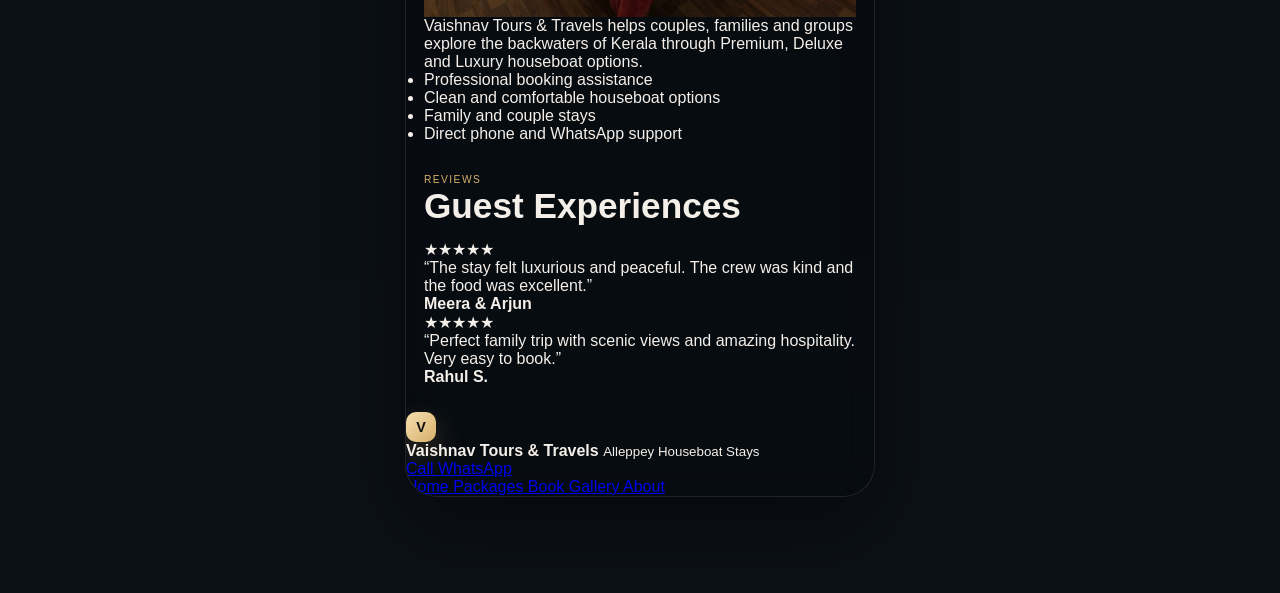
==== commit 65e0b48f: "Enhance SEO and content in index.html Updated the title, meta descriptions, and various content to e" ====
--- a/index.html
+++ b/index.html
@@ -5,11 +5,21 @@
   <meta charset="UTF-8" />
   <meta name="viewport" content="width=device-width, initial-scale=1.0" />
 
-  <title>Vaishnav Tours & Travels</title>
+  <title>Alleppey Houseboat Booking | Vaishnav Tours & Travels</title>
 
   <meta
     name="description"
-    content="Luxury Kerala houseboat stays, holiday packages, honeymoon trips, and South India tours."
+    content="Book Premium, Deluxe and Luxury houseboats in Alleppey, Kerala with Vaishnav Tours & Travels. Check availability for family, honeymoon and private houseboat stays."
+  />
+
+  <meta
+    name="robots"
+    content="index, follow, max-image-preview:large"
+  />
+
+  <link
+    rel="canonical"
+    href="https://vaishnavtours.com/"
   />
 
   <link rel="stylesheet" href="styles.css" />
@@ -44,14 +54,24 @@
 
       <div class="brand-wrap">
 
-        <div class="brand-mark">V</div>
+        <div class="brand-mark">
+          V
+        </div>
 
         <div class="brand-copy">
-          <span class="eyebrow">Vaishnav</span>
-          <h1>Tours</h1>
+
+          <span class="eyebrow">
+            Vaishnav
+          </span>
+
+          <h1>
+            Tours
+          </h1>
+
         </div>
 
       </div>
+
 
       <div class="topbar-actions">
 
@@ -79,46 +99,50 @@
     <main class="content">
 
       <!-- HERO -->
-      <section class="hero" id="home">
+      <section
+        class="hero"
+        id="home">
 
         <div class="hero-media">
 
           <img
             src="assets/images/hero.jpg"
-            alt="Kerala houseboat in backwaters"
+            alt="Houseboat cruising through the Alleppey backwaters in Kerala"
           />
 
         </div>
 
         <div class="hero-overlay"></div>
 
+
         <div class="hero-copy">
 
           <span class="badge">
-            Luxury Kerala Houseboat Stay
+            Alleppey Houseboat Booking
           </span>
 
           <h2>
-            Experience the calm of the backwaters
+            Experience the Calm of the Kerala Backwaters
           </h2>
 
           <p>
-            Premium, Deluxe & Luxury houseboats in Alleppey
-            with curated family, couple and group holiday experiences.
+            Premium, Deluxe and Luxury houseboats in Alleppey
+            for couples, families and groups.
           </p>
+
 
           <div class="cta-row">
 
             <a
               class="primary-btn"
               href="#booking">
-              Book now
+              Check Availability
             </a>
 
             <a
               class="secondary-btn"
               href="#packages">
-              Explore
+              Explore Houseboats
             </a>
 
           </div>
@@ -134,18 +158,41 @@
         aria-label="Highlights">
 
         <article class="stat-card">
-          <strong>50+</strong>
-          <span>Premium stays</span>
+
+          <strong>
+            50+
+          </strong>
+
+          <span>
+            Premium stays
+          </span>
+
         </article>
 
+
         <article class="stat-card">
-          <strong>4.9/5</strong>
-          <span>Guest rating</span>
+
+          <strong>
+            4.9/5
+          </strong>
+
+          <span>
+            Guest rating
+          </span>
+
         </article>
 
+
         <article class="stat-card">
-          <strong>24/7</strong>
-          <span>Travel support</span>
+
+          <strong>
+            24/7
+          </strong>
+
+          <span>
+            Travel support
+          </span>
+
         </article>
 
       </section>
@@ -165,10 +212,11 @@
             </span>
 
             <h3>
-              Houseboat packages
+              Alleppey Houseboat Packages
             </h3>
 
           </div>
+
 
           <a href="#booking">
             Custom quote
@@ -222,14 +270,14 @@
 
         <div class="card-grid packages-grid">
 
-          <!-- PREMIUM HOUSEBOAT -->
+          <!-- PREMIUM -->
           <article
             class="package-card"
             data-category="premium family">
 
             <img
               src="assets/images/houseboat1.jpg"
-              alt="Premium Houseboat"
+              alt="Premium houseboat stay in Alleppey Kerala"
             />
 
             <div class="package-body">
@@ -246,19 +294,29 @@
 
               </div>
 
+
               <h4>
                 Premium Houseboat
               </h4>
 
               <p>
                 Ideal for families and couples seeking comfort,
-                scenic views, and a relaxing Alleppey cruise.
+                scenic views and a relaxing Alleppey backwater cruise.
               </p>
 
+
               <div class="package-meta">
-                <span>1 Night</span>
-                <span>From ₹6,999</span>
+
+                <span>
+                  1 Night
+                </span>
+
+                <span>
+                  From ₹6,999
+                </span>
+
               </div>
+
 
               <a
                 href="#booking"
@@ -272,14 +330,14 @@
           </article>
 
 
-          <!-- LUXURY HOUSEBOAT -->
+          <!-- LUXURY -->
           <article
             class="package-card"
             data-category="luxury honeymoon">
 
             <img
               src="assets/images/houseboat2.jpg"
-              alt="Luxury Houseboat"
+              alt="Luxury houseboat stay in Alleppey Kerala"
             />
 
             <div class="package-body">
@@ -296,19 +354,30 @@
 
               </div>
 
+
               <h4>
                 Luxury Houseboat
               </h4>
 
               <p>
-                Spacious interiors, elegant décor, premium meals
-                and a serene backwater experience for special occasions.
+                Spacious interiors, elegant décor and a premium
+                backwater experience for couples, families and
+                special occasions.
               </p>
 
+
               <div class="package-meta">
-                <span>2 Nights</span>
-                <span>From ₹12,499</span>
+
+                <span>
+                  2 Nights
+                </span>
+
+                <span>
+                  From ₹12,499
+                </span>
+
               </div>
+
 
               <a
                 href="#booking"
@@ -322,14 +391,14 @@
           </article>
 
 
-          <!-- DELUXE HOUSEBOAT -->
+          <!-- DELUXE -->
           <article
             class="package-card"
             data-category="family premium">
 
             <img
               src="assets/images/houseboat3.jpg"
-              alt="Deluxe Houseboat"
+              alt="Deluxe family houseboat in Alleppey"
             />
 
             <div class="package-body">
@@ -346,19 +415,29 @@
 
               </div>
 
+
               <h4>
                 Deluxe Houseboat
               </h4>
 
               <p>
-                A budget-friendly option with warm hospitality,
-                clean rooms and beautiful backwater views.
+                A value-focused houseboat option with comfortable
+                accommodation and beautiful Kerala backwater views.
               </p>
 
+
               <div class="package-meta">
-                <span>1 Night</span>
-                <span>From ₹4,999</span>
+
+                <span>
+                  1 Night
+                </span>
+
+                <span>
+                  From ₹4,999
+                </span>
+
               </div>
+
 
               <a
                 href="#booking"
@@ -373,6 +452,50 @@
 
         </div>
 
+
+        <!-- INTERNAL LINK TO ALLEPPEY SEO PAGE -->
+        <div
+          style="
+            margin-top: 24px;
+            padding: 22px 18px;
+            text-align: center;
+            border: 1px solid rgba(216, 176, 107, 0.35);
+            border-radius: 22px;
+            background: rgba(216, 176, 107, 0.08);
+          ">
+
+          <span class="eyebrow dark">
+            Explore Alleppey
+          </span>
+
+
+          <h3 style="margin: 8px 0 10px;">
+            Planning an Alleppey Houseboat Stay?
+          </h3>
+
+
+          <p
+            style="
+              margin: 0 auto 16px;
+              max-width: 520px;
+              line-height: 1.6;
+            ">
+
+            Discover houseboat options, booking information,
+            packages and useful tips for planning your
+            Alleppey backwater stay.
+
+          </p>
+
+
+          <a
+            href="alleppey-houseboat.html"
+            class="primary-btn">
+            Explore Alleppey Houseboat Stays
+          </a>
+
+        </div>
+
       </section>
 
 
@@ -388,15 +511,26 @@
             </span>
 
             <h3>
-              Comfort, safety and scenic luxury
+              Comfort, Safety and Scenic Luxury
             </h3>
 
           </div>
 
+
           <ul>
-            <li>Clean and safe boat stays</li>
-            <li>Experienced crew support</li>
-            <li>Best rates guaranteed</li>
+
+            <li>
+              Clean and safe boat stays
+            </li>
+
+            <li>
+              Experienced crew support
+            </li>
+
+            <li>
+              Direct booking assistance
+            </li>
+
           </ul>
 
         </div>
@@ -418,7 +552,7 @@
             </span>
 
             <h3>
-              Moments from the backwaters
+              Moments from the Backwaters
             </h3>
 
           </div>
@@ -430,32 +564,38 @@
 
           <img
             src="assets/images/Image (7).jpg"
-            alt="Houseboat interior"
+            alt="Houseboat interior accommodation in Alleppey"
+            loading="lazy"
           />
 
           <img
             src="assets/images/Image (8).jpg"
-            alt="Backwater sunset"
+            alt="Sunset over the Alleppey backwaters"
+            loading="lazy"
           />
 
           <img
             src="assets/images/Image (9).jpg"
-            alt="Boat cruise"
+            alt="Kerala houseboat cruising through Alleppey"
+            loading="lazy"
           />
 
           <img
             src="assets/images/Image (13).jpg"
-            alt="Travel experience"
+            alt="Kerala backwater houseboat experience"
+            loading="lazy"
           />
 
           <img
             src="assets/images/Image (14).jpg"
-            alt="Kerala waterfront"
+            alt="Scenic Kerala waterfront near Alleppey"
+            loading="lazy"
           />
 
           <img
             src="assets/images/Image (15).jpg"
-            alt="Kerala houseboat stay"
+            alt="Relaxing Alleppey houseboat stay"
+            loading="lazy"
           />
 
         </div>
@@ -477,7 +617,7 @@
             </span>
 
             <h3>
-              Check Houseboat Availability
+              Check Alleppey Houseboat Availability
             </h3>
 
           </div>
@@ -492,6 +632,7 @@
           method="POST"
           accept-charset="UTF-8">
 
+
           <!-- FORMSUBMIT SETTINGS -->
 
           <input
@@ -503,7 +644,7 @@
           <input
             type="hidden"
             name="_subject"
-            value="New Houseboat Enquiry - Vaishnav Tours"
+            value="New Alleppey Houseboat Enquiry - Vaishnav Tours"
           />
 
           <input
@@ -782,7 +923,7 @@
           </label>
 
 
-          <!-- SUBMIT BUTTON -->
+          <!-- SUBMIT -->
 
           <button
             class="primary-btn form-submit"
@@ -795,8 +936,9 @@
 
           <p class="form-note">
 
-            This is an availability request and does not confirm your booking.
-            Vaishnav Tours will contact you with availability and the final price.
+            This is an availability request and does not confirm
+            your booking. Vaishnav Tours will contact you with
+            availability and the final price.
 
           </p>
 
@@ -819,7 +961,7 @@
             </span>
 
             <h3>
-              Trusted travel experience
+              Trusted Travel Experience
             </h3>
 
           </div>
@@ -831,23 +973,38 @@
 
           <img
             src="assets/images/interior.jpg"
-            alt="Houseboat interior"
+            alt="Interior of a Kerala houseboat"
+            loading="lazy"
           />
 
           <div class="about-copy">
 
             <p>
-              We bring a premium and reliable way to explore the
-              enchanting backwaters of Kerala. Every stay is crafted
-              around comfort, hospitality and memorable family or
-              couple experiences.
+
+              Vaishnav Tours &amp; Travels helps couples,
+              families and groups explore the backwaters of Kerala
+              through Premium, Deluxe and Luxury houseboat options.
+
             </p>
 
             <ul>
-              <li>Professional service</li>
-              <li>Clean and safe boats</li>
-              <li>Experienced crew</li>
-              <li>Direct booking assistance</li>
+
+              <li>
+                Professional booking assistance
+              </li>
+
+              <li>
+                Clean and comfortable houseboat options
+              </li>
+
+              <li>
+                Family and couple stays
+              </li>
+
+              <li>
+                Direct phone and WhatsApp support
+              </li>
+
             </ul>
 
           </div>
@@ -869,7 +1026,7 @@
             </span>
 
             <h3>
-              Guests love the experience
+              Guest Experiences
             </h3>
 
           </div>
@@ -891,7 +1048,7 @@
             </p>
 
             <strong>
-              Meera & Arjun
+              Meera &amp; Arjun
             </strong>
 
           </article>
@@ -933,11 +1090,11 @@
         <div>
 
           <strong>
-            Vaishnav Tours
+            Vaishnav Tours &amp; Travels
           </strong>
 
           <small>
-            Kerala Houseboat Stays
+            Alleppey Houseboat Stays
           </small>
 
         </div>
